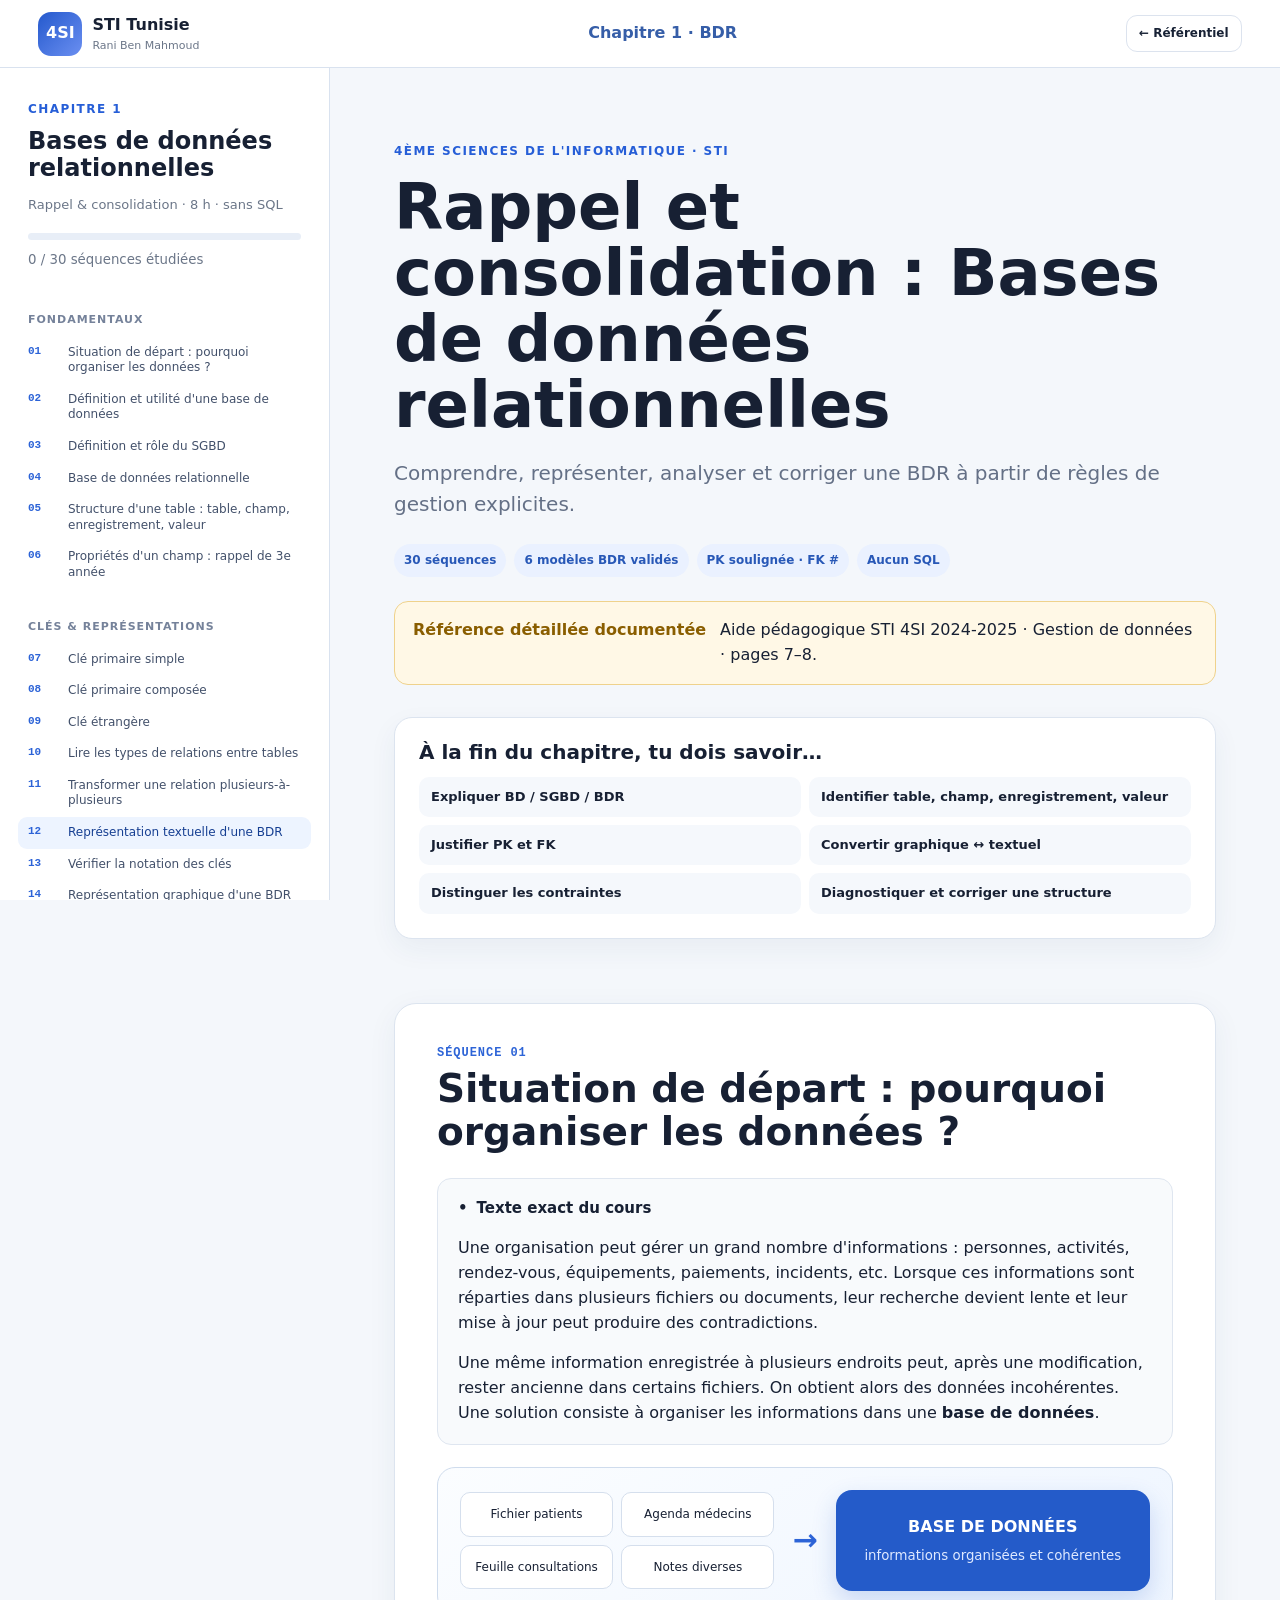
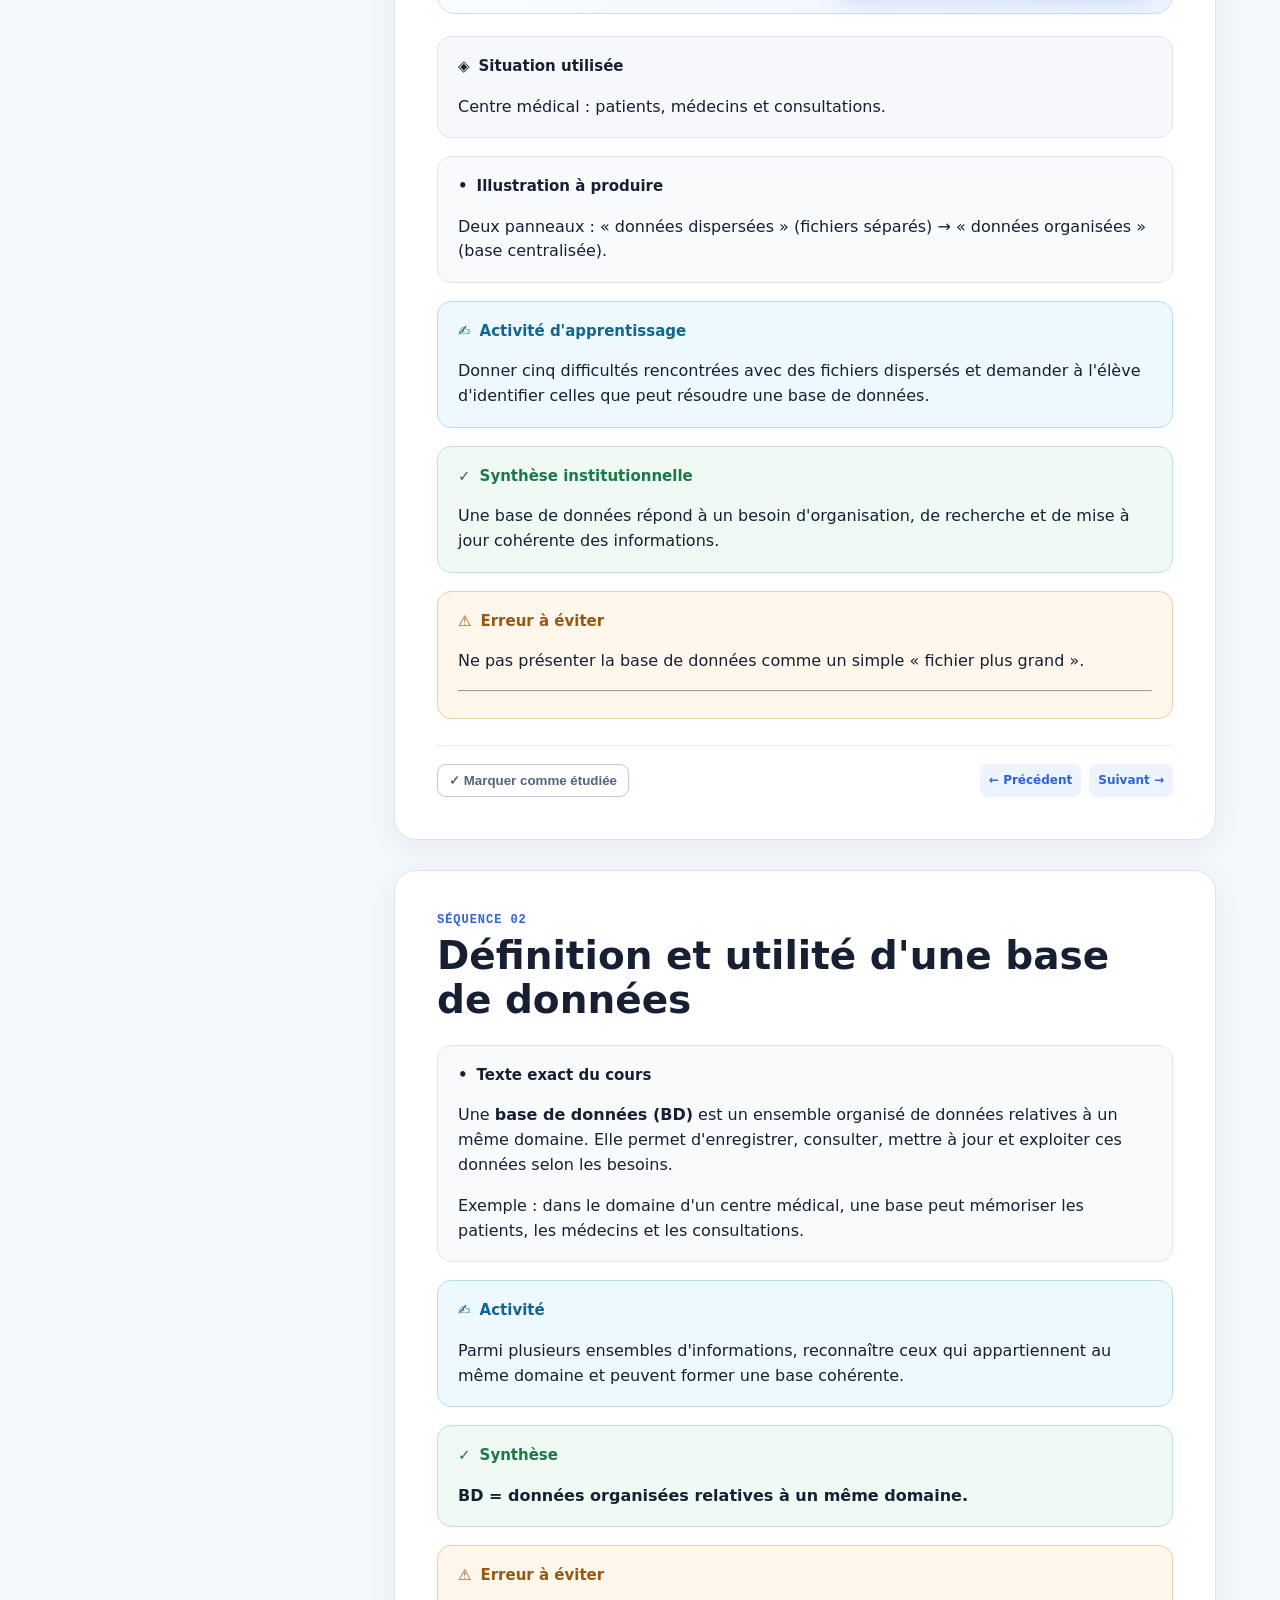
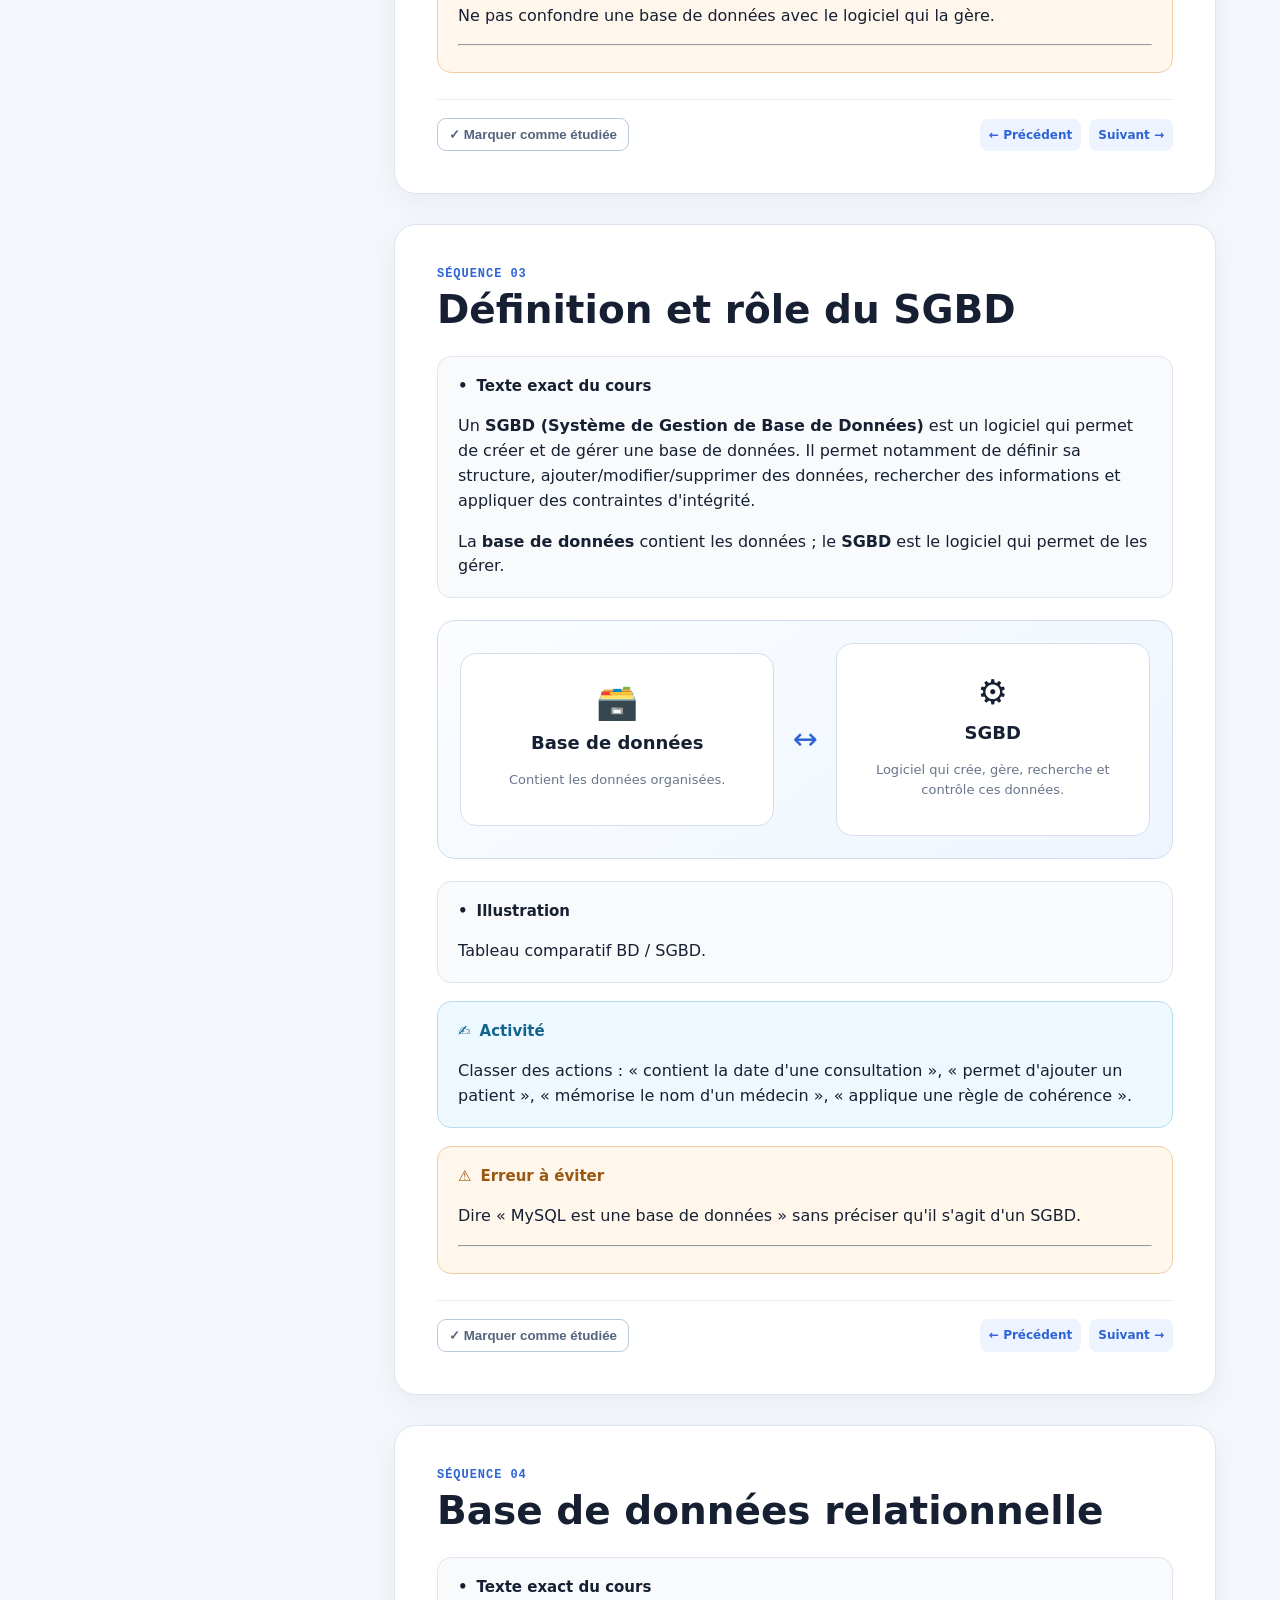
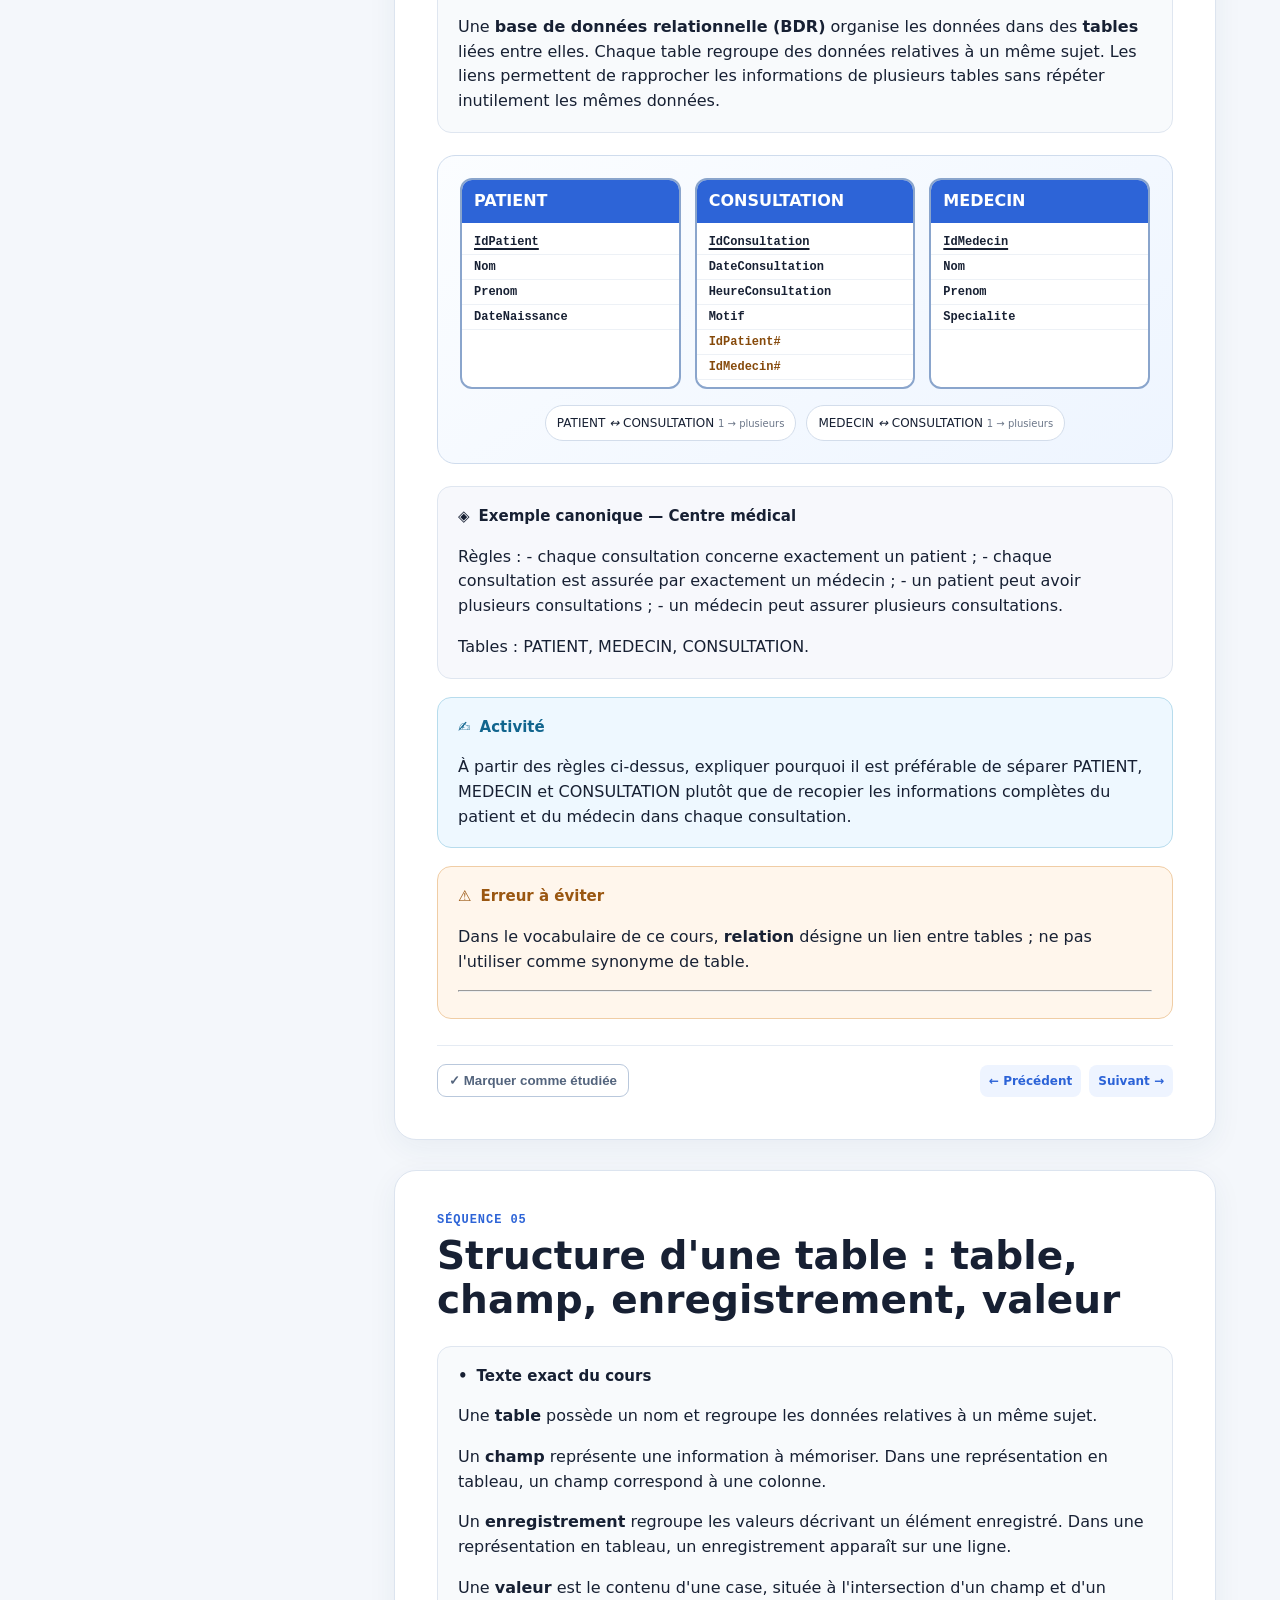
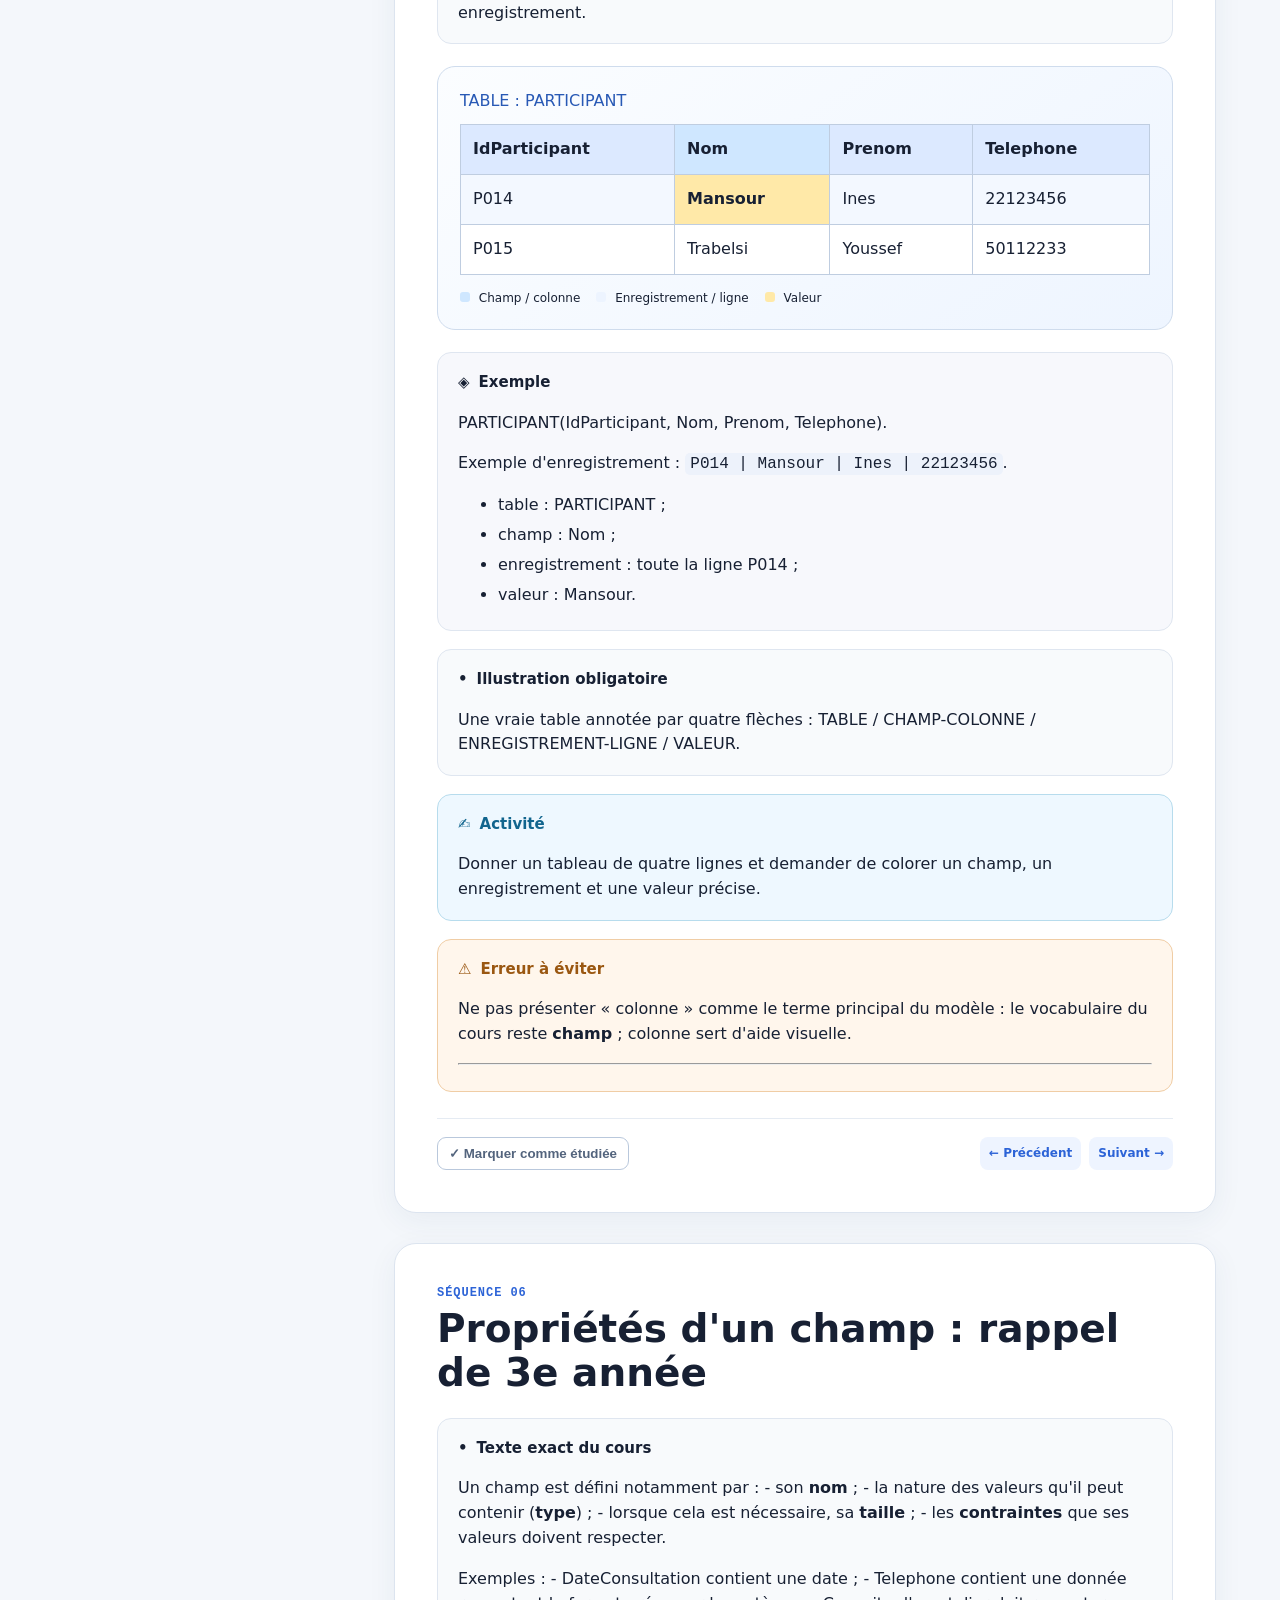
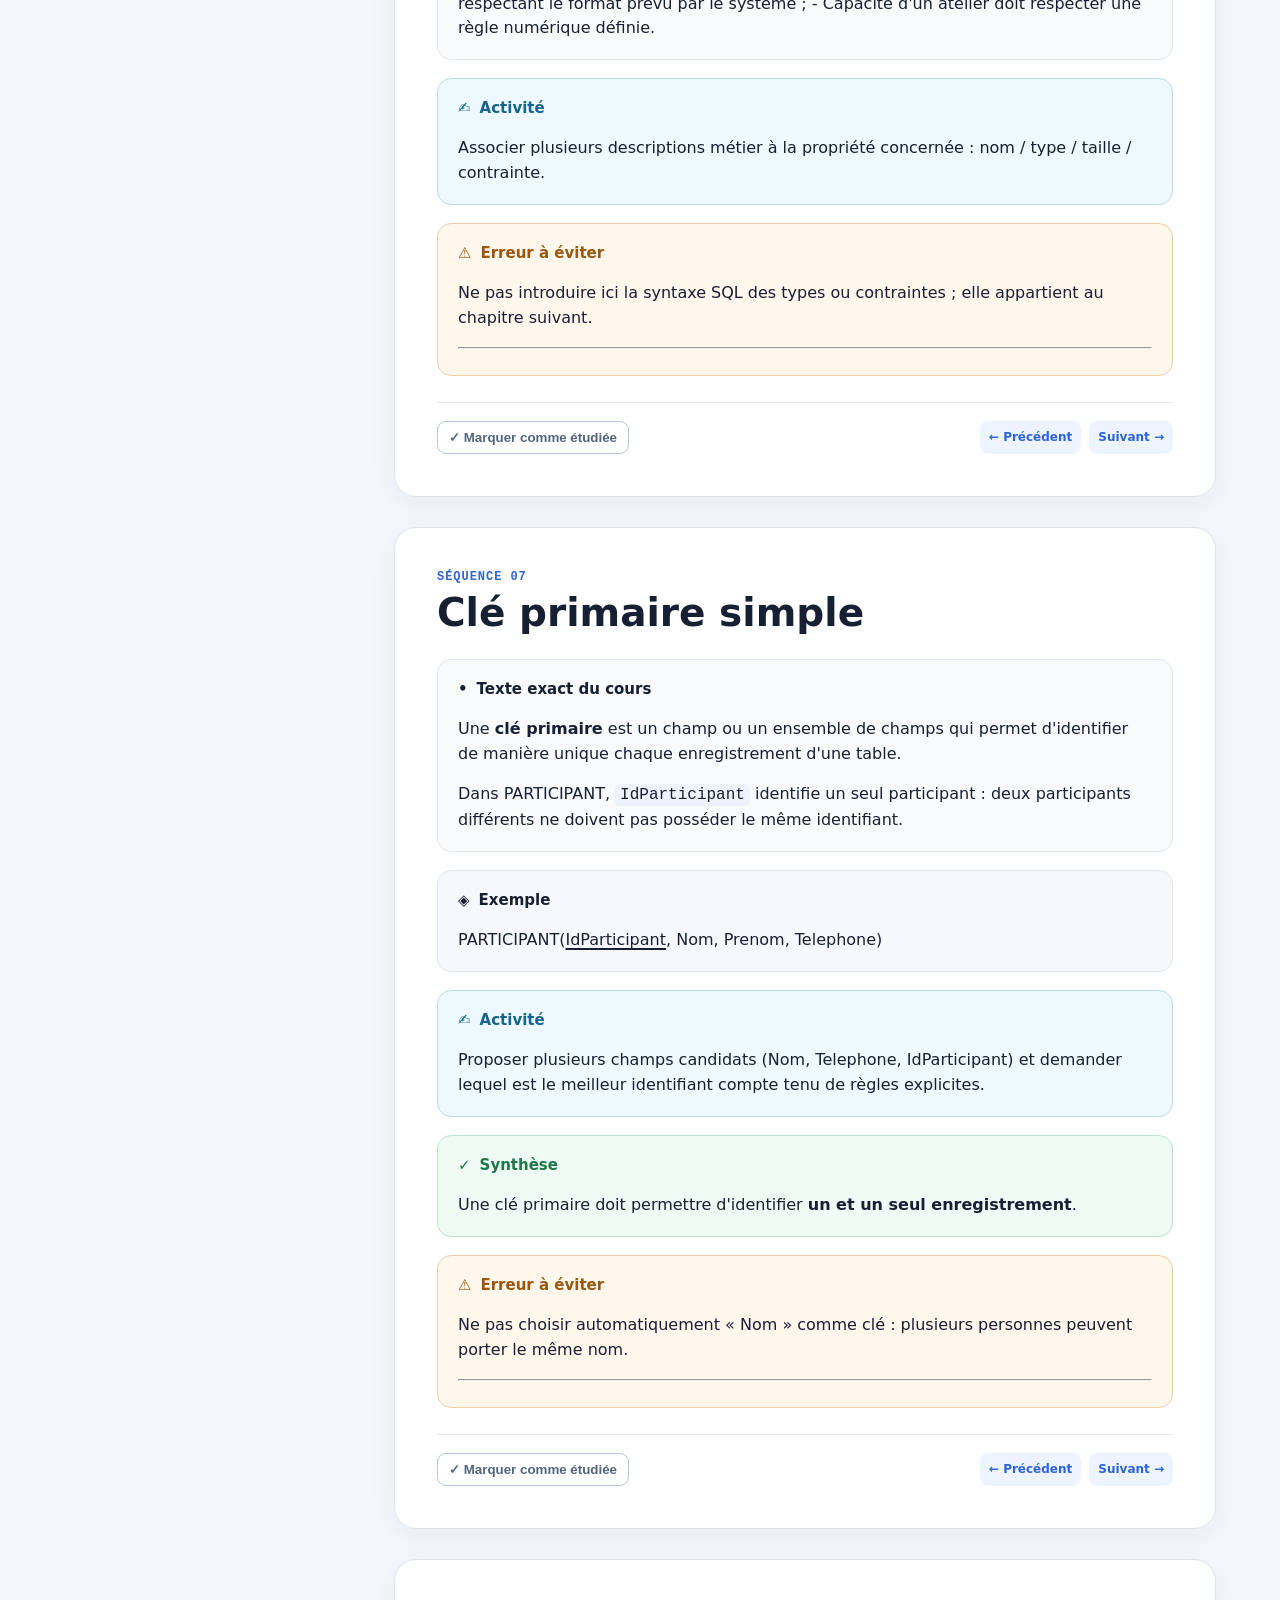
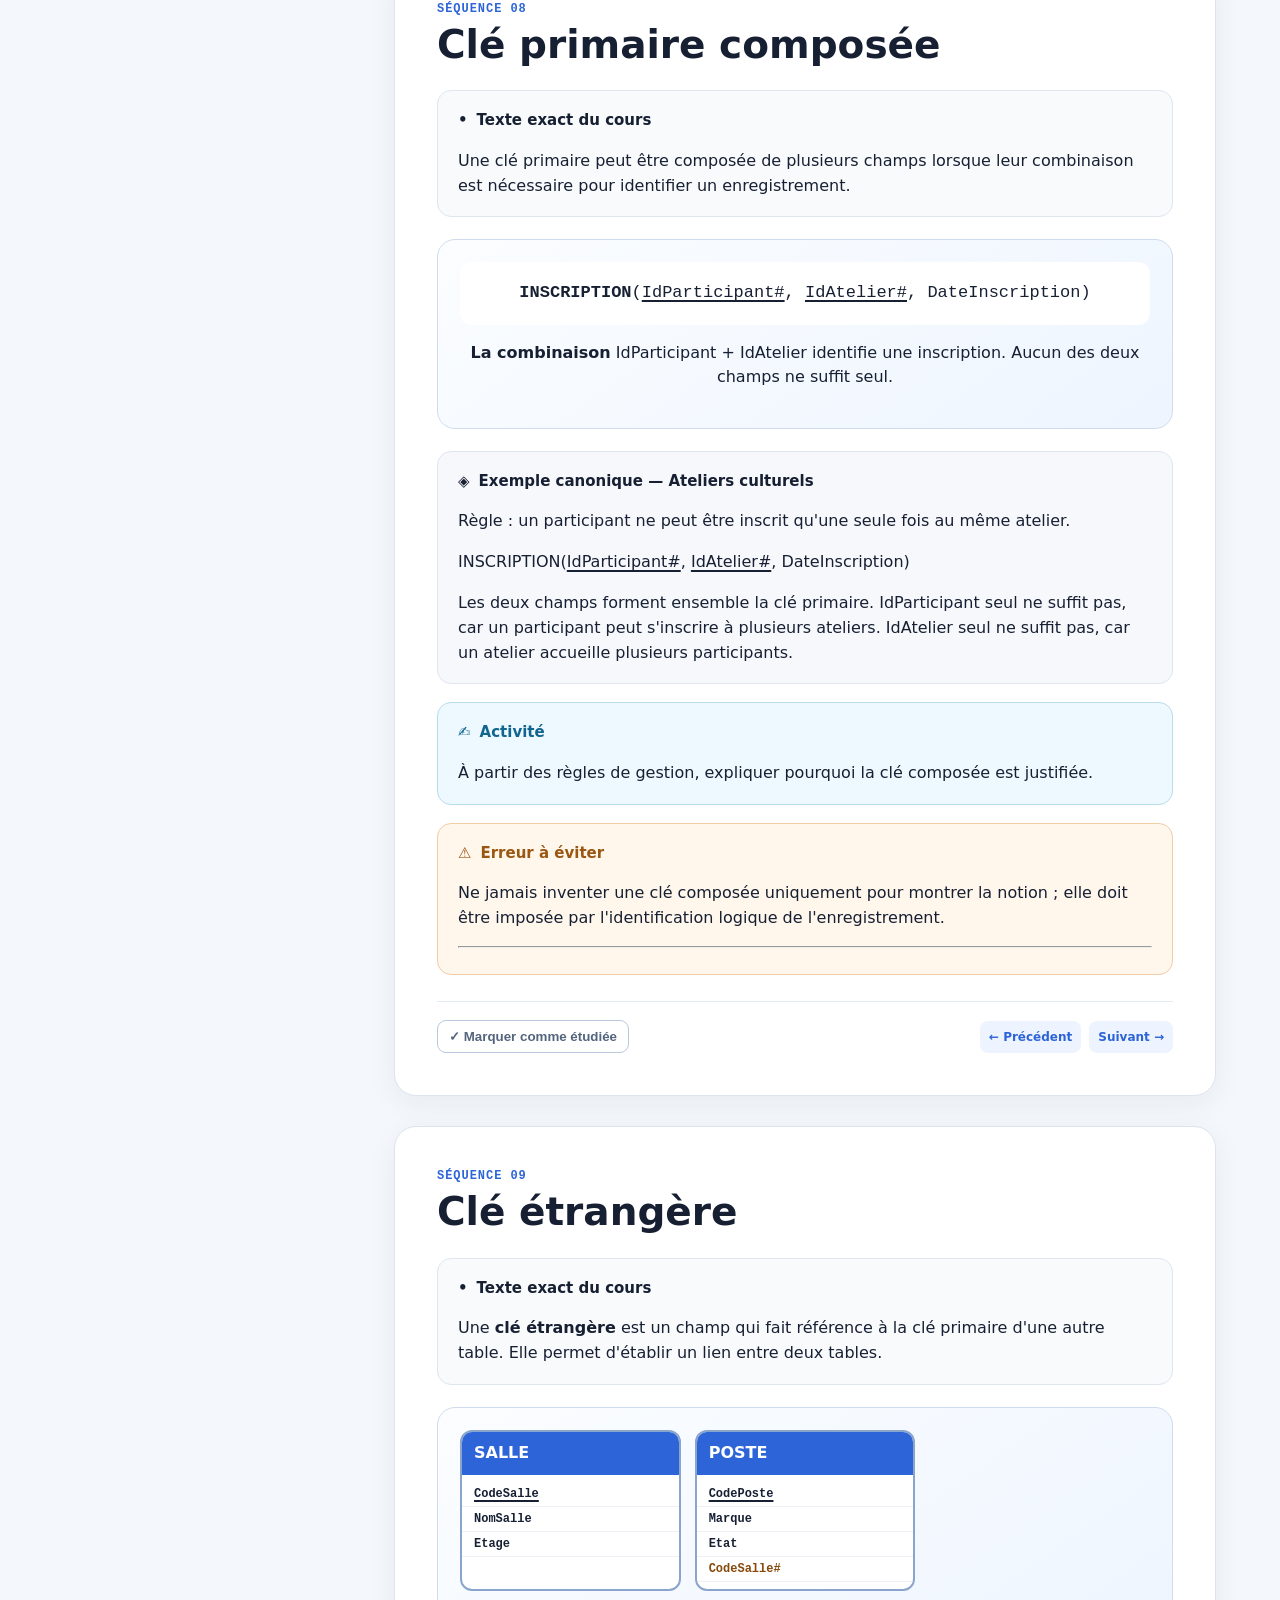
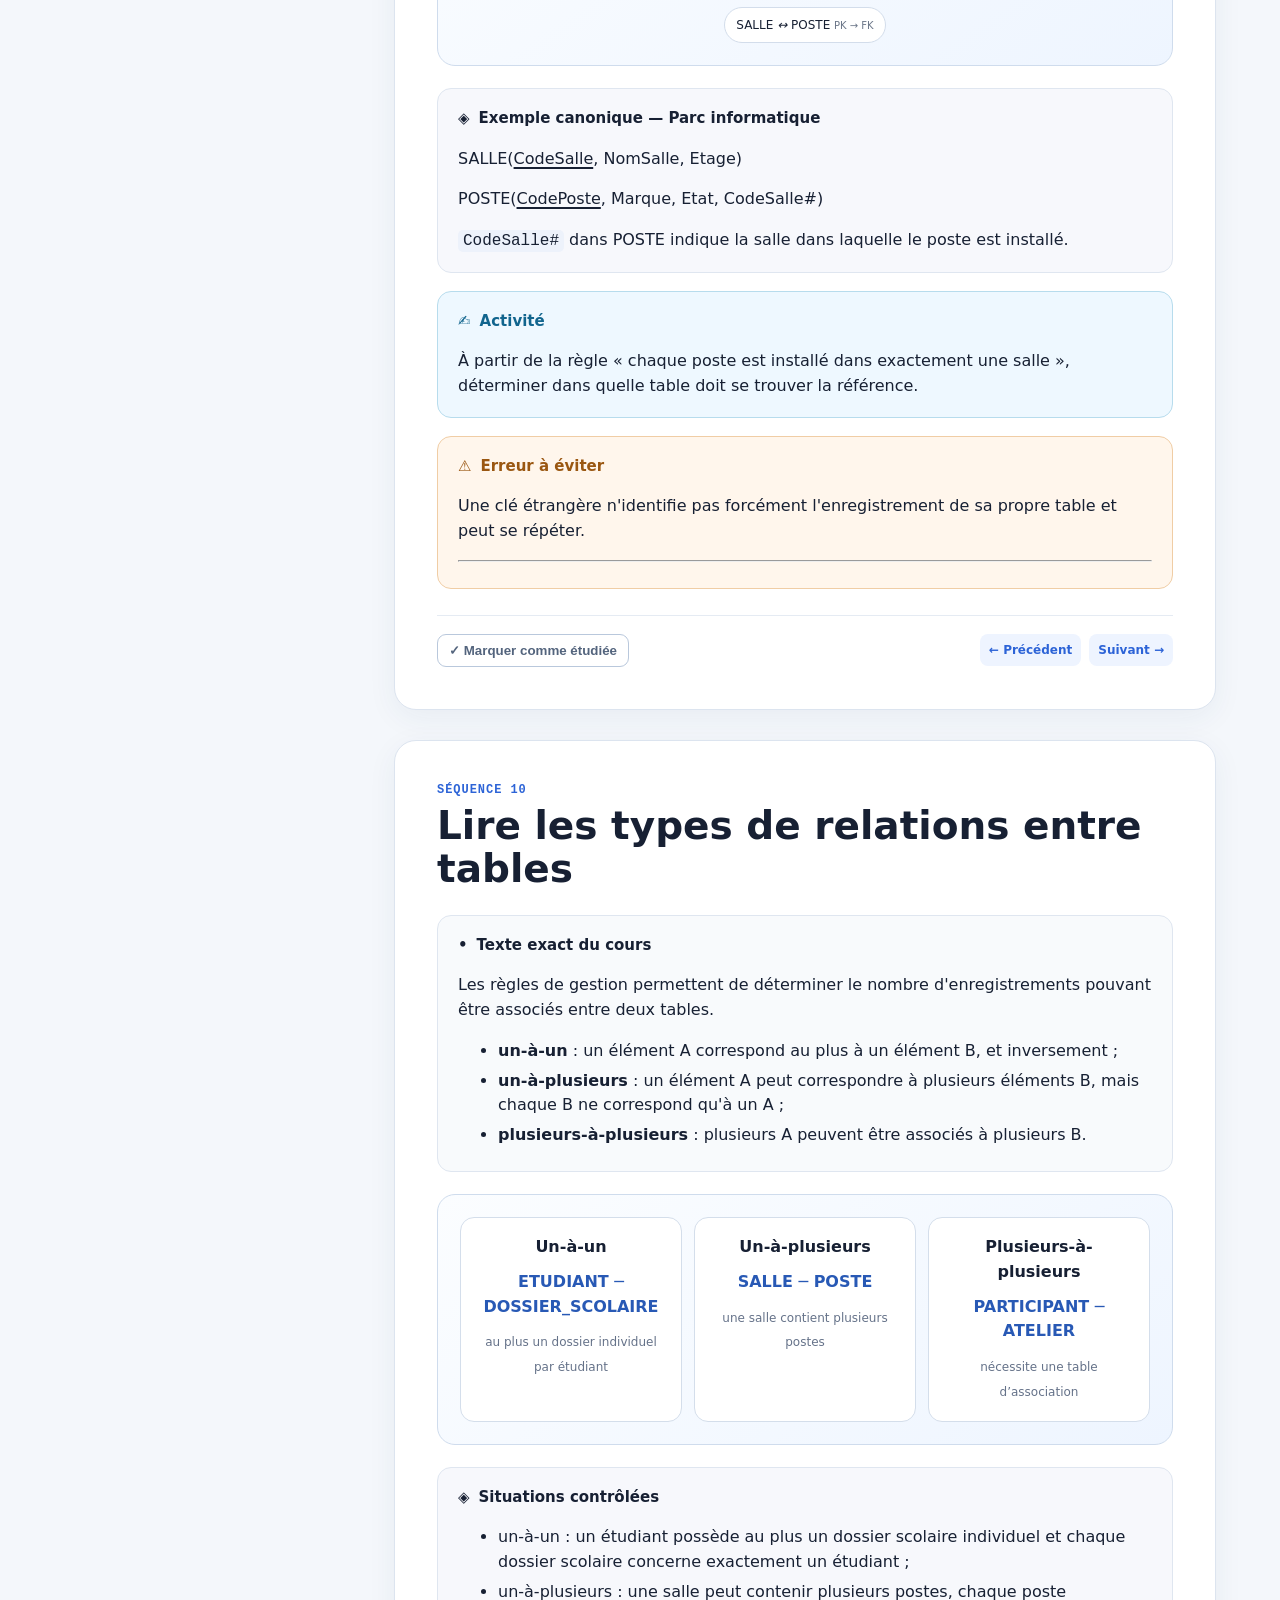
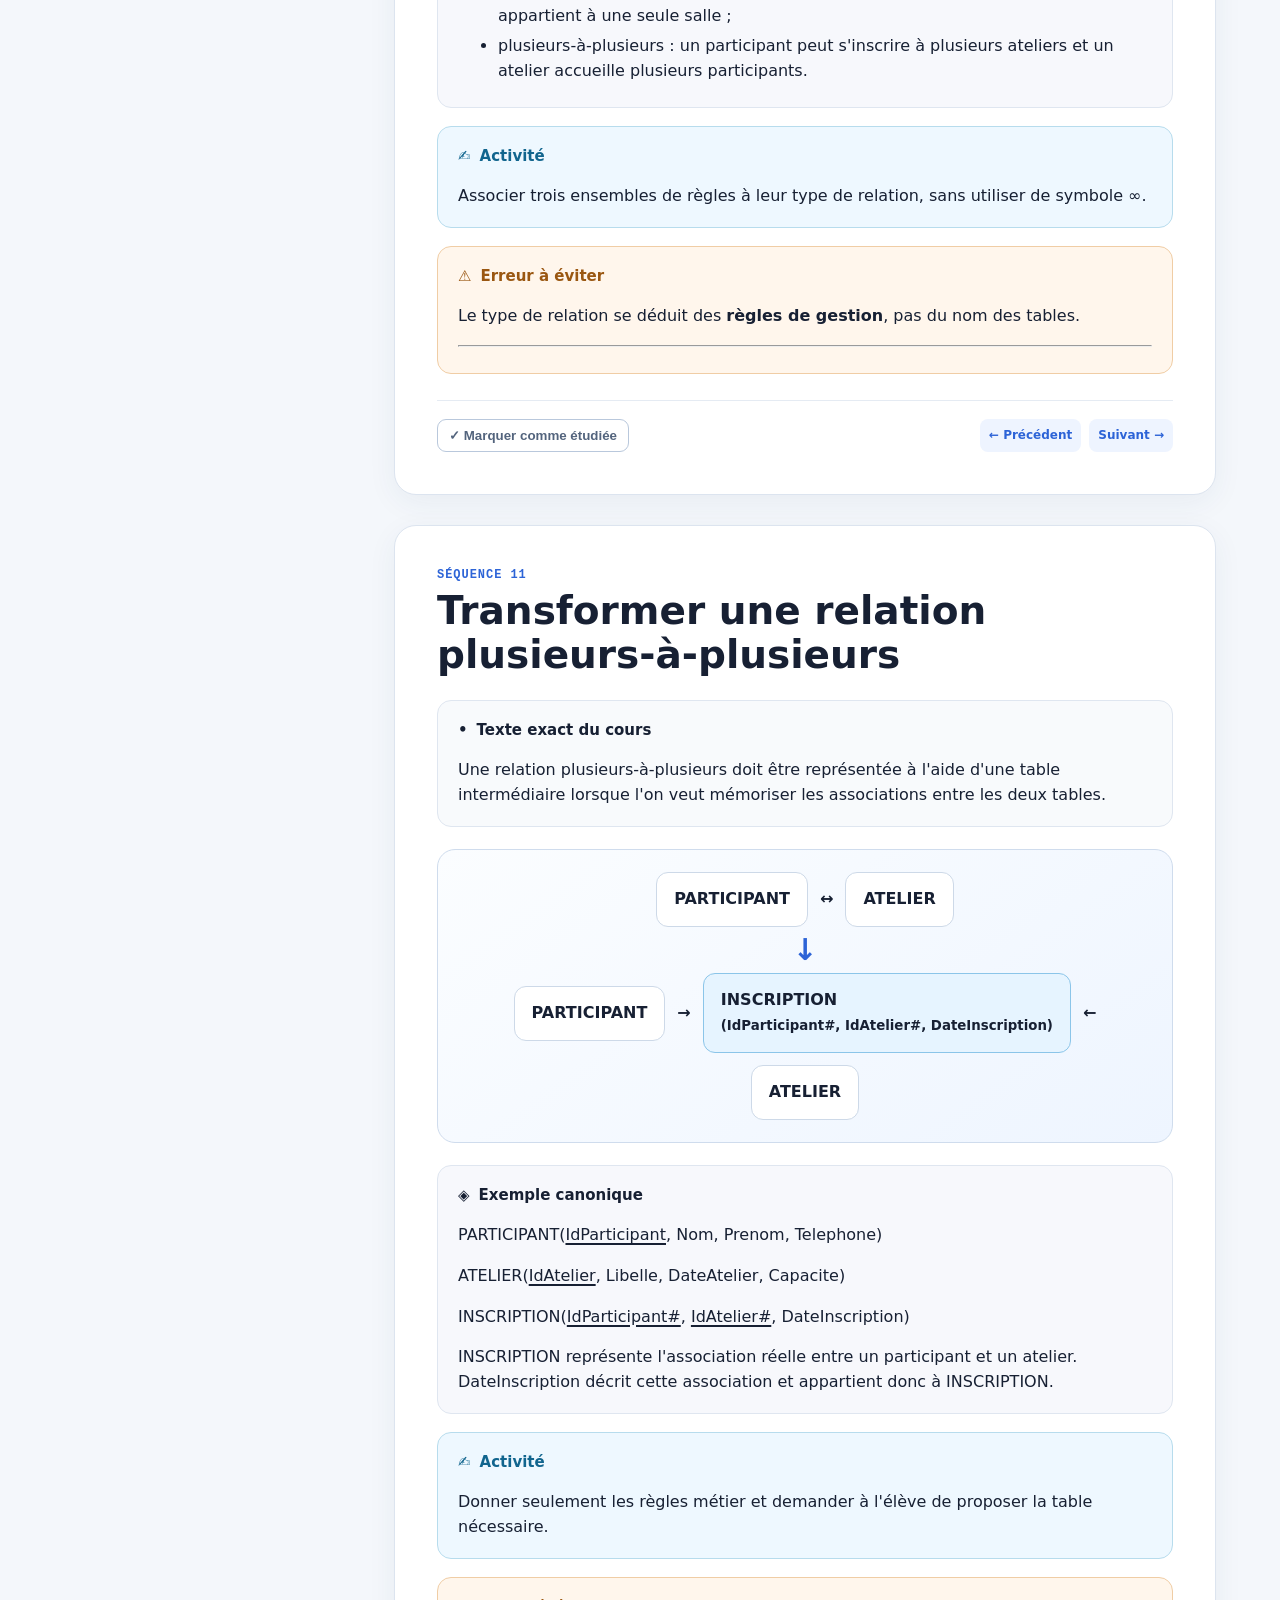
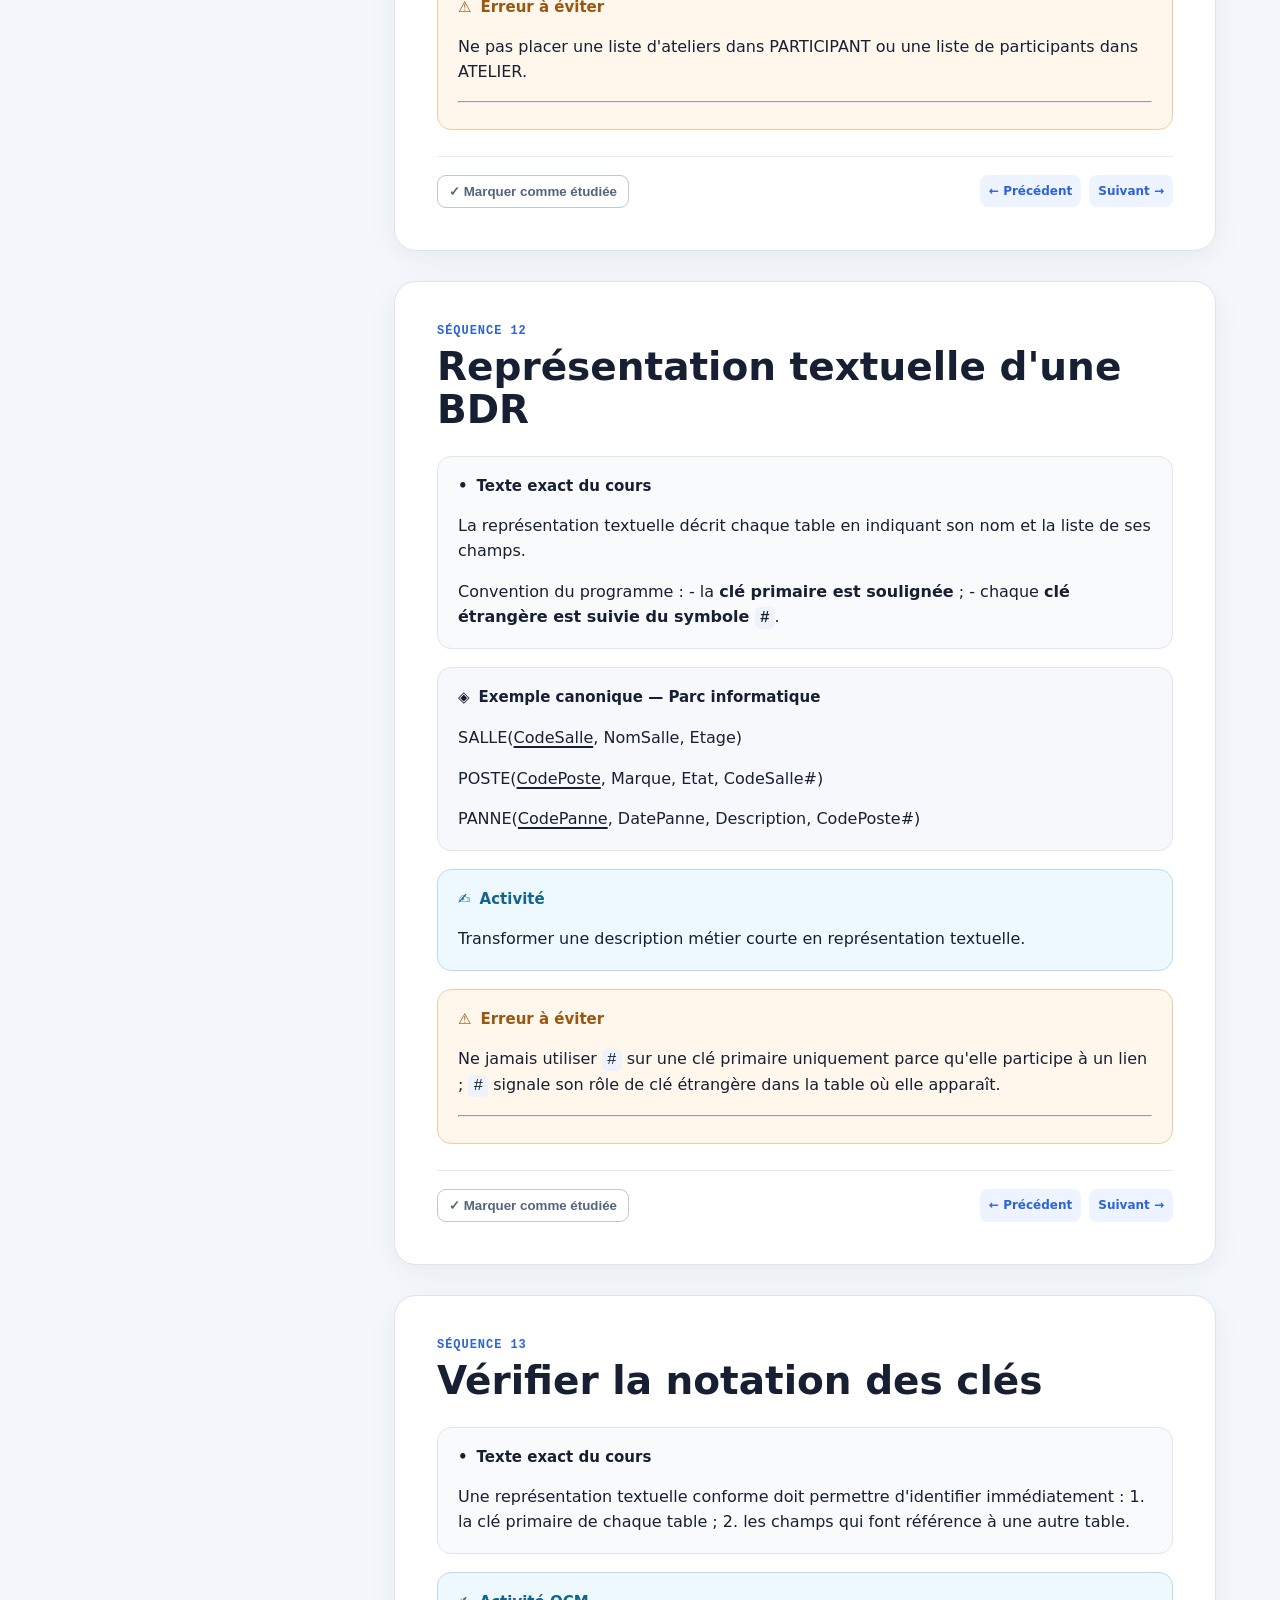
==== cours/bdr.html @ 667839a1 "Publish complete chapter 1 BDR course" ====
<!doctype html><html lang="fr"><head><meta charset="utf-8"><meta name="viewport" content="width=device-width,initial-scale=1"><meta name="description" content="Cours complet STI 4SI — Bases de données relationnelles, programme tunisien."><title>Chapitre 1 — Bases de données relationnelles · STI 4SI</title><link rel="stylesheet" href="../css/app.css"><link rel="stylesheet" href="../css/course.css"></head><body class="course-page"><header class="course-topbar" id="course-top"><a class="course-brand" href="../index.html"><span class="brand-mark">4SI</span><span><strong>STI Tunisie</strong><small>Rani Ben Mahmoud</small></span></a><div class="course-title-mini">Chapitre 1 · BDR</div><a class="btn small" href="../index.html#chapters">← Référentiel</a></header><div class="course-shell"><aside class="course-sidebar"><div class="sidebar-head"><span class="eyebrow">Chapitre 1</span><h1>Bases de données relationnelles</h1><p>Rappel & consolidation · 8 h · sans SQL</p><div class="progress"><div id="progressBar"></div></div><small id="progressText">0 / 30 séquences étudiées</small></div><div class="nav-group"><b>Fondamentaux</b><a href="#seq-1" data-seq="1"><span>01</span>Situation de départ : pourquoi organiser les données ?</a><a href="#seq-2" data-seq="2"><span>02</span>Définition et utilité d&#x27;une base de données</a><a href="#seq-3" data-seq="3"><span>03</span>Définition et rôle du SGBD</a><a href="#seq-4" data-seq="4"><span>04</span>Base de données relationnelle</a><a href="#seq-5" data-seq="5"><span>05</span>Structure d&#x27;une table : table, champ, enregistrement, valeur</a><a href="#seq-6" data-seq="6"><span>06</span>Propriétés d&#x27;un champ : rappel de 3e année</a></div><div class="nav-group"><b>Clés & représentations</b><a href="#seq-7" data-seq="7"><span>07</span>Clé primaire simple</a><a href="#seq-8" data-seq="8"><span>08</span>Clé primaire composée</a><a href="#seq-9" data-seq="9"><span>09</span>Clé étrangère</a><a href="#seq-10" data-seq="10"><span>10</span>Lire les types de relations entre tables</a><a href="#seq-11" data-seq="11"><span>11</span>Transformer une relation plusieurs-à-plusieurs</a><a href="#seq-12" data-seq="12"><span>12</span>Représentation textuelle d&#x27;une BDR</a><a href="#seq-13" data-seq="13"><span>13</span>Vérifier la notation des clés</a><a href="#seq-14" data-seq="14"><span>14</span>Représentation graphique d&#x27;une BDR</a><a href="#seq-15" data-seq="15"><span>15</span>Passer du graphique au textuel</a><a href="#seq-16" data-seq="16"><span>16</span>Passer du textuel au graphique</a></div><div class="nav-group"><b>Contraintes & correction</b><a href="#seq-17" data-seq="17"><span>17</span>Définition d&#x27;une contrainte d&#x27;intégrité</a><a href="#seq-18" data-seq="18"><span>18</span>Contrainte de table</a><a href="#seq-19" data-seq="19"><span>19</span>Contrainte de domaine</a><a href="#seq-20" data-seq="20"><span>20</span>Intégrité référentielle</a><a href="#seq-21" data-seq="21"><span>21</span>Évaluer une BDR erronée</a><a href="#seq-22" data-seq="22"><span>22</span>Faire évoluer une BDR par ajout ou déplacement d&#x27;un champ</a><a href="#seq-23" data-seq="23"><span>23</span>Faire évoluer une BDR par création d&#x27;une nouvelle table</a><a href="#seq-24" data-seq="24"><span>24</span>Faire évoluer une BDR par table intermédiaire</a></div><div class="nav-group"><b>Méthodes & synthèses</b><a href="#seq-25" data-seq="25"><span>25</span>Méthode de validation d&#x27;une BDR</a><a href="#seq-26" data-seq="26"><span>26</span>Méthode de correction d&#x27;une structure</a><a href="#seq-27" data-seq="27"><span>27</span>Activité de synthèse 1 : construire une BDR</a><a href="#seq-28" data-seq="28"><span>28</span>Activité de synthèse 2 : diagnostiquer et reconstruire</a><a href="#seq-29" data-seq="29"><span>29</span>Évaluation formative</a><a href="#seq-30" data-seq="30"><span>30</span>Synthèse du chapitre</a></div></aside><main class="course-main"><section class="course-hero"><span class="eyebrow">4ème Sciences de l'Informatique · STI</span><h1>Rappel et consolidation : Bases de données relationnelles</h1><p>Comprendre, représenter, analyser et corriger une BDR à partir de règles de gestion explicites.</p><div class="course-badges"><span>30 séquences</span><span>6 modèles BDR validés</span><span>PK soulignée · FK #</span><span>Aucun SQL</span></div><div class="official-note"><b>Référence détaillée documentée</b><span>Aide pédagogique STI 4SI 2024-2025 · Gestion de données · pages 7–8.</span></div><div class="objectives"><h2>À la fin du chapitre, tu dois savoir…</h2><div><span>Expliquer BD / SGBD / BDR</span><span>Identifier table, champ, enregistrement, valeur</span><span>Justifier PK et FK</span><span>Convertir graphique ↔ textuel</span><span>Distinguer les contraintes</span><span>Diagnostiquer et corriger une structure</span></div></div></section><section class="lesson" id="seq-1" data-sequence="1"><div class="lesson-kicker">Séquence 01</div><h2>Situation de départ : pourquoi organiser les données ?</h2><div class="lesson-box lesson-note"><h3><span>•</span>Texte exact du cours</h3><p>Une organisation peut gérer un grand nombre d'informations : personnes, activités, rendez-vous, équipements, paiements, incidents, etc. Lorsque ces informations sont réparties dans plusieurs fichiers ou documents, leur recherche devient lente et leur mise à jour peut produire des contradictions.</p>
<p>Une même information enregistrée à plusieurs endroits peut, après une modification, rester ancienne dans certains fichiers. On obtient alors des données incohérentes. Une solution consiste à organiser les informations dans une <strong>base de données</strong>.</p></div><div class="course-visual dispersal"><div class="scatter"><span>Fichier patients</span><span>Agenda médecins</span><span>Feuille consultations</span><span>Notes diverses</span></div><div class="big-arrow">→</div><div class="database"><b>BASE DE DONNÉES</b><small>informations organisées et cohérentes</small></div></div><div class="lesson-box example"><h3><span>◈</span>Situation utilisée</h3><p>Centre médical : patients, médecins et consultations.</p></div><div class="lesson-box lesson-note"><h3><span>•</span>Illustration à produire</h3><p>Deux panneaux : « données dispersées » (fichiers séparés) → « données organisées » (base centralisée).</p></div><div class="lesson-box activity"><h3><span>✍️</span>Activité d&#x27;apprentissage</h3><p>Donner cinq difficultés rencontrées avec des fichiers dispersés et demander à l'élève d'identifier celles que peut résoudre une base de données.</p></div><div class="lesson-box key"><h3><span>✓</span>Synthèse institutionnelle</h3><p>Une base de données répond à un besoin d'organisation, de recherche et de mise à jour cohérente des informations.</p></div><div class="lesson-box warning"><h3><span>⚠️</span>Erreur à éviter</h3><p>Ne pas présenter la base de données comme un simple « fichier plus grand ».</p>
<hr /></div><div class="lesson-footer"><button class="complete-btn" data-complete="1" type="button">✓ Marquer comme étudiée</button><div><a href="../index.html">← Précédent</a><a href="#seq-2">Suivant →</a></div></div></section><section class="lesson" id="seq-2" data-sequence="2"><div class="lesson-kicker">Séquence 02</div><h2>Définition et utilité d&#x27;une base de données</h2><div class="lesson-box lesson-note"><h3><span>•</span>Texte exact du cours</h3><p>Une <strong>base de données (BD)</strong> est un ensemble organisé de données relatives à un même domaine. Elle permet d'enregistrer, consulter, mettre à jour et exploiter ces données selon les besoins.</p>
<p>Exemple : dans le domaine d'un centre médical, une base peut mémoriser les patients, les médecins et les consultations.</p></div><div class="lesson-box activity"><h3><span>✍️</span>Activité</h3><p>Parmi plusieurs ensembles d'informations, reconnaître ceux qui appartiennent au même domaine et peuvent former une base cohérente.</p></div><div class="lesson-box key"><h3><span>✓</span>Synthèse</h3><p><strong>BD = données organisées relatives à un même domaine.</strong></p></div><div class="lesson-box warning"><h3><span>⚠️</span>Erreur à éviter</h3><p>Ne pas confondre une base de données avec le logiciel qui la gère.</p>
<hr /></div><div class="lesson-footer"><button class="complete-btn" data-complete="2" type="button">✓ Marquer comme étudiée</button><div><a href="#seq-1">← Précédent</a><a href="#seq-3">Suivant →</a></div></div></section><section class="lesson" id="seq-3" data-sequence="3"><div class="lesson-kicker">Séquence 03</div><h2>Définition et rôle du SGBD</h2><div class="lesson-box lesson-note"><h3><span>•</span>Texte exact du cours</h3><p>Un <strong>SGBD (Système de Gestion de Base de Données)</strong> est un logiciel qui permet de créer et de gérer une base de données. Il permet notamment de définir sa structure, ajouter/modifier/supprimer des données, rechercher des informations et appliquer des contraintes d'intégrité.</p>
<p>La <strong>base de données</strong> contient les données ; le <strong>SGBD</strong> est le logiciel qui permet de les gérer.</p></div><div class="compare-grid course-visual"><div class="concept-card"><span class="concept-icon">🗃️</span><b>Base de données</b><p>Contient les données organisées.</p></div><div class="concept-arrow">↔</div><div class="concept-card"><span class="concept-icon">⚙️</span><b>SGBD</b><p>Logiciel qui crée, gère, recherche et contrôle ces données.</p></div></div><div class="lesson-box lesson-note"><h3><span>•</span>Illustration</h3><p>Tableau comparatif BD / SGBD.</p></div><div class="lesson-box activity"><h3><span>✍️</span>Activité</h3><p>Classer des actions : « contient la date d'une consultation », « permet d'ajouter un patient », « mémorise le nom d'un médecin », « applique une règle de cohérence ».</p></div><div class="lesson-box warning"><h3><span>⚠️</span>Erreur à éviter</h3><p>Dire « MySQL est une base de données » sans préciser qu'il s'agit d'un SGBD.</p>
<hr /></div><div class="lesson-footer"><button class="complete-btn" data-complete="3" type="button">✓ Marquer comme étudiée</button><div><a href="#seq-2">← Précédent</a><a href="#seq-4">Suivant →</a></div></div></section><section class="lesson" id="seq-4" data-sequence="4"><div class="lesson-kicker">Séquence 04</div><h2>Base de données relationnelle</h2><div class="lesson-box lesson-note"><h3><span>•</span>Texte exact du cours</h3><p>Une <strong>base de données relationnelle (BDR)</strong> organise les données dans des <strong>tables</strong> liées entre elles. Chaque table regroupe des données relatives à un même sujet. Les liens permettent de rapprocher les informations de plusieurs tables sans répéter inutilement les mêmes données.</p></div><div class="course-visual er-wrap"><div class="er-grid"><div class="er-table" data-name="PATIENT"><b>PATIENT</b><ul><li class="pk">IdPatient</li><li class="">Nom</li><li class="">Prenom</li><li class="">DateNaissance</li></ul></div><div class="er-table" data-name="CONSULTATION"><b>CONSULTATION</b><ul><li class="pk">IdConsultation</li><li class="">DateConsultation</li><li class="">HeureConsultation</li><li class="">Motif</li><li class="fk">IdPatient#</li><li class="fk">IdMedecin#</li></ul></div><div class="er-table" data-name="MEDECIN"><b>MEDECIN</b><ul><li class="pk">IdMedecin</li><li class="">Nom</li><li class="">Prenom</li><li class="">Specialite</li></ul></div></div><div class="er-links"><span>PATIENT <i>↔</i> CONSULTATION <small>1 → plusieurs</small></span><span>MEDECIN <i>↔</i> CONSULTATION <small>1 → plusieurs</small></span></div></div><div class="lesson-box example"><h3><span>◈</span>Exemple canonique — Centre médical</h3><p>Règles :
- chaque consultation concerne exactement un patient ;
- chaque consultation est assurée par exactement un médecin ;
- un patient peut avoir plusieurs consultations ;
- un médecin peut assurer plusieurs consultations.</p>
<p>Tables : PATIENT, MEDECIN, CONSULTATION.</p></div><div class="lesson-box activity"><h3><span>✍️</span>Activité</h3><p>À partir des règles ci-dessus, expliquer pourquoi il est préférable de séparer PATIENT, MEDECIN et CONSULTATION plutôt que de recopier les informations complètes du patient et du médecin dans chaque consultation.</p></div><div class="lesson-box warning"><h3><span>⚠️</span>Erreur à éviter</h3><p>Dans le vocabulaire de ce cours, <strong>relation</strong> désigne un lien entre tables ; ne pas l'utiliser comme synonyme de table.</p>
<hr /></div><div class="lesson-footer"><button class="complete-btn" data-complete="4" type="button">✓ Marquer comme étudiée</button><div><a href="#seq-3">← Précédent</a><a href="#seq-5">Suivant →</a></div></div></section><section class="lesson" id="seq-5" data-sequence="5"><div class="lesson-kicker">Séquence 05</div><h2>Structure d&#x27;une table : table, champ, enregistrement, valeur</h2><div class="lesson-box lesson-note"><h3><span>•</span>Texte exact du cours</h3><p>Une <strong>table</strong> possède un nom et regroupe les données relatives à un même sujet.</p>
<p>Un <strong>champ</strong> représente une information à mémoriser. Dans une représentation en tableau, un champ correspond à une colonne.</p>
<p>Un <strong>enregistrement</strong> regroupe les valeurs décrivant un élément enregistré. Dans une représentation en tableau, un enregistrement apparaît sur une ligne.</p>
<p>Une <strong>valeur</strong> est le contenu d'une case, située à l'intersection d'un champ et d'un enregistrement.</p></div><div class="table-anatomy course-visual"><div class="label table-label">TABLE : PARTICIPANT</div><table><thead><tr><th>IdParticipant</th><th class="focus-col">Nom</th><th>Prenom</th><th>Telephone</th></tr></thead><tbody><tr class="focus-row"><td>P014</td><td class="focus-cell">Mansour</td><td>Ines</td><td>22123456</td></tr><tr><td>P015</td><td>Trabelsi</td><td>Youssef</td><td>50112233</td></tr></tbody></table><div class="anatomy-legend"><span><i class="dot col"></i> Champ / colonne</span><span><i class="dot row"></i> Enregistrement / ligne</span><span><i class="dot cell"></i> Valeur</span></div></div><div class="lesson-box example"><h3><span>◈</span>Exemple</h3><p>PARTICIPANT(IdParticipant, Nom, Prenom, Telephone).</p>
<p>Exemple d'enregistrement : <code>P014 | Mansour | Ines | 22123456</code>.</p>
<ul>
<li>table : PARTICIPANT ;</li>
<li>champ : Nom ;</li>
<li>enregistrement : toute la ligne P014 ;</li>
<li>valeur : Mansour.</li>
</ul></div><div class="lesson-box lesson-note"><h3><span>•</span>Illustration obligatoire</h3><p>Une vraie table annotée par quatre flèches : TABLE / CHAMP-COLONNE / ENREGISTREMENT-LIGNE / VALEUR.</p></div><div class="lesson-box activity"><h3><span>✍️</span>Activité</h3><p>Donner un tableau de quatre lignes et demander de colorer un champ, un enregistrement et une valeur précise.</p></div><div class="lesson-box warning"><h3><span>⚠️</span>Erreur à éviter</h3><p>Ne pas présenter « colonne » comme le terme principal du modèle : le vocabulaire du cours reste <strong>champ</strong> ; colonne sert d'aide visuelle.</p>
<hr /></div><div class="lesson-footer"><button class="complete-btn" data-complete="5" type="button">✓ Marquer comme étudiée</button><div><a href="#seq-4">← Précédent</a><a href="#seq-6">Suivant →</a></div></div></section><section class="lesson" id="seq-6" data-sequence="6"><div class="lesson-kicker">Séquence 06</div><h2>Propriétés d&#x27;un champ : rappel de 3e année</h2><div class="lesson-box lesson-note"><h3><span>•</span>Texte exact du cours</h3><p>Un champ est défini notamment par :
- son <strong>nom</strong> ;
- la nature des valeurs qu'il peut contenir (<strong>type</strong>) ;
- lorsque cela est nécessaire, sa <strong>taille</strong> ;
- les <strong>contraintes</strong> que ses valeurs doivent respecter.</p>
<p>Exemples :
- DateConsultation contient une date ;
- Telephone contient une donnée respectant le format prévu par le système ;
- Capacite d'un atelier doit respecter une règle numérique définie.</p></div><div class="lesson-box activity"><h3><span>✍️</span>Activité</h3><p>Associer plusieurs descriptions métier à la propriété concernée : nom / type / taille / contrainte.</p></div><div class="lesson-box warning"><h3><span>⚠️</span>Erreur à éviter</h3><p>Ne pas introduire ici la syntaxe SQL des types ou contraintes ; elle appartient au chapitre suivant.</p>
<hr /></div><div class="lesson-footer"><button class="complete-btn" data-complete="6" type="button">✓ Marquer comme étudiée</button><div><a href="#seq-5">← Précédent</a><a href="#seq-7">Suivant →</a></div></div></section><section class="lesson" id="seq-7" data-sequence="7"><div class="lesson-kicker">Séquence 07</div><h2>Clé primaire simple</h2><div class="lesson-box lesson-note"><h3><span>•</span>Texte exact du cours</h3><p>Une <strong>clé primaire</strong> est un champ ou un ensemble de champs qui permet d'identifier de manière unique chaque enregistrement d'une table.</p>
<p>Dans PARTICIPANT, <code>IdParticipant</code> identifie un seul participant : deux participants différents ne doivent pas posséder le même identifiant.</p></div><div class="lesson-box example"><h3><span>◈</span>Exemple</h3><p>PARTICIPANT(<u>IdParticipant</u>, Nom, Prenom, Telephone)</p></div><div class="lesson-box activity"><h3><span>✍️</span>Activité</h3><p>Proposer plusieurs champs candidats (Nom, Telephone, IdParticipant) et demander lequel est le meilleur identifiant compte tenu de règles explicites.</p></div><div class="lesson-box key"><h3><span>✓</span>Synthèse</h3><p>Une clé primaire doit permettre d'identifier <strong>un et un seul enregistrement</strong>.</p></div><div class="lesson-box warning"><h3><span>⚠️</span>Erreur à éviter</h3><p>Ne pas choisir automatiquement « Nom » comme clé : plusieurs personnes peuvent porter le même nom.</p>
<hr /></div><div class="lesson-footer"><button class="complete-btn" data-complete="7" type="button">✓ Marquer comme étudiée</button><div><a href="#seq-6">← Précédent</a><a href="#seq-8">Suivant →</a></div></div></section><section class="lesson" id="seq-8" data-sequence="8"><div class="lesson-kicker">Séquence 08</div><h2>Clé primaire composée</h2><div class="lesson-box lesson-note"><h3><span>•</span>Texte exact du cours</h3><p>Une clé primaire peut être composée de plusieurs champs lorsque leur combinaison est nécessaire pour identifier un enregistrement.</p></div><div class="course-visual key-composite"><div class="schema-line"><b>INSCRIPTION</b>(<u>IdParticipant#</u>, <u>IdAtelier#</u>, DateInscription)</div><p><strong>La combinaison</strong> IdParticipant + IdAtelier identifie une inscription. Aucun des deux champs ne suffit seul.</p></div><div class="lesson-box example"><h3><span>◈</span>Exemple canonique — Ateliers culturels</h3><p>Règle : un participant ne peut être inscrit qu'une seule fois au même atelier.</p>
<p>INSCRIPTION(<u>IdParticipant#</u>, <u>IdAtelier#</u>, DateInscription)</p>
<p>Les deux champs forment ensemble la clé primaire. IdParticipant seul ne suffit pas, car un participant peut s'inscrire à plusieurs ateliers. IdAtelier seul ne suffit pas, car un atelier accueille plusieurs participants.</p></div><div class="lesson-box activity"><h3><span>✍️</span>Activité</h3><p>À partir des règles de gestion, expliquer pourquoi la clé composée est justifiée.</p></div><div class="lesson-box warning"><h3><span>⚠️</span>Erreur à éviter</h3><p>Ne jamais inventer une clé composée uniquement pour montrer la notion ; elle doit être imposée par l'identification logique de l'enregistrement.</p>
<hr /></div><div class="lesson-footer"><button class="complete-btn" data-complete="8" type="button">✓ Marquer comme étudiée</button><div><a href="#seq-7">← Précédent</a><a href="#seq-9">Suivant →</a></div></div></section><section class="lesson" id="seq-9" data-sequence="9"><div class="lesson-kicker">Séquence 09</div><h2>Clé étrangère</h2><div class="lesson-box lesson-note"><h3><span>•</span>Texte exact du cours</h3><p>Une <strong>clé étrangère</strong> est un champ qui fait référence à la clé primaire d'une autre table. Elle permet d'établir un lien entre deux tables.</p></div><div class="course-visual er-wrap"><div class="er-grid"><div class="er-table" data-name="SALLE"><b>SALLE</b><ul><li class="pk">CodeSalle</li><li class="">NomSalle</li><li class="">Etage</li></ul></div><div class="er-table" data-name="POSTE"><b>POSTE</b><ul><li class="pk">CodePoste</li><li class="">Marque</li><li class="">Etat</li><li class="fk">CodeSalle#</li></ul></div></div><div class="er-links"><span>SALLE <i>↔</i> POSTE <small>PK → FK</small></span></div></div><div class="lesson-box example"><h3><span>◈</span>Exemple canonique — Parc informatique</h3><p>SALLE(<u>CodeSalle</u>, NomSalle, Etage)</p>
<p>POSTE(<u>CodePoste</u>, Marque, Etat, CodeSalle#)</p>
<p><code>CodeSalle#</code> dans POSTE indique la salle dans laquelle le poste est installé.</p></div><div class="lesson-box activity"><h3><span>✍️</span>Activité</h3><p>À partir de la règle « chaque poste est installé dans exactement une salle », déterminer dans quelle table doit se trouver la référence.</p></div><div class="lesson-box warning"><h3><span>⚠️</span>Erreur à éviter</h3><p>Une clé étrangère n'identifie pas forcément l'enregistrement de sa propre table et peut se répéter.</p>
<hr /></div><div class="lesson-footer"><button class="complete-btn" data-complete="9" type="button">✓ Marquer comme étudiée</button><div><a href="#seq-8">← Précédent</a><a href="#seq-10">Suivant →</a></div></div></section><section class="lesson" id="seq-10" data-sequence="10"><div class="lesson-kicker">Séquence 10</div><h2>Lire les types de relations entre tables</h2><div class="lesson-box lesson-note"><h3><span>•</span>Texte exact du cours</h3><p>Les règles de gestion permettent de déterminer le nombre d'enregistrements pouvant être associés entre deux tables.</p>
<ul>
<li><strong>un-à-un</strong> : un élément A correspond au plus à un élément B, et inversement ;</li>
<li><strong>un-à-plusieurs</strong> : un élément A peut correspondre à plusieurs éléments B, mais chaque B ne correspond qu'à un A ;</li>
<li><strong>plusieurs-à-plusieurs</strong> : plusieurs A peuvent être associés à plusieurs B.</li>
</ul></div><div class="relation-types course-visual"><div><b>Un-à-un</b><span>ETUDIANT ─ DOSSIER_SCOLAIRE</span><small>au plus un dossier individuel par étudiant</small></div><div><b>Un-à-plusieurs</b><span>SALLE ─ POSTE</span><small>une salle contient plusieurs postes</small></div><div><b>Plusieurs-à-plusieurs</b><span>PARTICIPANT ─ ATELIER</span><small>nécessite une table d’association</small></div></div><div class="lesson-box example"><h3><span>◈</span>Situations contrôlées</h3><ul>
<li>un-à-un : un étudiant possède au plus un dossier scolaire individuel et chaque dossier scolaire concerne exactement un étudiant ;</li>
<li>un-à-plusieurs : une salle peut contenir plusieurs postes, chaque poste appartient à une seule salle ;</li>
<li>plusieurs-à-plusieurs : un participant peut s'inscrire à plusieurs ateliers et un atelier accueille plusieurs participants.</li>
</ul></div><div class="lesson-box activity"><h3><span>✍️</span>Activité</h3><p>Associer trois ensembles de règles à leur type de relation, sans utiliser de symbole ∞.</p></div><div class="lesson-box warning"><h3><span>⚠️</span>Erreur à éviter</h3><p>Le type de relation se déduit des <strong>règles de gestion</strong>, pas du nom des tables.</p>
<hr /></div><div class="lesson-footer"><button class="complete-btn" data-complete="10" type="button">✓ Marquer comme étudiée</button><div><a href="#seq-9">← Précédent</a><a href="#seq-11">Suivant →</a></div></div></section><section class="lesson" id="seq-11" data-sequence="11"><div class="lesson-kicker">Séquence 11</div><h2>Transformer une relation plusieurs-à-plusieurs</h2><div class="lesson-box lesson-note"><h3><span>•</span>Texte exact du cours</h3><p>Une relation plusieurs-à-plusieurs doit être représentée à l'aide d'une table intermédiaire lorsque l'on veut mémoriser les associations entre les deux tables.</p></div><div class="course-visual nn-transform"><div class="nn-before"><span>PARTICIPANT</span><b>↔</b><span>ATELIER</span></div><div class="big-arrow">↓</div><div class="nn-after"><span>PARTICIPANT</span><b>→</b><span class="assoc">INSCRIPTION<br><small>(IdParticipant#, IdAtelier#, DateInscription)</small></span><b>←</b><span>ATELIER</span></div></div><div class="lesson-box example"><h3><span>◈</span>Exemple canonique</h3><p>PARTICIPANT(<u>IdParticipant</u>, Nom, Prenom, Telephone)</p>
<p>ATELIER(<u>IdAtelier</u>, Libelle, DateAtelier, Capacite)</p>
<p>INSCRIPTION(<u>IdParticipant#</u>, <u>IdAtelier#</u>, DateInscription)</p>
<p>INSCRIPTION représente l'association réelle entre un participant et un atelier. DateInscription décrit cette association et appartient donc à INSCRIPTION.</p></div><div class="lesson-box activity"><h3><span>✍️</span>Activité</h3><p>Donner seulement les règles métier et demander à l'élève de proposer la table nécessaire.</p></div><div class="lesson-box warning"><h3><span>⚠️</span>Erreur à éviter</h3><p>Ne pas placer une liste d'ateliers dans PARTICIPANT ou une liste de participants dans ATELIER.</p>
<hr /></div><div class="lesson-footer"><button class="complete-btn" data-complete="11" type="button">✓ Marquer comme étudiée</button><div><a href="#seq-10">← Précédent</a><a href="#seq-12">Suivant →</a></div></div></section><section class="lesson" id="seq-12" data-sequence="12"><div class="lesson-kicker">Séquence 12</div><h2>Représentation textuelle d&#x27;une BDR</h2><div class="lesson-box lesson-note"><h3><span>•</span>Texte exact du cours</h3><p>La représentation textuelle décrit chaque table en indiquant son nom et la liste de ses champs.</p>
<p>Convention du programme :
- la <strong>clé primaire est soulignée</strong> ;
- chaque <strong>clé étrangère est suivie du symbole <code>#</code></strong>.</p></div><div class="lesson-box example"><h3><span>◈</span>Exemple canonique — Parc informatique</h3><p>SALLE(<u>CodeSalle</u>, NomSalle, Etage)</p>
<p>POSTE(<u>CodePoste</u>, Marque, Etat, CodeSalle#)</p>
<p>PANNE(<u>CodePanne</u>, DatePanne, Description, CodePoste#)</p></div><div class="lesson-box activity"><h3><span>✍️</span>Activité</h3><p>Transformer une description métier courte en représentation textuelle.</p></div><div class="lesson-box warning"><h3><span>⚠️</span>Erreur à éviter</h3><p>Ne jamais utiliser <code>#</code> sur une clé primaire uniquement parce qu'elle participe à un lien ; <code>#</code> signale son rôle de clé étrangère dans la table où elle apparaît.</p>
<hr /></div><div class="lesson-footer"><button class="complete-btn" data-complete="12" type="button">✓ Marquer comme étudiée</button><div><a href="#seq-11">← Précédent</a><a href="#seq-13">Suivant →</a></div></div></section><section class="lesson" id="seq-13" data-sequence="13"><div class="lesson-kicker">Séquence 13</div><h2>Vérifier la notation des clés</h2><div class="lesson-box lesson-note"><h3><span>•</span>Texte exact du cours</h3><p>Une représentation textuelle conforme doit permettre d'identifier immédiatement :
1. la clé primaire de chaque table ;
2. les champs qui font référence à une autre table.</p></div><div class="lesson-box activity"><h3><span>✍️</span>Activité QCM</h3><p>Présenter quatre versions presque identiques de POSTE et demander laquelle respecte exactement les conventions.</p></div><div class="lesson-box key"><h3><span>✓</span>Synthèse</h3><p>PK = soulignée ; FK = <code>#</code>. Un même champ peut être à la fois membre d'une PK composée et FK dans une table d'association.</p></div><div class="lesson-box warning"><h3><span>⚠️</span>Erreur à éviter</h3><p>Dans INSCRIPTION, les champs de la clé composée gardent aussi le symbole <code>#</code> car ils restent des clés étrangères.</p>
<hr /></div><div class="lesson-footer"><button class="complete-btn" data-complete="13" type="button">✓ Marquer comme étudiée</button><div><a href="#seq-12">← Précédent</a><a href="#seq-14">Suivant →</a></div></div></section><section class="lesson" id="seq-14" data-sequence="14"><div class="lesson-kicker">Séquence 14</div><h2>Représentation graphique d&#x27;une BDR</h2><div class="lesson-box lesson-note"><h3><span>•</span>Texte exact du cours</h3><p>La représentation graphique montre les tables, leurs champs, leurs clés et les liens entre les tables. Elle permet de visualiser rapidement l'organisation de la BDR.</p></div><div class="course-visual er-wrap"><div class="er-grid"><div class="er-table" data-name="SALLE"><b>SALLE</b><ul><li class="pk">CodeSalle</li><li class="">NomSalle</li><li class="">Etage</li></ul></div><div class="er-table" data-name="POSTE"><b>POSTE</b><ul><li class="pk">CodePoste</li><li class="">Marque</li><li class="">Etat</li><li class="fk">CodeSalle#</li></ul></div><div class="er-table" data-name="PANNE"><b>PANNE</b><ul><li class="pk">CodePanne</li><li class="">DatePanne</li><li class="">Description</li><li class="fk">CodePoste#</li></ul></div></div><div class="er-links"><span>SALLE <i>↔</i> POSTE <small>1 → plusieurs</small></span><span>POSTE <i>↔</i> PANNE <small>1 → plusieurs</small></span></div></div><div class="lesson-box example"><h3><span>◈</span>Exemple canonique</h3><p>Parc informatique : SALLE → POSTE → PANNE.</p></div><div class="lesson-box lesson-note"><h3><span>•</span>Illustration obligatoire</h3><p>Trois rectangles ; PK soulignées ; FK indiquées ; liens SALLE–POSTE et POSTE–PANNE.</p></div><div class="lesson-box activity"><h3><span>✍️</span>Activité</h3><p>Compléter un schéma dans lequel deux champs de référence et un lien ont été retirés.</p></div><div class="lesson-box warning"><h3><span>⚠️</span>Erreur à éviter</h3><p>Ne pas tracer un lien sans être capable de l'expliquer par une règle de gestion.</p>
<hr /></div><div class="lesson-footer"><button class="complete-btn" data-complete="14" type="button">✓ Marquer comme étudiée</button><div><a href="#seq-13">← Précédent</a><a href="#seq-15">Suivant →</a></div></div></section><section class="lesson" id="seq-15" data-sequence="15"><div class="lesson-kicker">Séquence 15</div><h2>Passer du graphique au textuel</h2><div class="lesson-box method"><h3><span>🧭</span>Méthode institutionnelle</h3><ol>
<li>Repérer toutes les tables.</li>
<li>Recopier les champs de chaque table.</li>
<li>Identifier la clé primaire.</li>
<li>Identifier les clés étrangères.</li>
<li>Appliquer soulignement et <code>#</code>.</li>
<li>Vérifier que chaque lien graphique se retrouve dans la représentation textuelle.</li>
</ol></div><div class="course-visual er-wrap"><div class="er-grid"><div class="er-table" data-name="SALLE"><b>SALLE</b><ul><li class="pk">CodeSalle</li><li class="">NomSalle</li><li class="">Etage</li></ul></div><div class="er-table" data-name="POSTE"><b>POSTE</b><ul><li class="pk">CodePoste</li><li class="">Marque</li><li class="">Etat</li><li class="fk">CodeSalle#</li></ul></div><div class="er-table" data-name="PANNE"><b>PANNE</b><ul><li class="pk">CodePanne</li><li class="">DatePanne</li><li class="">Description</li><li class="fk">CodePoste#</li></ul></div></div><div class="er-links"><span>SALLE <i>↔</i> POSTE <small>1 → plusieurs</small></span><span>POSTE <i>↔</i> PANNE <small>1 → plusieurs</small></span></div></div><div class="lesson-box activity"><h3><span>✍️</span>Activité</h3><p>Donner le schéma du centre médical et demander la représentation textuelle complète.</p></div><details class="lesson-box solution"><summary>Correction attendue</summary><div><p>PATIENT(<u>IdPatient</u>, Nom, Prenom, DateNaissance)</p>
<p>MEDECIN(<u>IdMedecin</u>, Nom, Prenom, Specialite)</p>
<p>CONSULTATION(<u>IdConsultation</u>, DateConsultation, HeureConsultation, Motif, IdPatient#, IdMedecin#)</p></div></details><div class="lesson-box warning"><h3><span>⚠️</span>Erreur à éviter</h3><p>Oublier une FK lors du passage au textuel.</p>
<hr /></div><div class="lesson-footer"><button class="complete-btn" data-complete="15" type="button">✓ Marquer comme étudiée</button><div><a href="#seq-14">← Précédent</a><a href="#seq-16">Suivant →</a></div></div></section><section class="lesson" id="seq-16" data-sequence="16"><div class="lesson-kicker">Séquence 16</div><h2>Passer du textuel au graphique</h2><div class="lesson-box method"><h3><span>🧭</span>Méthode institutionnelle</h3><ol>
<li>Dessiner une table pour chaque représentation textuelle.</li>
<li>Reporter les champs.</li>
<li>Repérer les PK soulignées.</li>
<li>Repérer les champs suivis de <code>#</code>.</li>
<li>Relier chaque FK à la PK qu'elle référence.</li>
<li>Vérifier les liens avec les règles de gestion.</li>
</ol></div><div class="course-visual er-wrap"><div class="er-grid"><div class="er-table" data-name="PARTICIPANT"><b>PARTICIPANT</b><ul><li class="pk">IdParticipant</li><li class="">Nom</li><li class="">Prenom</li><li class="">Telephone</li></ul></div><div class="er-table" data-name="INSCRIPTION"><b>INSCRIPTION</b><ul><li class="pk fk">IdParticipant#</li><li class="pk fk">IdAtelier#</li><li class="">DateInscription</li></ul></div><div class="er-table" data-name="ATELIER"><b>ATELIER</b><ul><li class="pk">IdAtelier</li><li class="">Libelle</li><li class="">DateAtelier</li><li class="">Capacite</li></ul></div></div><div class="er-links"><span>PARTICIPANT <i>↔</i> INSCRIPTION <small>1 → plusieurs</small></span><span>ATELIER <i>↔</i> INSCRIPTION <small>1 → plusieurs</small></span></div></div><div class="lesson-box activity"><h3><span>✍️</span>Activité</h3><p>Utiliser PARTICIPANT, ATELIER, INSCRIPTION.</p></div><div class="lesson-box warning"><h3><span>⚠️</span>Erreur à éviter</h3><p>Relier directement PARTICIPANT à ATELIER et oublier la table INSCRIPTION alors qu'elle contient DateInscription.</p>
<hr /></div><div class="lesson-footer"><button class="complete-btn" data-complete="16" type="button">✓ Marquer comme étudiée</button><div><a href="#seq-15">← Précédent</a><a href="#seq-17">Suivant →</a></div></div></section><section class="lesson" id="seq-17" data-sequence="17"><div class="lesson-kicker">Séquence 17</div><h2>Définition d&#x27;une contrainte d&#x27;intégrité</h2><div class="lesson-box lesson-note"><h3><span>•</span>Texte exact du cours</h3><p>Une <strong>contrainte d'intégrité</strong> est une règle que les données doivent respecter afin de préserver la cohérence de la base.</p>
<p>Dans ce chapitre, on distingue :
- les contraintes de table ;
- les contraintes de domaine ;
- l'intégrité référentielle.</p></div><div class="constraint-types course-visual"><div><b>Contrainte de table</b><p>Identification et unicité des enregistrements.</p></div><div><b>Contrainte de domaine</b><p>Valeurs autorisées : type, taille, intervalle, liste.</p></div><div><b>Intégrité référentielle</b><p>Une FK doit référencer une PK existante.</p></div></div><div class="lesson-box activity"><h3><span>✍️</span>Activité</h3><p>Classer six règles issues des modèles canoniques dans les trois familles.</p></div><div class="lesson-box warning"><h3><span>⚠️</span>Erreur à éviter</h3><p>Ne pas confondre « contrainte » et « commande SQL » : ici on étudie d'abord la règle métier et sa signification.</p>
<hr /></div><div class="lesson-footer"><button class="complete-btn" data-complete="17" type="button">✓ Marquer comme étudiée</button><div><a href="#seq-16">← Précédent</a><a href="#seq-18">Suivant →</a></div></div></section><section class="lesson" id="seq-18" data-sequence="18"><div class="lesson-kicker">Séquence 18</div><h2>Contrainte de table</h2><div class="lesson-box lesson-note"><h3><span>•</span>Texte exact du cours</h3><p>Une contrainte de table impose une règle portant sur l'identification ou l'unicité des enregistrements d'une table.</p>
<p>Exemple : deux pannes différentes ne doivent pas posséder le même CodePanne si CodePanne est la clé primaire.</p></div><div class="lesson-box activity"><h3><span>✍️</span>Activité</h3><p>Présenter cinq lignes de PANNE avec une clé dupliquée et demander : ligne fautive, champ concerné, règle violée, correction possible.</p></div><div class="lesson-box warning"><h3><span>⚠️</span>Erreur à éviter</h3><p>Ne pas répondre seulement « erreur de clé primaire » : l'élève doit localiser et justifier.</p>
<hr /></div><div class="lesson-footer"><button class="complete-btn" data-complete="18" type="button">✓ Marquer comme étudiée</button><div><a href="#seq-17">← Précédent</a><a href="#seq-19">Suivant →</a></div></div></section><section class="lesson" id="seq-19" data-sequence="19"><div class="lesson-kicker">Séquence 19</div><h2>Contrainte de domaine</h2><div class="lesson-box lesson-note"><h3><span>•</span>Texte exact du cours</h3><p>Une contrainte de domaine limite les valeurs autorisées pour un champ : nature de la valeur, taille, intervalle ou ensemble de valeurs possibles.</p></div><div class="lesson-box example"><h3><span>◈</span>Exemple</h3><p>Dans ATELIER, si la règle précise <code>Capacite</code> comprise entre 5 et 30, une valeur 42 viole la contrainte définie pour ce champ.</p></div><div class="lesson-box activity"><h3><span>✍️</span>Activité</h3><p>Tableau avec plusieurs valeurs candidates : capacité, état d'un poste, date, téléphone. Identifier uniquement les valeurs qui violent les règles fournies.</p></div><div class="lesson-box warning"><h3><span>⚠️</span>Erreur à éviter</h3><p>Ne jamais déclarer une valeur invalide sans citer la règle de domaine donnée dans l'énoncé.</p>
<hr /></div><div class="lesson-footer"><button class="complete-btn" data-complete="19" type="button">✓ Marquer comme étudiée</button><div><a href="#seq-18">← Précédent</a><a href="#seq-20">Suivant →</a></div></div></section><section class="lesson" id="seq-20" data-sequence="20"><div class="lesson-kicker">Séquence 20</div><h2>Intégrité référentielle</h2><div class="lesson-box lesson-note"><h3><span>•</span>Texte exact du cours</h3><p>L'intégrité référentielle impose qu'une valeur de clé étrangère corresponde à une valeur existante de la clé primaire référencée.</p></div><div class="lesson-box example"><h3><span>◈</span>Exemple canonique</h3><p>Si POSTE contient <code>CodeSalle# = S09</code>, alors SALLE doit contenir un enregistrement dont <code>CodeSalle = S09</code>.</p></div><div class="lesson-box activity"><h3><span>✍️</span>Activité</h3><p>Donner SALLE et POSTE avec un CodeSalle inexistant et demander le diagnostic complet.</p></div><div class="lesson-box warning"><h3><span>⚠️</span>Erreur à éviter</h3><p>Créer artificiellement une salle inexistante comme seule correction possible ; selon le contexte, la bonne correction peut aussi être de corriger la valeur FK erronée.</p>
<hr /></div><div class="lesson-footer"><button class="complete-btn" data-complete="20" type="button">✓ Marquer comme étudiée</button><div><a href="#seq-19">← Précédent</a><a href="#seq-21">Suivant →</a></div></div></section><section class="lesson" id="seq-21" data-sequence="21"><div class="lesson-kicker">Séquence 21</div><h2>Évaluer une BDR erronée</h2><div class="lesson-box example"><h3><span>◈</span>Situation</h3><p>Une version incorrecte du parc informatique place <code>NomSalle</code> dans POSTE, oublie CodeSalle#, et attribue DatePanne directement à POSTE.</p></div><div class="lesson-box activity"><h3><span>✍️</span>Travail demandé</h3><p>Pour chaque anomalie :
1. citer la règle de gestion concernée ;
2. expliquer pourquoi la structure ne la respecte pas ;
3. proposer la correction minimale.</p></div><div class="lesson-box key"><h3><span>✓</span>Synthèse</h3><p>Évaluer une BDR consiste à comparer <strong>structure ↔ règles de gestion</strong>.</p></div><div class="lesson-box warning"><h3><span>⚠️</span>Erreur à éviter</h3><p>Corriger uniquement l'apparence du schéma sans vérifier si les règles métier deviennent représentables.</p>
<hr /></div><div class="lesson-footer"><button class="complete-btn" data-complete="21" type="button">✓ Marquer comme étudiée</button><div><a href="#seq-20">← Précédent</a><a href="#seq-22">Suivant →</a></div></div></section><section class="lesson" id="seq-22" data-sequence="22"><div class="lesson-kicker">Séquence 22</div><h2>Faire évoluer une BDR par ajout ou déplacement d&#x27;un champ</h2><div class="lesson-box example"><h3><span>◈</span>Situation</h3><p>On ajoute la règle : « pour chaque panne, on mémorise la gravité de la panne ».</p></div><div class="lesson-box key"><h3><span>✓</span>Raisonnement</h3><p>Gravite décrit une panne particulière ; elle doit être ajoutée à PANNE et non à POSTE ou SALLE.</p></div><div class="lesson-box activity"><h3><span>✍️</span>Activité</h3><p>Trois nouvelles règles ; pour chacune, choisir la table concernée et justifier.</p></div><div class="lesson-box warning"><h3><span>⚠️</span>Erreur à éviter</h3><p>Placer un champ dans une table parce que son nom « ressemble » au sujet ; son emplacement dépend de ce qu'il décrit exactement.</p>
<hr /></div><div class="lesson-footer"><button class="complete-btn" data-complete="22" type="button">✓ Marquer comme étudiée</button><div><a href="#seq-21">← Précédent</a><a href="#seq-23">Suivant →</a></div></div></section><section class="lesson" id="seq-23" data-sequence="23"><div class="lesson-kicker">Séquence 23</div><h2>Faire évoluer une BDR par création d&#x27;une nouvelle table</h2><div class="lesson-box example"><h3><span>◈</span>Situation</h3><p>Nouvelle règle du parc informatique : « on veut mémoriser les techniciens avec leur identifiant, nom et spécialité ; chaque panne est prise en charge par exactement un technicien ; un technicien peut prendre en charge plusieurs pannes ».</p></div><div class="course-visual er-wrap"><div class="er-grid"><div class="er-table" data-name="POSTE"><b>POSTE</b><ul><li class="pk">CodePoste</li><li class="">Marque</li><li class="">Etat</li><li class="fk">CodeSalle#</li></ul></div><div class="er-table" data-name="PANNE"><b>PANNE</b><ul><li class="pk">CodePanne</li><li class="">DatePanne</li><li class="">Description</li><li class="fk">CodePoste#</li><li class="fk">IdTechnicien#</li></ul></div><div class="er-table" data-name="TECHNICIEN"><b>TECHNICIEN</b><ul><li class="pk">IdTechnicien</li><li class="">Nom</li><li class="">Specialite</li></ul></div></div><div class="er-links"><span>POSTE <i>↔</i> PANNE <small>1 → plusieurs</small></span><span>TECHNICIEN <i>↔</i> PANNE <small>1 → plusieurs</small></span></div></div><details class="lesson-box solution"><summary>Construction attendue</summary><div><p>Créer TECHNICIEN(<u>IdTechnicien</u>, Nom, Specialite) et ajouter IdTechnicien# à PANNE.</p></div></details><div class="lesson-box activity"><h3><span>✍️</span>Activité</h3><p>Faire produire la nouvelle représentation textuelle complète des tables concernées.</p></div><div class="lesson-box warning"><h3><span>⚠️</span>Erreur à éviter</h3><p>Ajouter NomTechnicien et Specialite directement dans PANNE, ce qui répéterait les informations du technicien à chaque panne.</p>
<hr /></div><div class="lesson-footer"><button class="complete-btn" data-complete="23" type="button">✓ Marquer comme étudiée</button><div><a href="#seq-22">← Précédent</a><a href="#seq-24">Suivant →</a></div></div></section><section class="lesson" id="seq-24" data-sequence="24"><div class="lesson-kicker">Séquence 24</div><h2>Faire évoluer une BDR par table intermédiaire</h2><div class="lesson-box example"><h3><span>◈</span>Situation</h3><p>Nouvelle règle : « plusieurs techniciens peuvent participer à une panne ; un technicien peut participer à plusieurs pannes ; pour chaque participation, on mémorise DureeIntervention ».</p></div><div class="course-visual er-wrap"><div class="er-grid"><div class="er-table" data-name="TECHNICIEN"><b>TECHNICIEN</b><ul><li class="pk">IdTechnicien</li><li class="">Nom</li><li class="">Specialite</li></ul></div><div class="er-table" data-name="INTERVENIR"><b>INTERVENIR</b><ul><li class="pk fk">IdTechnicien#</li><li class="pk fk">CodePanne#</li><li class="">DureeIntervention</li></ul></div><div class="er-table" data-name="PANNE"><b>PANNE</b><ul><li class="pk">CodePanne</li><li class="">DatePanne</li><li class="">Description</li><li class="fk">CodePoste#</li></ul></div></div><div class="er-links"><span>TECHNICIEN <i>↔</i> INTERVENIR <small>1 → plusieurs</small></span><span>PANNE <i>↔</i> INTERVENIR <small>1 → plusieurs</small></span></div></div><details class="lesson-box solution"><summary>Construction attendue</summary><div><p>TECHNICIEN(<u>IdTechnicien</u>, Nom, Specialite)</p>
<p>PANNE(<u>CodePanne</u>, DatePanne, Description, CodePoste#)</p>
<p>INTERVENIR(<u>IdTechnicien#</u>, <u>CodePanne#</u>, DureeIntervention)</p></div></details><div class="lesson-box key"><h3><span>✓</span>Justification</h3><p>DureeIntervention dépend du couple technicien–panne ; elle appartient donc à la table d'association.</p></div><div class="lesson-box warning"><h3><span>⚠️</span>Erreur à éviter</h3><p>Mettre DureeIntervention dans TECHNICIEN ou PANNE alors que sa valeur change selon l'association.</p>
<hr /></div><div class="lesson-footer"><button class="complete-btn" data-complete="24" type="button">✓ Marquer comme étudiée</button><div><a href="#seq-23">← Précédent</a><a href="#seq-25">Suivant →</a></div></div></section><section class="lesson" id="seq-25" data-sequence="25"><div class="lesson-kicker">Séquence 25</div><h2>Méthode de validation d&#x27;une BDR</h2><div class="lesson-box method"><h3><span>🧭</span>Méthode à institutionnaliser</h3><p>Pour contrôler une BDR :
1. lire toutes les règles de gestion ;
2. identifier les sujets à mémoriser ;
3. vérifier les tables nécessaires ;
4. vérifier la PK de chaque table ;
5. vérifier les relations ;
6. vérifier les FK ;
7. vérifier les contraintes de domaine et de table ;
8. vérifier qu'aucune règle ne nécessite une information absente ;
9. vérifier qu'aucune information n'est placée dans une table qu'elle ne décrit pas.</p></div><div class="validation-flow course-visual"><span>1<b>Règles de gestion</b></span><span>2<b>Tables</b></span><span>3<b>Clés primaires</b></span><span>4<b>Relations</b></span><span>5<b>Clés étrangères</b></span><span>6<b>Contraintes</b></span><span>7<b>Vérification finale</b></span></div><div class="lesson-box activity"><h3><span>✍️</span>Activité</h3><p>Appliquer cette grille au modèle Hôtel simplifié.</p></div><div class="lesson-box warning"><h3><span>⚠️</span>Erreur à éviter</h3><p>Commencer par les clés avant d'avoir lu les règles de gestion.</p>
<hr /></div><div class="lesson-footer"><button class="complete-btn" data-complete="25" type="button">✓ Marquer comme étudiée</button><div><a href="#seq-24">← Précédent</a><a href="#seq-26">Suivant →</a></div></div></section><section class="lesson" id="seq-26" data-sequence="26"><div class="lesson-kicker">Séquence 26</div><h2>Méthode de correction d&#x27;une structure</h2><div class="lesson-box method"><h3><span>🧭</span>Méthode</h3><ol>
<li>Repérer la règle non représentée ou violée.</li>
<li>Localiser la cause structurelle.</li>
<li>Choisir l'action minimale : ajouter/déplacer/supprimer un champ, ajouter une FK, modifier une PK, créer une table.</li>
<li>Réécrire la représentation.</li>
<li>Vérifier toutes les règles après correction.</li>
</ol></div><div class="lesson-box activity"><h3><span>✍️</span>Activité</h3><p>Donner une version volontairement erronée du modèle Ateliers culturels : IdAtelier directement dans PARTICIPANT et absence d'INSCRIPTION. Demander une reconstruction justifiée.</p></div><div class="lesson-box warning"><h3><span>⚠️</span>Erreur à éviter</h3><p>Faire une modification qui règle une question mais casse une autre règle de gestion.</p>
<hr /></div><div class="lesson-footer"><button class="complete-btn" data-complete="26" type="button">✓ Marquer comme étudiée</button><div><a href="#seq-25">← Précédent</a><a href="#seq-27">Suivant →</a></div></div></section><section class="lesson" id="seq-27" data-sequence="27"><div class="lesson-kicker">Séquence 27</div><h2>Activité de synthèse 1 : construire une BDR</h2><div class="lesson-box example"><h3><span>◈</span>Contexte canonique validé</h3><p>Gestion d'un concours scolaire simplifié (<code>concours_scolaire</code>).</p></div><div class="course-visual er-wrap"><div class="er-grid"><div class="er-table" data-name="CANDIDAT"><b>CANDIDAT</b><ul><li class="pk">IdCandidat</li><li class="">Nom</li><li class="">Etablissement</li></ul></div><div class="er-table" data-name="RESULTAT"><b>RESULTAT</b><ul><li class="pk fk">IdCandidat#</li><li class="pk fk">CodeEpreuve#</li><li class="">Note</li></ul></div><div class="er-table" data-name="EPREUVE"><b>EPREUVE</b><ul><li class="pk">CodeEpreuve</li><li class="">Libelle</li></ul></div></div><div class="er-links"><span>CANDIDAT <i>↔</i> RESULTAT <small>1 → plusieurs</small></span><span>EPREUVE <i>↔</i> RESULTAT <small>1 → plusieurs</small></span></div></div><div class="lesson-box example"><h3><span>◈</span>Règles</h3><ul>
<li>chaque candidat possède un identifiant unique, nom et établissement ;</li>
<li>chaque épreuve possède un code unique et un libellé ;</li>
<li>un candidat peut participer à plusieurs épreuves ;</li>
<li>une épreuve peut recevoir plusieurs candidats ;</li>
<li>pour chaque participation, on mémorise la note ;</li>
<li>un candidat ne possède qu'une note pour une même épreuve.</li>
</ul></div><div class="lesson-box activity"><h3><span>✍️</span>Travail demandé</h3><ol>
<li>proposer les tables ;</li>
<li>déterminer les PK ;</li>
<li>créer la table nécessaire à la relation plusieurs-à-plusieurs ;</li>
<li>produire la représentation textuelle ;</li>
<li>produire la représentation graphique.</li>
</ol></div><details class="lesson-box solution"><summary>Structure de référence du corrigé</summary><div><p>CANDIDAT(<u>IdCandidat</u>, Nom, Etablissement)</p>
<p>EPREUVE(<u>CodeEpreuve</u>, Libelle)</p>
<p>RESULTAT(<u>IdCandidat#</u>, <u>CodeEpreuve#</u>, Note)</p></div></details><div class="lesson-box key"><h3><span>✓</span>Validation conceptuelle</h3><p>La note dépend du couple candidat–épreuve ; la clé composée interdit plusieurs résultats pour le même couple dans ce modèle simplifié.</p>
<hr /></div><div class="lesson-footer"><button class="complete-btn" data-complete="27" type="button">✓ Marquer comme étudiée</button><div><a href="#seq-26">← Précédent</a><a href="#seq-28">Suivant →</a></div></div></section><section class="lesson" id="seq-28" data-sequence="28"><div class="lesson-kicker">Séquence 28</div><h2>Activité de synthèse 2 : diagnostiquer et reconstruire</h2><div class="lesson-box example"><h3><span>◈</span>Contexte</h3><p>Hôtel simplifié.</p></div><div class="course-visual er-wrap"><div class="er-grid"><div class="er-table" data-name="CLIENT"><b>CLIENT</b><ul><li class="pk">IdClient</li><li class="">Nom</li><li class="">Prenom</li><li class="">Telephone</li></ul></div><div class="er-table" data-name="RESERVATION"><b>RESERVATION</b><ul><li class="pk">NumReservation</li><li class="">DateDebut</li><li class="">DateFin</li><li class="fk">IdClient#</li><li class="fk">IdChambre#</li></ul></div><div class="er-table" data-name="CHAMBRE"><b>CHAMBRE</b><ul><li class="pk">IdChambre</li><li class="">Numero</li><li class="">Type</li><li class="">PrixNuit</li></ul></div></div><div class="er-links"><span>CLIENT <i>↔</i> RESERVATION <small>1 → plusieurs</small></span><span>CHAMBRE <i>↔</i> RESERVATION <small>1 → plusieurs</small></span></div></div><div class="lesson-box example"><h3><span>◈</span>Règles rappelées</h3><p>Une réservation concerne exactement un client et une chambre ; un client et une chambre peuvent apparaître dans plusieurs réservations au cours du temps.</p></div><div class="lesson-box lesson-note"><h3><span>•</span>Structure volontairement fausse</h3><p>CLIENT(<u>IdClient</u>, Nom, Prenom, Telephone, IdChambre#)</p>
<p>CHAMBRE(<u>IdChambre</u>, Numero, Type, PrixNuit, NumReservation#)</p>
<p>RESERVATION(<u>NumReservation</u>, DateDebut, DateFin)</p></div><div class="lesson-box activity"><h3><span>✍️</span>Travail demandé</h3><p>Identifier les anomalies, citer les règles concernées puis reconstruire la structure.</p></div><details class="lesson-box solution"><summary>Correction</summary><div><p>CLIENT(<u>IdClient</u>, Nom, Prenom, Telephone)</p>
<p>CHAMBRE(<u>IdChambre</u>, Numero, Type, PrixNuit)</p>
<p>RESERVATION(<u>NumReservation</u>, DateDebut, DateFin, IdClient#, IdChambre#)</p></div></details><div class="lesson-box warning"><h3><span>⚠️</span>Note de périmètre</h3><p>Le modèle est volontairement simplifié à une chambre par réservation ; les réservations multi-chambres et conflits temporels ne sont pas traités ici.</p>
<hr /></div><div class="lesson-footer"><button class="complete-btn" data-complete="28" type="button">✓ Marquer comme étudiée</button><div><a href="#seq-27">← Précédent</a><a href="#seq-29">Suivant →</a></div></div></section><section class="lesson" id="seq-29" data-sequence="29"><div class="lesson-kicker">Séquence 29</div><h2>Évaluation formative</h2><div class="lesson-box lesson-note"><h3><span>•</span>Durée</h3><p>15 à 20 minutes.</p></div><div class="lesson-box lesson-note"><h3><span>•</span>Composition</h3><ul>
<li>3 QCM de compréhension ;</li>
<li>2 Oui/Non justifiés ;</li>
<li>1 représentation textuelle incomplète ;</li>
<li>1 petite table de données contenant une violation de domaine et une violation référentielle ;</li>
<li>1 nouvelle règle nécessitant une modification structurelle.</li>
</ul></div><div class="lesson-box lesson-note"><h3><span>•</span>Règle pédagogique</h3><p>Utiliser un contexte inédit, différent des quatre modèles canoniques, mais validé avec le même protocole avant publication.</p>
<hr /></div><div class="lesson-footer"><button class="complete-btn" data-complete="29" type="button">✓ Marquer comme étudiée</button><div><a href="#seq-28">← Précédent</a><a href="#seq-30">Suivant →</a></div></div></section><section class="lesson" id="seq-30" data-sequence="30"><div class="lesson-kicker">Séquence 30</div><h2>Synthèse du chapitre</h2><div class="lesson-box lesson-note"><h3><span>•</span>Carte mentale finale</h3><p><strong>Situation métier → tables → champs → enregistrements → PK → relations → FK → contraintes → représentation → validation → correction.</strong></p></div><div class="final-map course-visual"><span>Situation métier</span><i>→</i><span>Tables</span><i>→</i><span>Champs</span><i>→</i><span>PK</span><i>→</i><span>Relations</span><i>→</i><span>FK</span><i>→</i><span>Contraintes</span><i>→</i><span>Validation</span></div><div class="lesson-box activity"><h3><span>✍️</span>Questions d&#x27;auto-évaluation</h3><ul>
<li>Puis-je expliquer la différence BD / SGBD ?</li>
<li>Puis-je identifier table, champ, enregistrement et valeur ?</li>
<li>Puis-je justifier une PK simple ou composée ?</li>
<li>Puis-je expliquer le rôle d'une FK ?</li>
<li>Puis-je passer du graphique au textuel et inversement ?</li>
<li>Puis-je distinguer table / domaine / référentielle ?</li>
<li>Puis-je corriger une structure en partant des règles de gestion ?</li>
</ul></div><div class="lesson-box lesson-note"><h3><span>•</span>Transition</h3><p>Le chapitre suivant traduira certaines de ces structures et contraintes en commandes SQL. Ici, aucune syntaxe SQL n'est nécessaire.</p>
<hr />
<h1>Répartition conseillée sur 8 heures</h1>
<table>
<thead>
<tr>
<th>Séance</th>
<th>Contenu</th>
<th style="text-align: right;">Durée</th>
</tr>
</thead>
<tbody>
<tr>
<td>1</td>
<td>Situation, BD, SGBD, BDR, structure d'une table</td>
<td style="text-align: right;">2 h</td>
</tr>
<tr>
<td>2</td>
<td>PK simple/composée, FK, relations, représentations</td>
<td style="text-align: right;">2 h</td>
</tr>
<tr>
<td>3</td>
<td>Contraintes, anomalies dans les données et structures</td>
<td style="text-align: right;">2 h</td>
</tr>
<tr>
<td>4</td>
<td>Évolution, table intermédiaire, synthèses et évaluation</td>
<td style="text-align: right;">2 h</td>
</tr>
</tbody>
</table>
<h1>Contrôle qualité avant publication</h1>
<p>Aucun exemple supplémentaire ne peut entrer dans ce chapitre avant :
1. rédaction explicite de ses règles de gestion ;
2. définition de ses PK/FK ;
3. contrôle automatique par <code>scripts/validate_bdr_examples.py</code> lorsqu'il rejoint le registre canonique ;
4. audit pédagogique humain/agent avec <code>docs/governance/AUDIT_PROTOCOL.md</code>.</p></div><div class="lesson-footer"><button class="complete-btn" data-complete="30" type="button">✓ Marquer comme étudiée</button><div><a href="#seq-29">← Précédent</a><a href="#course-top">Suivant →</a></div></div></section><section class="course-end"><h2>Chapitre terminé</h2><p>La suite traduira certaines structures et contraintes en commandes SQL. Ici, l'objectif reste la compréhension conceptuelle.</p><a class="btn primary" href="../index.html#chapters">Retour à la progression</a></section></main></div><button class="toc-toggle" id="tocToggle" type="button">☰ Sommaire</button><script src="../js/course.js"></script></body></html>
---- css/app.css ----
:root{--bg:#f7f9fc;--ink:#182235;--muted:#657187;--line:#dce3ee;--blue:#265ed7;--blue2:#eaf1ff;--green:#16794b;--amber:#a86700;--red:#a63d3d;--dark:#111b2b;--card:#fff;--shadow:0 10px 30px rgba(31,53,88,.08)}*{box-sizing:border-box}html{scroll-behavior:smooth}body{margin:0;background:var(--bg);color:var(--ink);font-family:Inter,ui-sans-serif,system-ui,-apple-system,BlinkMacSystemFont,"Segoe UI",sans-serif;line-height:1.55}.topbar{position:sticky;top:0;z-index:20;display:flex;align-items:center;gap:24px;padding:13px clamp(18px,4vw,56px);background:rgba(255,255,255,.94);border-bottom:1px solid var(--line);backdrop-filter:blur(12px)}.brand{display:flex;align-items:center;gap:11px;margin-right:auto}.brand-mark{display:grid;place-items:center;width:44px;height:44px;border-radius:13px;background:linear-gradient(135deg,#2459cd,#6b8ff1);color:white;font-weight:900}.brand strong,.brand small{display:block}.brand small{font-size:12px;color:var(--muted)}nav{display:flex;gap:18px;flex-wrap:wrap}nav a{color:var(--ink);text-decoration:none;font-size:14px;font-weight:650}.menu-btn{display:none;background:none;border:0;font-size:24px}.section{padding:72px clamp(18px,7vw,110px);max-width:1480px;margin:auto}.alt{background:#eef3fa;max-width:none}.hero{display:grid;grid-template-columns:minmax(0,1.7fr) minmax(260px,.7fr);gap:42px;align-items:center;padding-top:90px}.eyebrow{text-transform:uppercase;letter-spacing:.12em;font-size:12px;font-weight:800;color:var(--blue)}h1{font-size:clamp(36px,5vw,68px);line-height:1.03;margin:12px 0 20px;max-width:1050px}h2{font-size:clamp(28px,3.5vw,46px);line-height:1.08;margin:8px 0}h3{margin:0 0 10px}.hero-copy p{max-width:820px;font-size:18px;color:var(--muted)}.hero-actions{display:flex;gap:12px;flex-wrap:wrap;margin-top:28px}.btn{display:inline-flex;padding:11px 17px;border-radius:11px;border:1px solid var(--line);text-decoration:none;color:var(--ink);font-weight:750;background:white}.btn.primary{background:var(--blue);color:white;border-color:var(--blue)}.hero-card,.panel,.card,.source-item{background:var(--card);border:1px solid var(--line);border-radius:18px;box-shadow:var(--shadow)}.hero-card{padding:28px}.status-dot{width:12px;height:12px;border-radius:50%;background:#25b46b;box-shadow:0 0 0 6px #e0f7eb;margin-bottom:22px}.stats{display:grid;grid-template-columns:repeat(4,1fr);gap:14px;padding-top:14px;padding-bottom:30px}.stat{padding:22px;background:#fff;border:1px solid var(--line);border-radius:16px}.stat strong{display:block;font-size:32px}.stat span{font-size:13px;color:var(--muted)}.section-head{display:flex;justify-content:space-between;gap:30px;align-items:end;margin-bottom:28px}.section-head>p{max-width:560px;color:var(--muted)}.grid.cards{display:grid;grid-template-columns:repeat(3,minmax(0,1fr));gap:18px}.card{padding:23px;display:flex;flex-direction:column;min-height:250px}.card-top{display:flex;justify-content:space-between;gap:12px;align-items:flex-start}.order{font-size:12px;font-weight:850;color:var(--blue)}.badge{font-size:11px;font-weight:800;border-radius:999px;padding:5px 9px}.validated{background:#e5f7ed;color:var(--green)}.draft-reviewed{background:#fff1d7;color:var(--amber)}.planned{background:#edf0f5;color:#68758c}.card p{color:var(--muted);font-size:14px}.meta{font-size:12px;color:var(--muted);margin-top:auto}.links{display:flex;gap:8px;flex-wrap:wrap;margin-top:16px}.links a{font-size:13px;font-weight:750;text-decoration:none;color:var(--blue);background:var(--blue2);padding:7px 10px;border-radius:9px}.two-col{display:grid;grid-template-columns:1fr 1fr;gap:18px}.panel{padding:26px}.panel li{margin:8px 0}.dark{max-width:none;background:var(--dark);color:#eef4ff}.section-head.light .eyebrow{color:#8db1ff}.syntax-grid{display:grid;grid-template-columns:repeat(3,1fr);gap:16px;max-width:1280px;margin:auto}.syntax-card{border:1px solid #2a3a55;background:#17243a;border-radius:16px;padding:20px}.syntax-card h3{color:#a9c3ff}.chips{display:flex;gap:7px;flex-wrap:wrap}.chip{font:600 12px ui-monospace,SFMono-Regular,Menlo,monospace;border:1px solid #344866;border-radius:8px;padding:5px 8px;background:#111d30;color:#dbe7ff}.source-list{display:grid;gap:12px}.source-item{padding:18px 20px;display:grid;grid-template-columns:100px 1fr auto;gap:18px;align-items:center}.proof{font-size:12px;font-weight:850;color:var(--blue)}.source-item a{color:var(--blue);font-weight:750;text-decoration:none}.audit-steps{display:grid;grid-template-columns:repeat(7,1fr);gap:9px}.audit-steps div{background:white;border:1px solid var(--line);border-radius:14px;padding:18px 12px;text-align:center}.audit-steps b{display:grid;place-items:center;width:32px;height:32px;border-radius:50%;margin:0 auto 10px;background:var(--blue2);color:var(--blue)}.audit-steps span{font-size:12px;font-weight:750}.notice{margin-top:18px;padding:18px;border-left:4px solid var(--blue);background:#edf3ff;border-radius:8px}footer{display:flex;justify-content:space-between;gap:20px;flex-wrap:wrap;padding:28px clamp(18px,7vw,110px);background:#0e1726;color:#cbd6e8;font-size:13px}code{font-family:ui-monospace,SFMono-Regular,Menlo,monospace;background:#edf2fb;padding:2px 5px;border-radius:5px}@media(max-width:980px){nav{display:none;position:absolute;left:0;right:0;top:71px;background:white;padding:18px 26px;border-bottom:1px solid var(--line)}nav.open{display:flex}.menu-btn{display:block}.hero{grid-template-columns:1fr}.stats{grid-template-columns:repeat(2,1fr)}.grid.cards,.syntax-grid{grid-template-columns:repeat(2,1fr)}.audit-steps{grid-template-columns:repeat(4,1fr)}}@media(max-width:640px){.section{padding:50px 18px}.grid.cards,.syntax-grid,.two-col{grid-template-columns:1fr}.stats{grid-template-columns:1fr 1fr}.section-head{display:block}.source-item{grid-template-columns:1fr}.audit-steps{grid-template-columns:repeat(2,1fr)}h1{font-size:40px}}
---- css/course.css ----
.course-page{background:#f4f7fb;color:#172033}.course-topbar{position:sticky;top:0;z-index:80;height:68px;display:flex;align-items:center;gap:18px;padding:0 clamp(16px,3vw,42px);background:rgba(255,255,255,.96);border-bottom:1px solid #d9e2ef;backdrop-filter:blur(14px)}.course-brand{display:flex;align-items:center;gap:10px;text-decoration:none;color:#172033}.course-brand span:last-child{display:flex;flex-direction:column}.course-brand small{color:#6b7688;font-size:11px}.course-title-mini{margin:auto;font-weight:850;color:#365ea8}.btn.small{padding:8px 12px;font-size:12px}.course-shell{display:grid;grid-template-columns:330px minmax(0,1fr);max-width:1500px;margin:auto}.course-sidebar{position:sticky;top:68px;height:calc(100vh - 68px);overflow:auto;padding:28px 18px 50px;border-right:1px solid #d9e2ef;background:#fff}.sidebar-head{padding:0 10px 20px}.sidebar-head h1{font-size:24px;line-height:1.12;margin:7px 0 8px}.sidebar-head p{font-size:13px;color:#6b7688}.progress{height:7px;background:#e8eef7;border-radius:20px;overflow:hidden;margin:18px 0 7px}.progress div{height:100%;width:0;background:linear-gradient(90deg,#2c63d7,#39a873);transition:width .3s}.sidebar-head small{color:#6b7688}.nav-group{margin:12px 0 22px}.nav-group>b{display:block;padding:8px 10px;font-size:11px;text-transform:uppercase;letter-spacing:.09em;color:#75829a}.nav-group a{display:grid;grid-template-columns:32px 1fr;align-items:start;gap:8px;padding:8px 10px;border-radius:9px;color:#42506a;text-decoration:none;font-size:12px;line-height:1.3}.nav-group a span{font:800 11px ui-monospace,SFMono-Regular,Menlo,monospace;color:#2c63d7}.nav-group a:hover,.nav-group a.active{background:#edf4ff;color:#163f92}.nav-group a.done{color:#258458}.nav-group a.done span::after{content:' ✓'}.course-main{min-width:0;padding:42px clamp(22px,5vw,76px) 90px}.course-main>section{max-width:1040px;margin-left:auto;margin-right:auto}.course-hero{padding:28px 0 64px}.course-hero>h1{font-size:clamp(38px,5vw,64px);max-width:950px;margin:12px 0 18px}.course-hero>p{font-size:20px;color:#647086;max-width:820px}.course-badges{display:flex;gap:8px;flex-wrap:wrap;margin:24px 0}.course-badges span{padding:7px 10px;border-radius:999px;background:#eaf1ff;color:#2858b7;font-size:12px;font-weight:800}.official-note{display:flex;gap:14px;align-items:flex-start;background:#fff8e6;border:1px solid #efd28c;border-radius:14px;padding:16px 18px;margin:22px 0}.official-note b{color:#8a5e00;white-space:nowrap}.objectives{margin-top:32px;padding:24px;background:#fff;border:1px solid #dce4ef;border-radius:18px;box-shadow:0 10px 28px rgba(38,65,108,.06)}.objectives h2{font-size:20px;margin:0 0 14px}.objectives>div{display:grid;grid-template-columns:repeat(2,1fr);gap:8px}.objectives span{padding:10px 12px;background:#f5f8fc;border-radius:10px;font-size:13px;font-weight:700}.lesson{scroll-margin-top:90px;background:#fff;border:1px solid #dce4ef;border-radius:22px;margin-bottom:30px;padding:clamp(24px,4vw,42px);box-shadow:0 8px 30px rgba(38,65,108,.06)}.lesson-kicker{font:850 12px ui-monospace,SFMono-Regular,Menlo,monospace;color:#2d64d7;text-transform:uppercase;letter-spacing:.08em}.lesson>h2{font-size:clamp(27px,3.4vw,39px);margin:7px 0 24px;line-height:1.12}.intro-block{font-size:17px;color:#344158;padding-bottom:6px}.lesson-box{margin:18px 0;padding:18px 20px;border-radius:14px;border:1px solid #dfe6f0;background:#f8fafc}.lesson-box h3{font-size:15px;margin:0 0 9px;display:flex;gap:9px;align-items:center}.lesson-box p:last-child,.lesson-box ul:last-child,.lesson-box ol:last-child{margin-bottom:0}.lesson-box li{margin:5px 0}.lesson-box.activity{background:#eef8ff;border-color:#b7dced}.lesson-box.activity h3{color:#11658e}.lesson-box.key{background:#effaf4;border-color:#bfe5ce}.lesson-box.key h3{color:#1c7749}.lesson-box.warning{background:#fff6ec;border-color:#f0cda5}.lesson-box.warning h3{color:#9a5711}.lesson-box.method{background:#f4f0ff;border-color:#d7c9f2}.lesson-box.method h3{color:#6846a3}.lesson-box.example{background:#f7f8fc}.lesson-box.solution{padding:0;overflow:hidden;background:#f3f8f5;border-color:#bedbc8}.lesson-box.solution summary{cursor:pointer;padding:16px 18px;font-weight:850;color:#236b45}.lesson-box.solution>div{padding:0 18px 18px;border-top:1px solid #d6e8dc}.lesson-box code,.schema-line{font-family:ui-monospace,SFMono-Regular,Menlo,monospace}.lesson-box u,.schema-line u{text-decoration-thickness:2px;text-underline-offset:3px}.lesson-footer{display:flex;justify-content:space-between;gap:14px;align-items:center;margin-top:26px;padding-top:18px;border-top:1px solid #e5ebf3}.lesson-footer>div{display:flex;gap:8px}.lesson-footer a{font-size:12px;font-weight:800;text-decoration:none;color:#2c63d7;padding:7px 9px;border-radius:8px;background:#eef4ff}.complete-btn{border:1px solid #b9c8dc;background:white;color:#53647d;border-radius:9px;padding:8px 11px;font-weight:800;cursor:pointer}.complete-btn.done{background:#e6f7ed;border-color:#a9d6bb;color:#23734a}.course-visual{margin:22px 0;padding:22px;border-radius:18px;border:1px solid #cfdced;background:linear-gradient(145deg,#fbfdff,#eef5ff)}.dispersal{display:grid;grid-template-columns:1fr auto 1fr;gap:18px;align-items:center}.scatter{display:grid;grid-template-columns:1fr 1fr;gap:8px}.scatter span{background:white;border:1px solid #d5dfed;padding:12px;border-radius:10px;font-size:12px;text-align:center}.big-arrow{font-size:30px;font-weight:900;color:#2d64d7;text-align:center}.database{text-align:center;padding:25px;background:#245bc9;color:white;border-radius:16px;box-shadow:0 10px 24px rgba(36,91,201,.2)}.database small{display:block;margin-top:6px;color:#dfe9ff}.compare-grid{display:grid;grid-template-columns:1fr auto 1fr;align-items:center;gap:18px}.concept-card{text-align:center;background:white;border:1px solid #d5dfed;padding:22px;border-radius:16px}.concept-card b{display:block;font-size:18px}.concept-card p{font-size:13px;color:#68758a}.concept-icon{font-size:34px}.concept-arrow{font-size:30px;color:#2d64d7}.table-anatomy{overflow:auto}.table-anatomy table{width:100%;border-collapse:collapse;background:white;min-width:560px}.table-anatomy th,.table-anatomy td{border:1px solid #bfcde0;padding:12px;text-align:left}.table-anatomy th{background:#dce9ff}.focus-col{background:#cfe7ff!important}.focus-row{background:#f3f8ff}.focus-cell{background:#ffe9a8!important;font-weight:850}.table-label{margin-bottom:10px;color:#2859b5}.anatomy-legend{display:flex;flex-wrap:wrap;gap:16px;margin-top:14px;font-size:12px}.dot{display:inline-block;width:10px;height:10px;border-radius:3px;margin-right:5px}.dot.col{background:#cfe7ff}.dot.row{background:#edf4ff}.dot.cell{background:#ffe9a8}.er-grid{display:grid;grid-template-columns:repeat(3,1fr);gap:14px}.er-table{background:white;border:2px solid #8aa5cc;border-radius:12px;overflow:hidden}.er-table>b{display:block;background:#2d64d7;color:white;padding:9px 12px}.er-table ul{list-style:none;padding:7px 0;margin:0}.er-table li{padding:5px 12px;border-bottom:1px solid #edf1f6;font:600 12px ui-monospace,SFMono-Regular,Menlo,monospace}.er-table li.pk{text-decoration:underline;text-decoration-thickness:2px;text-underline-offset:3px}.er-table li.fk{color:#864a0b}.er-links{display:flex;gap:10px;flex-wrap:wrap;justify-content:center;margin-top:16px}.er-links span{background:#fff;padding:8px 11px;border-radius:999px;border:1px solid #d3ddeb;font-size:12px}.er-links small{color:#6b7688}.key-composite{text-align:center}.schema-line{font-size:17px;background:white;border-radius:12px;padding:18px}.relation-types,.constraint-types{display:grid;grid-template-columns:repeat(3,1fr);gap:12px}.relation-types>div,.constraint-types>div{background:white;border:1px solid #d4deeb;border-radius:14px;padding:17px;text-align:center}.relation-types span{display:block;margin:10px 0;font-weight:850;color:#2859b5}.relation-types small,.constraint-types p{color:#657289;font-size:12px}.nn-before,.nn-after{display:flex;align-items:center;justify-content:center;gap:12px;flex-wrap:wrap}.nn-before span,.nn-after span{background:white;border:1px solid #cdd9e8;border-radius:12px;padding:14px 17px;font-weight:850}.nn-after .assoc{background:#e6f4ff;border-color:#8bc5e9}.validation-flow{display:grid;grid-template-columns:repeat(7,1fr);gap:8px}.validation-flow span{display:flex;flex-direction:column;gap:5px;align-items:center;text-align:center;padding:12px 7px;background:white;border:1px solid #d5dfed;border-radius:12px;color:#2c63d7;font-weight:900}.validation-flow b{font-size:11px;color:#41516b}.final-map{display:flex;gap:7px;align-items:center;justify-content:center;flex-wrap:wrap}.final-map span{background:white;border:1px solid #d5dfed;border-radius:999px;padding:9px 12px;font-size:12px;font-weight:800}.final-map i{font-style:normal;color:#2c63d7;font-weight:900}.course-end{text-align:center;padding:60px 20px}.course-end h2{font-size:38px}.toc-toggle{display:none;position:fixed;right:16px;bottom:16px;z-index:90;border:0;border-radius:999px;padding:12px 16px;background:#245bc9;color:white;font-weight:850;box-shadow:0 8px 30px rgba(36,91,201,.28)}@media(max-width:1050px){.course-shell{grid-template-columns:280px minmax(0,1fr)}.course-main{padding-left:28px;padding-right:28px}.er-grid{grid-template-columns:1fr}.validation-flow{grid-template-columns:repeat(4,1fr)}}@media(max-width:820px){.course-title-mini{display:none}.course-shell{display:block}.course-sidebar{position:fixed;z-index:70;top:68px;left:0;width:min(88vw,340px);height:calc(100vh - 68px);transform:translateX(-105%);transition:.25s;box-shadow:20px 0 40px rgba(25,44,74,.16)}.course-sidebar.open{transform:translateX(0)}.toc-toggle{display:block}.course-main{padding:32px 16px 70px}.objectives>div,.relation-types,.constraint-types{grid-template-columns:1fr}.dispersal,.compare-grid{grid-template-columns:1fr}.big-arrow,.concept-arrow{transform:rotate(90deg)}.validation-flow{grid-template-columns:repeat(2,1fr)}}@media(max-width:560px){.course-topbar{padding:0 12px}.course-topbar .btn{display:none}.lesson{padding:22px 16px;border-radius:16px}.lesson-footer{align-items:flex-start;flex-direction:column}.lesson-footer>div{width:100%;justify-content:space-between}.course-hero>h1{font-size:38px}.official-note{display:block}.official-note b{display:block;margin-bottom:4px}.scatter{grid-template-columns:1fr}.validation-flow{grid-template-columns:1fr 1fr}}
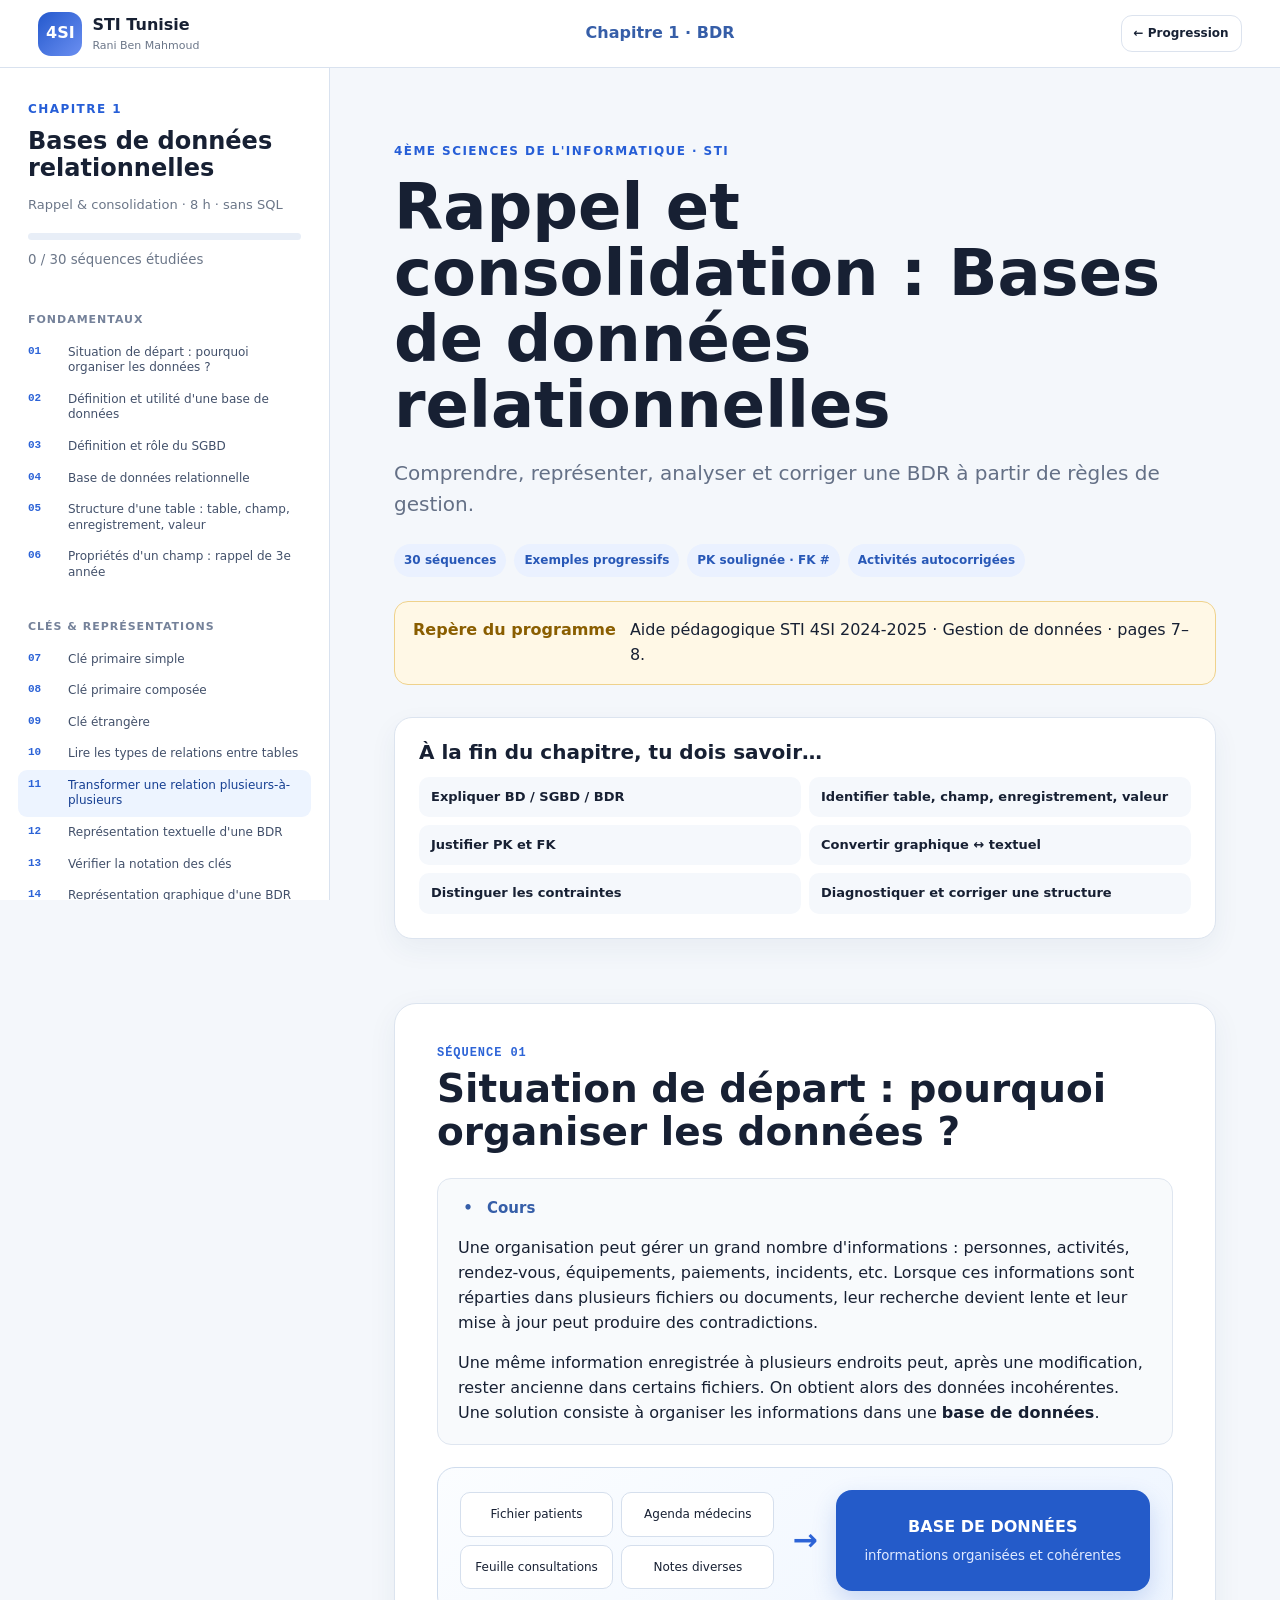
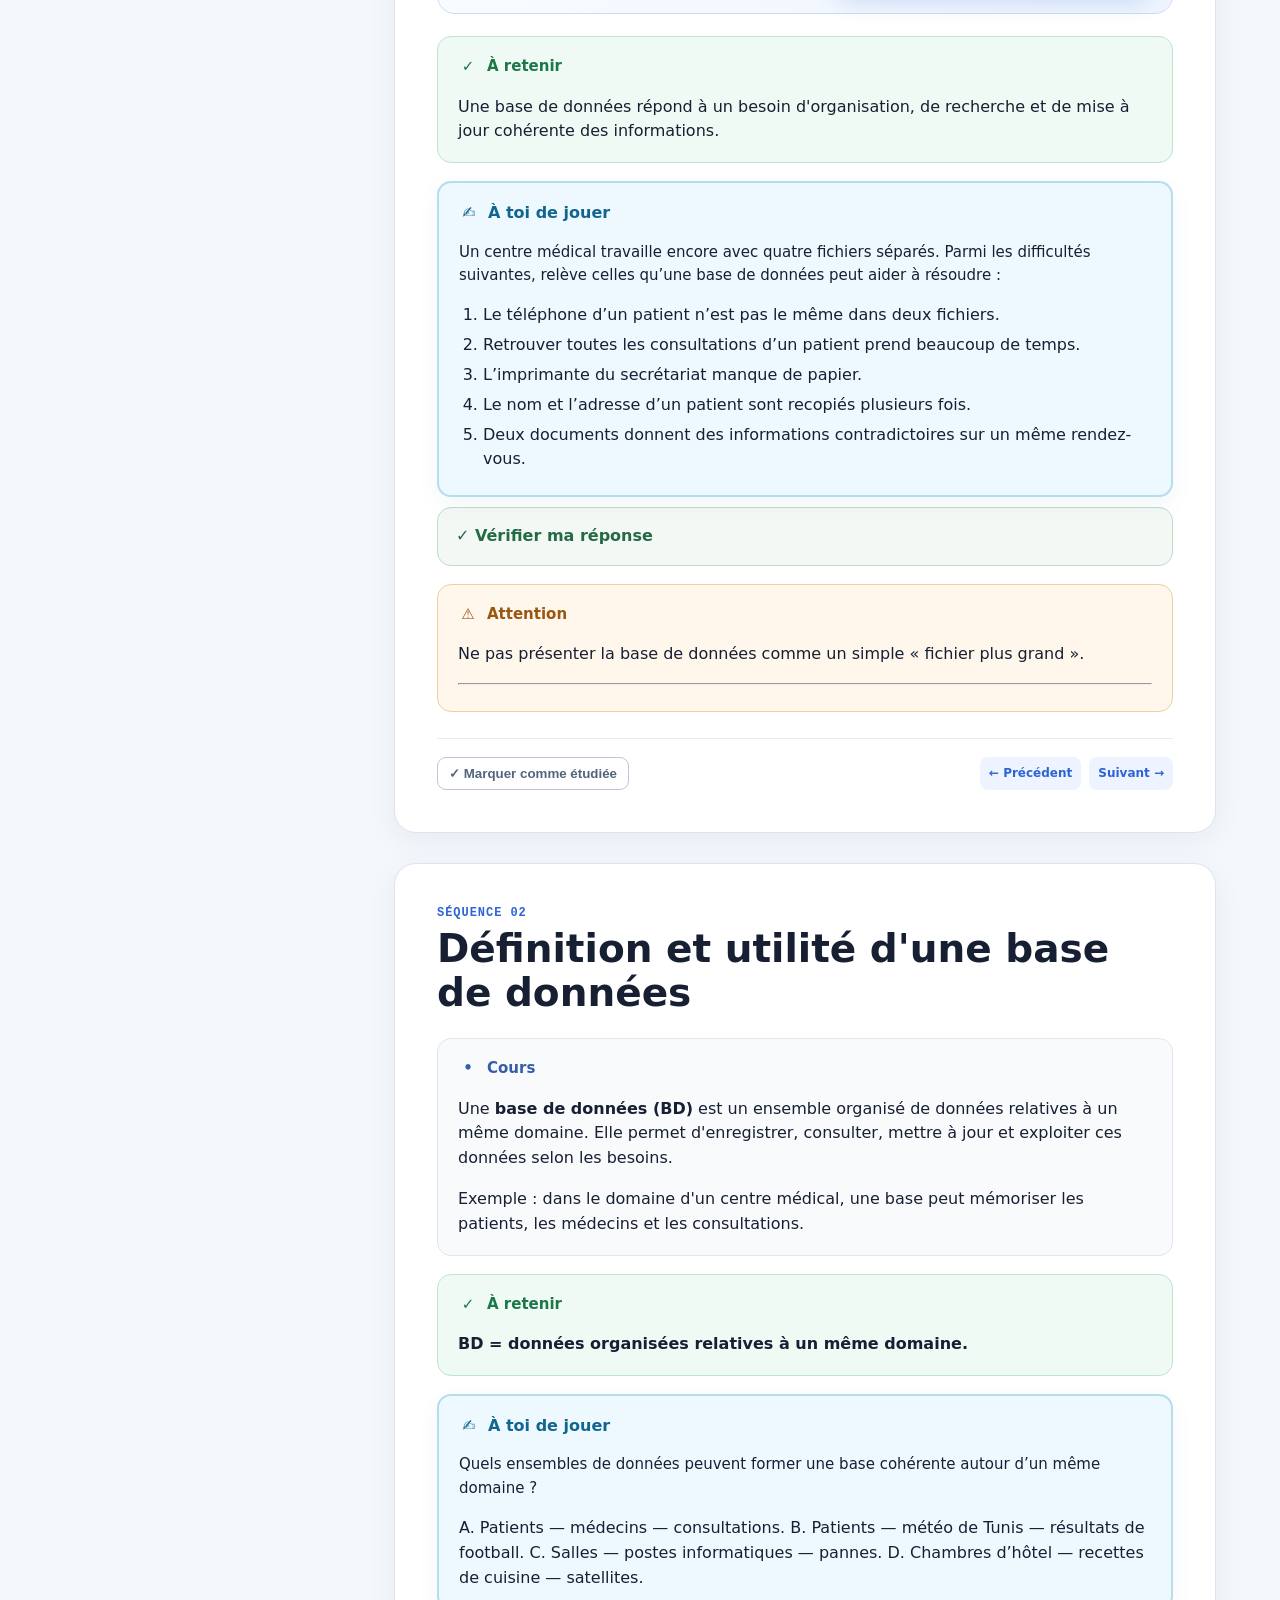
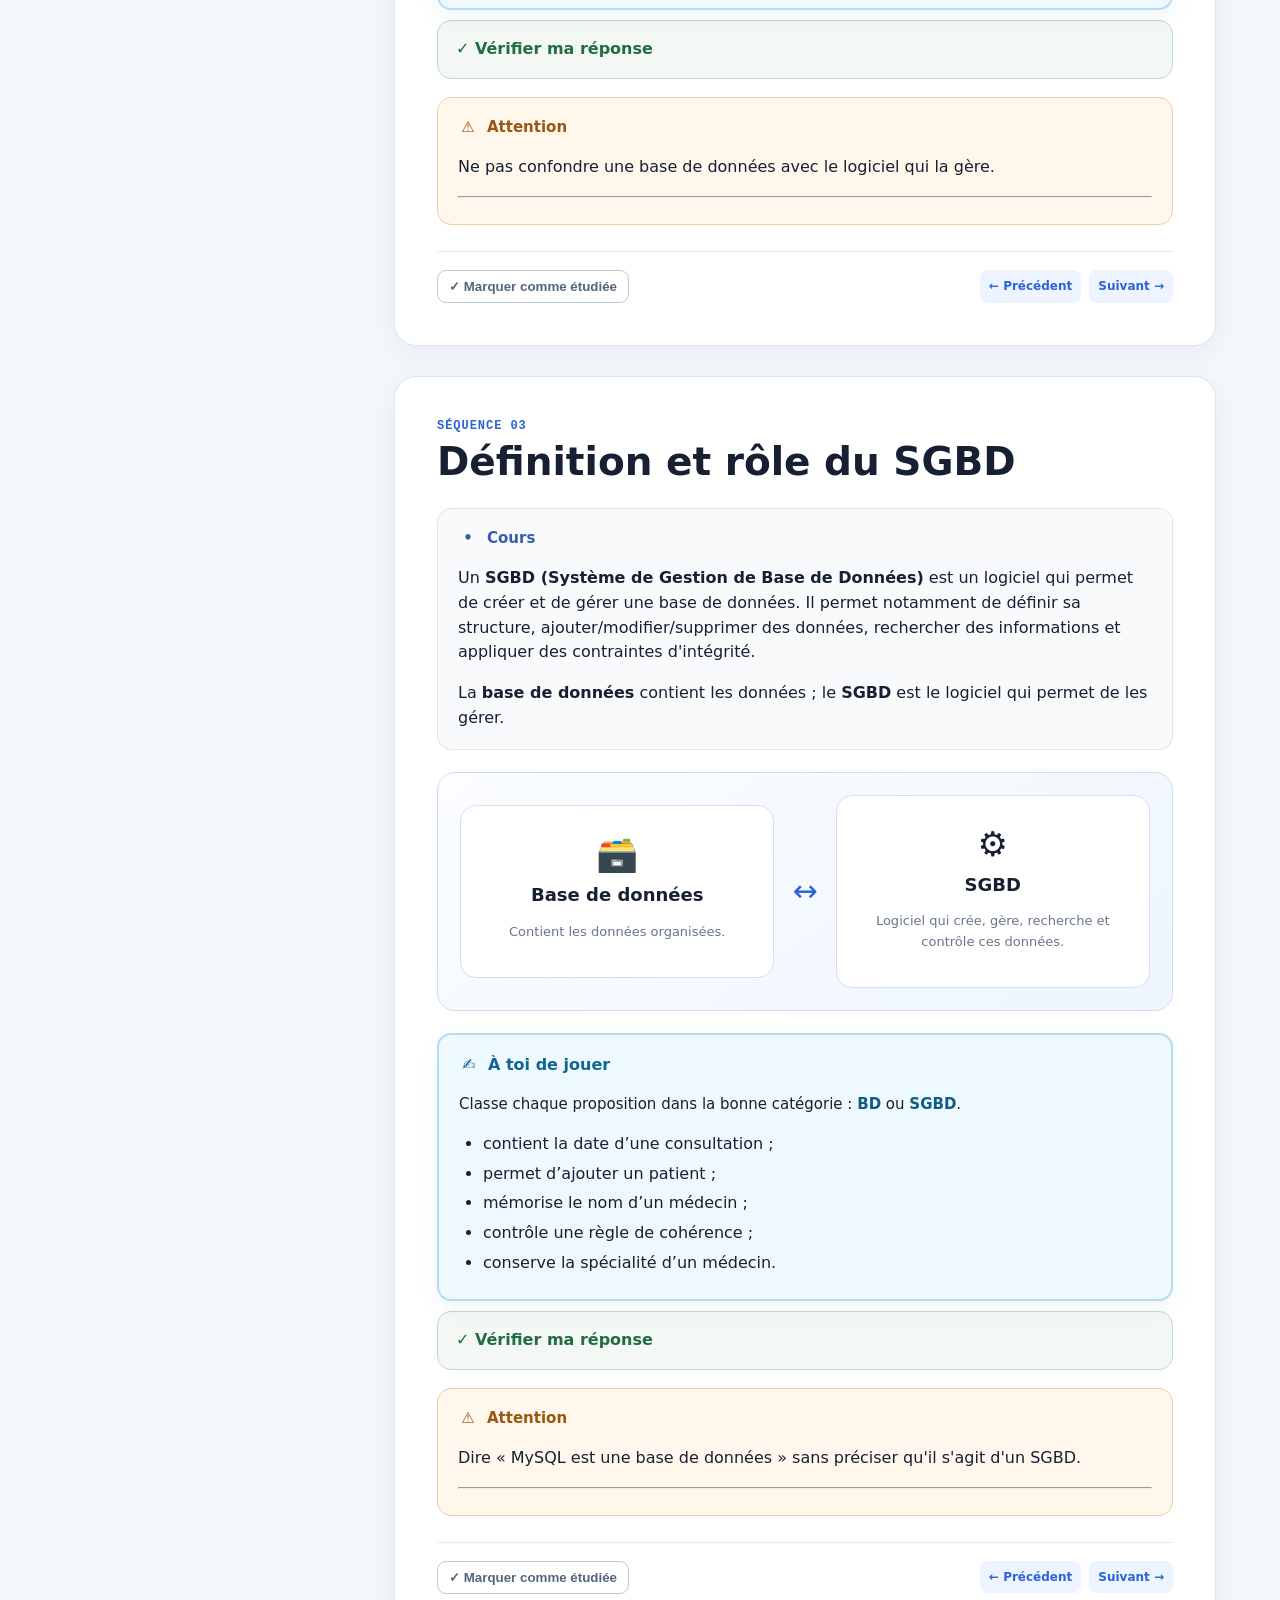
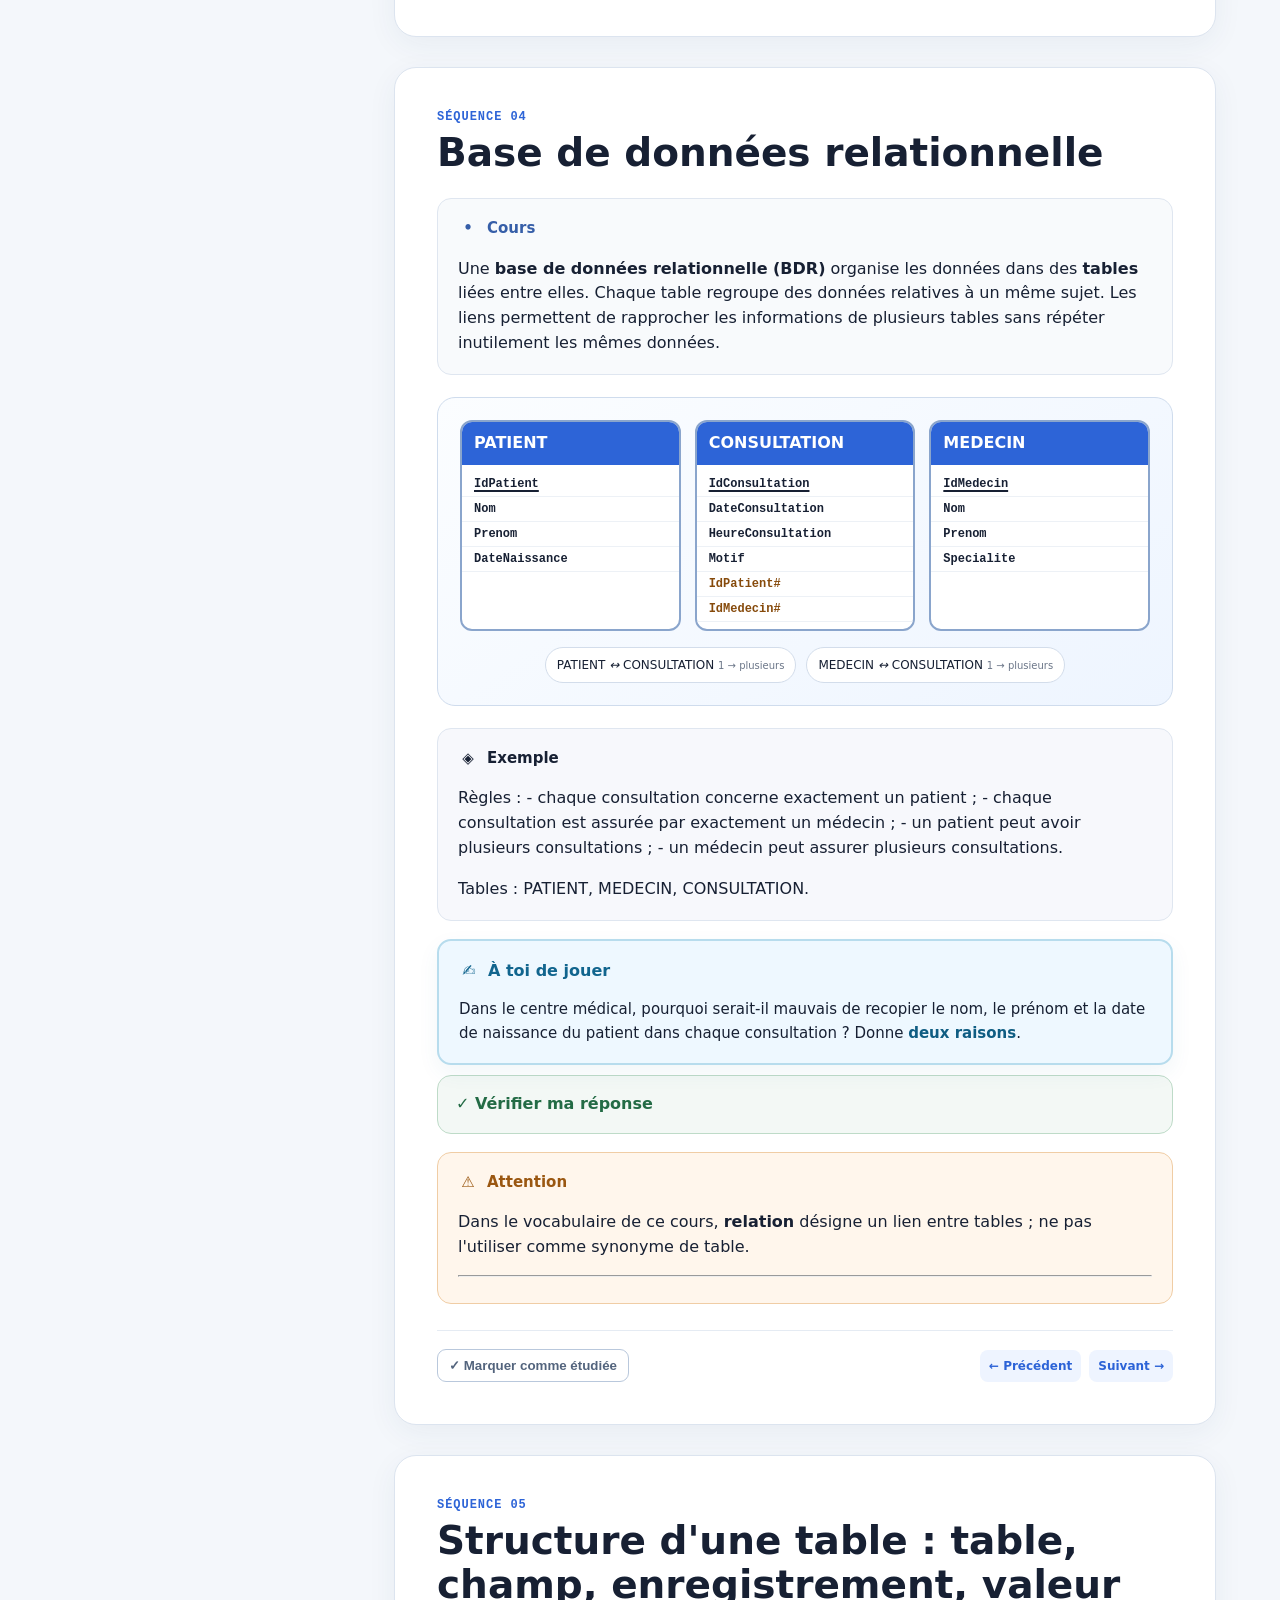
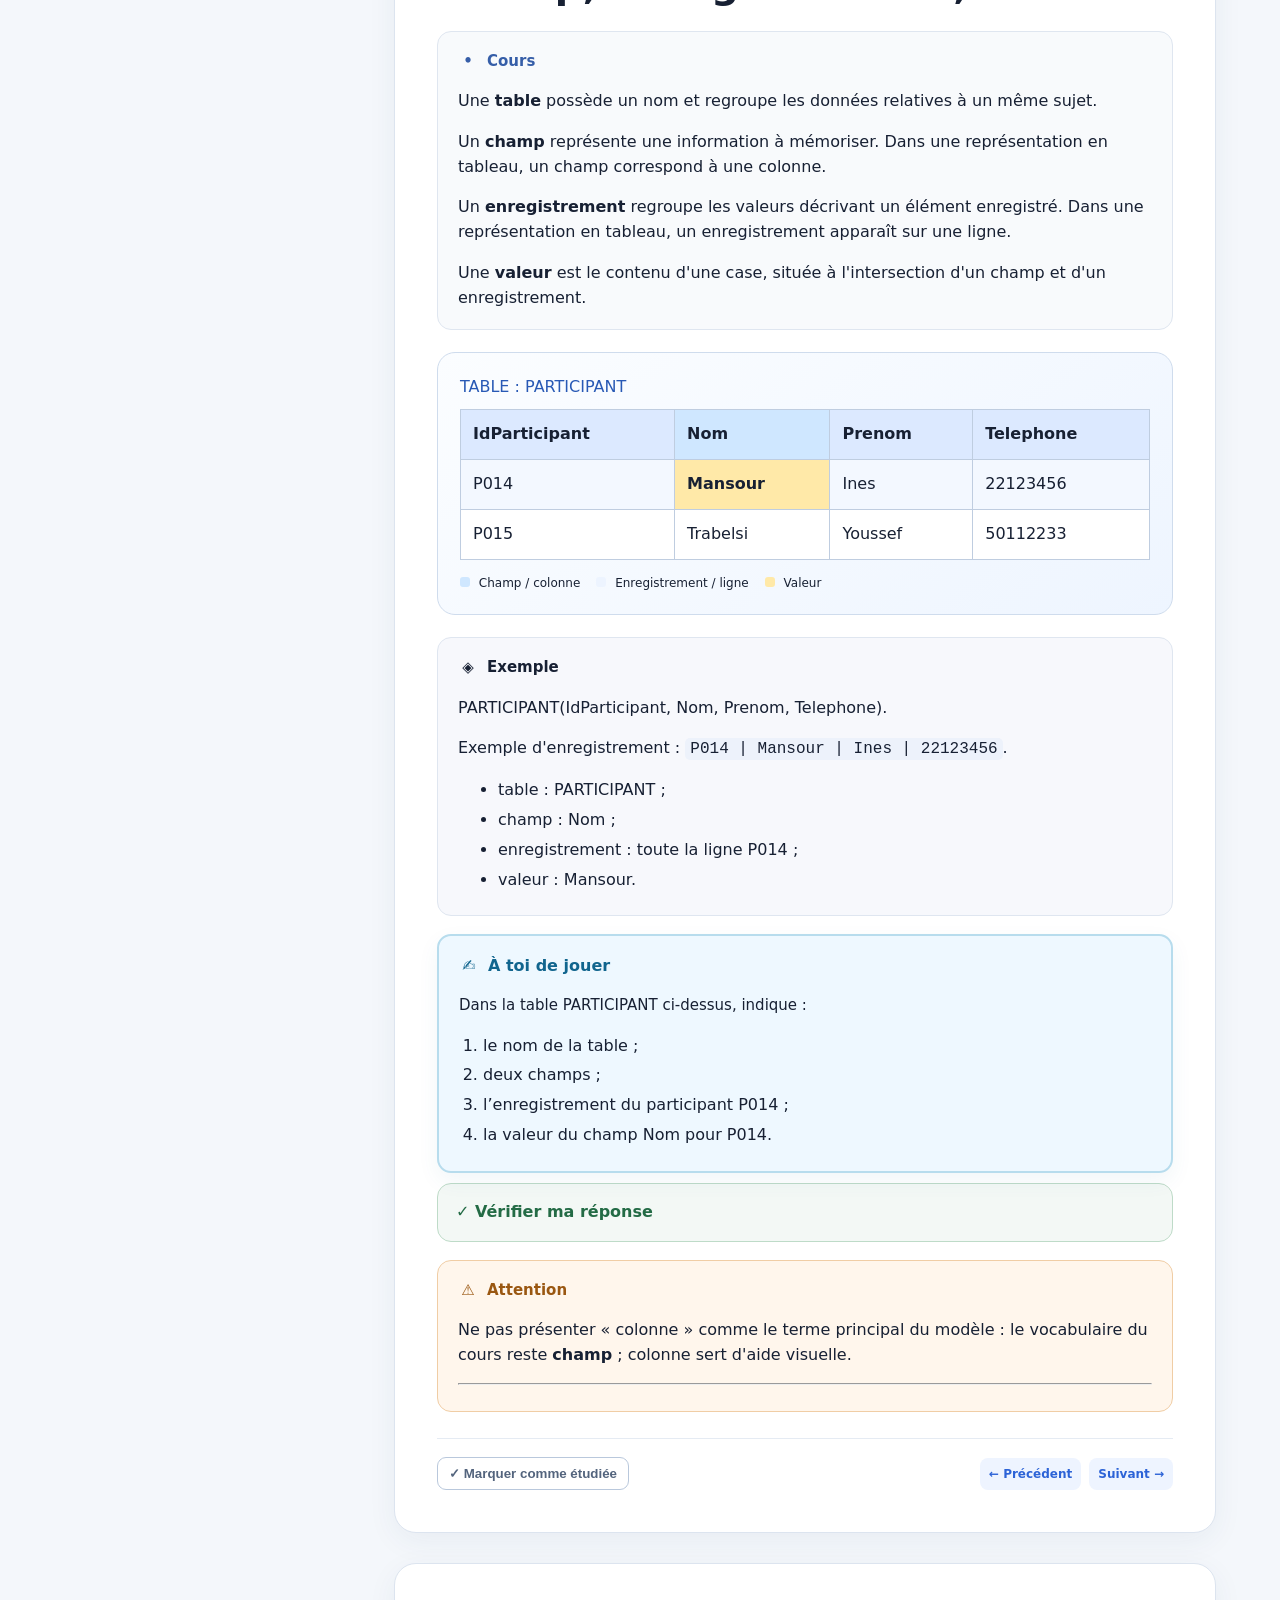
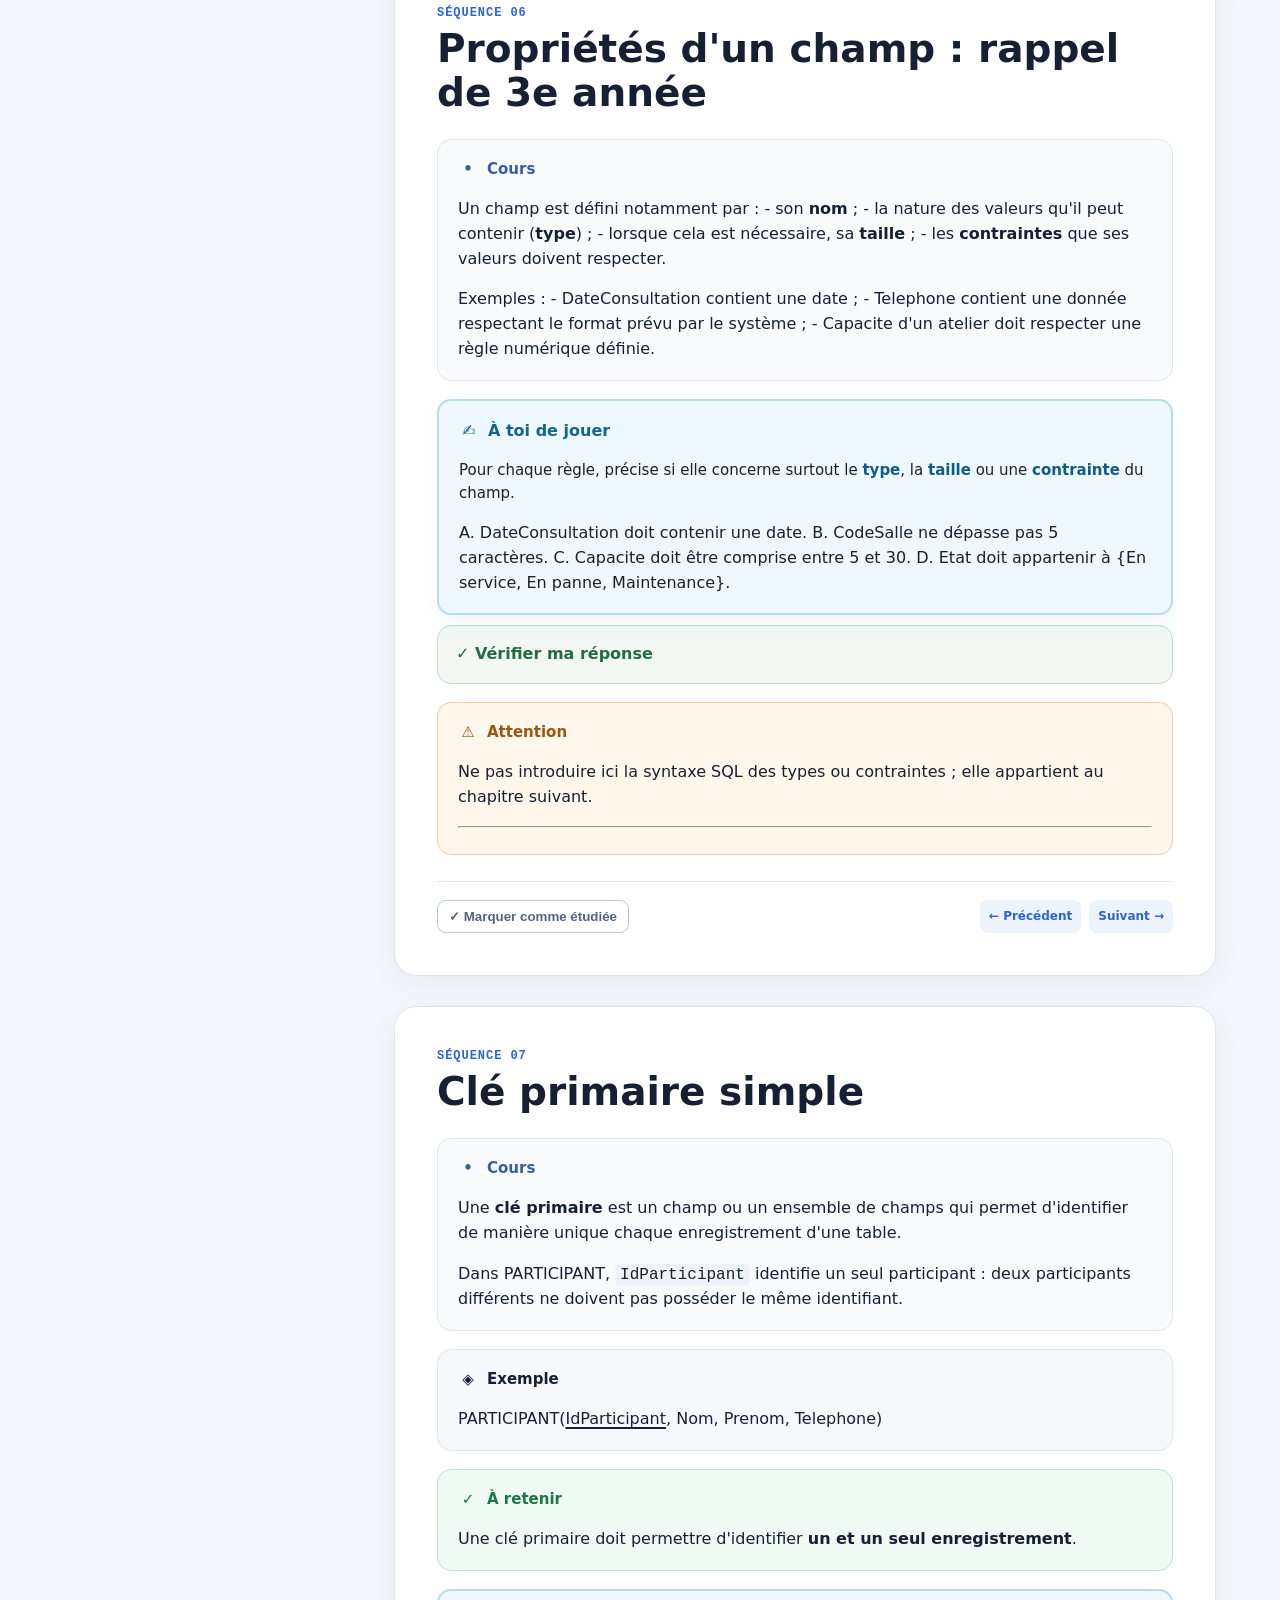
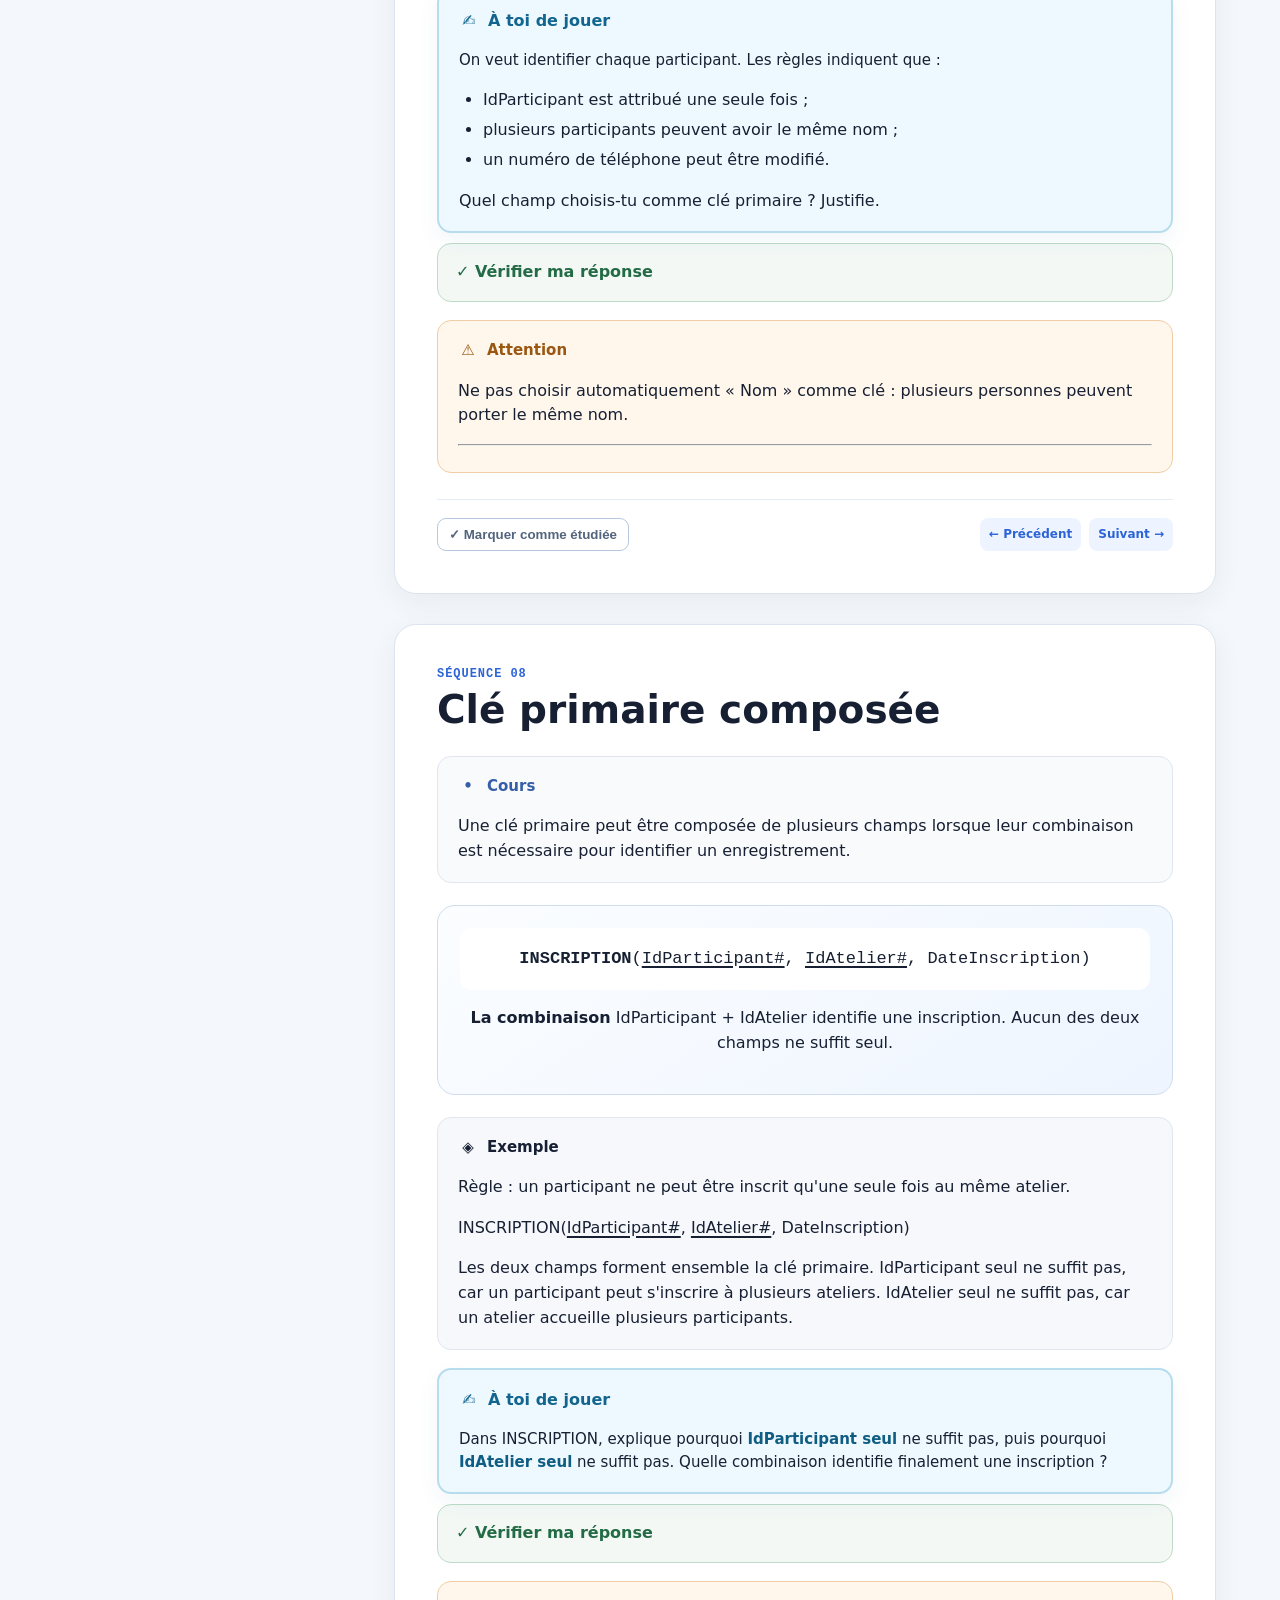
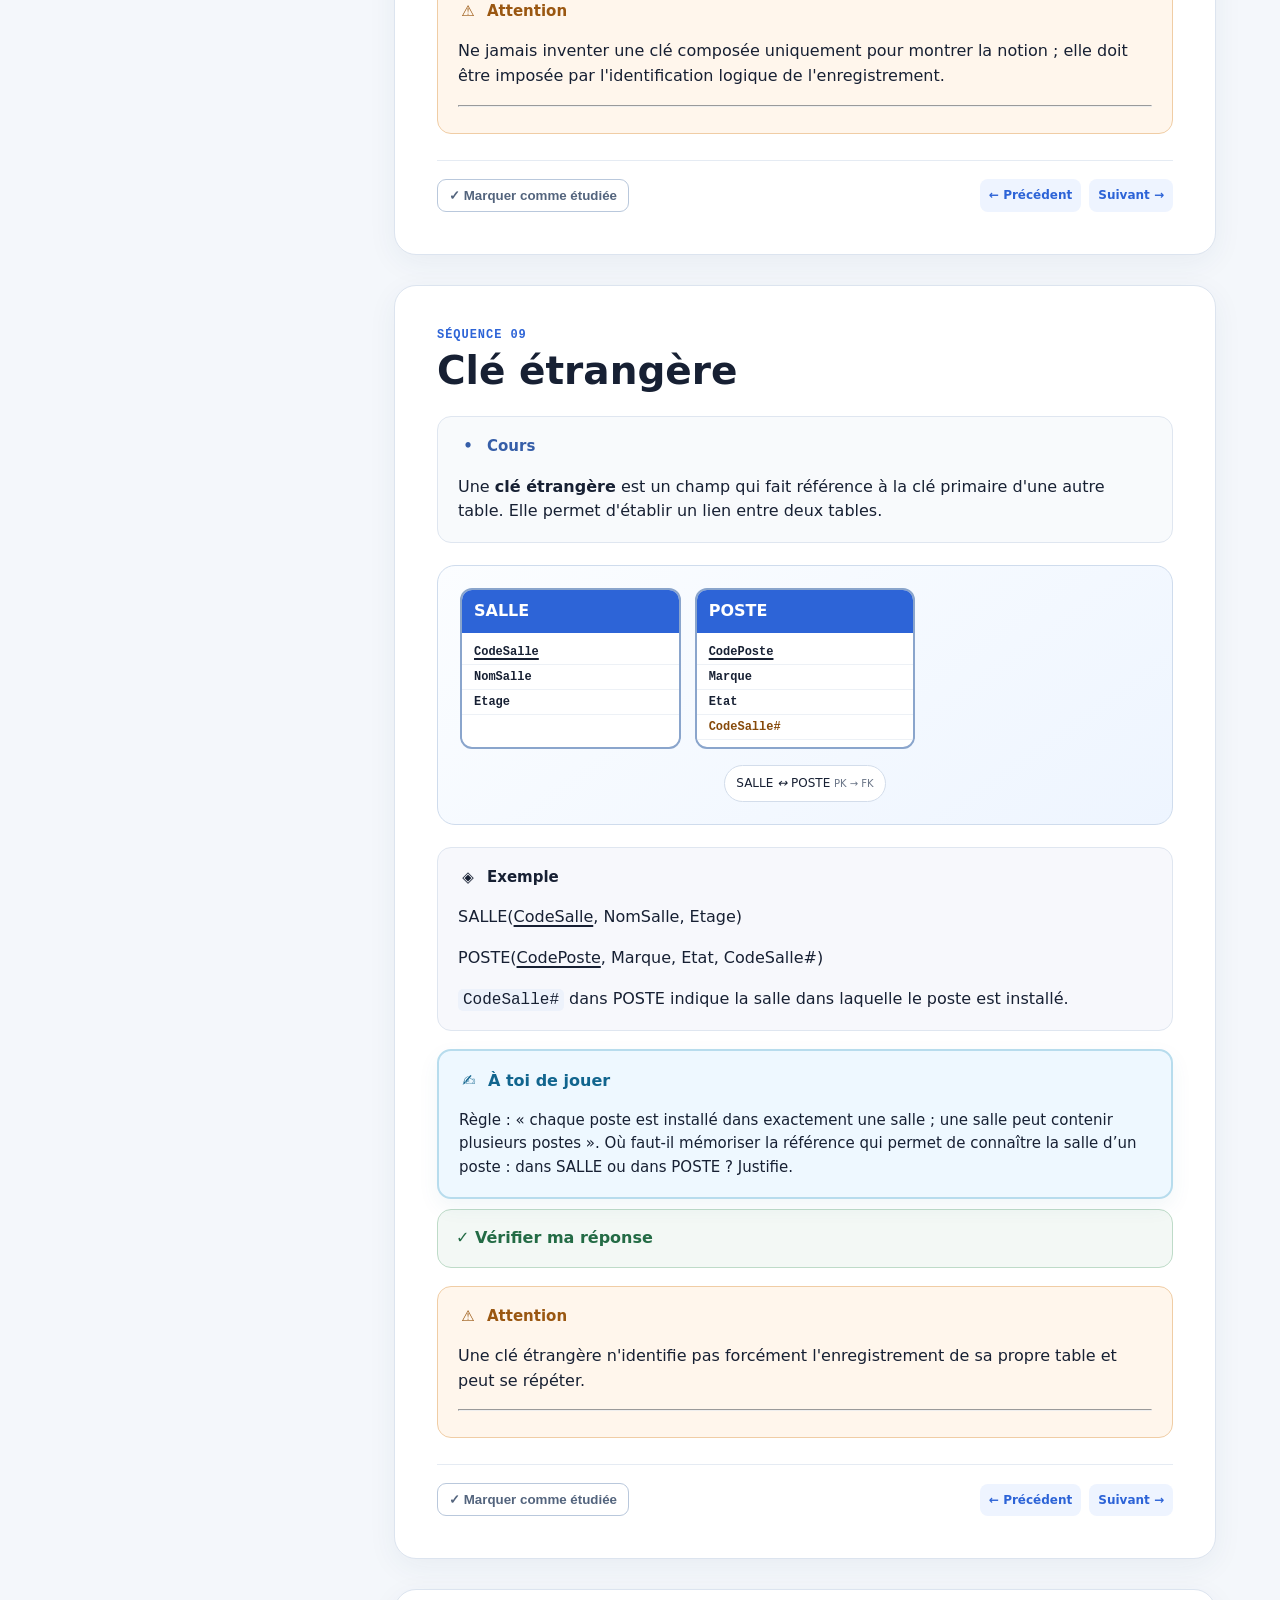
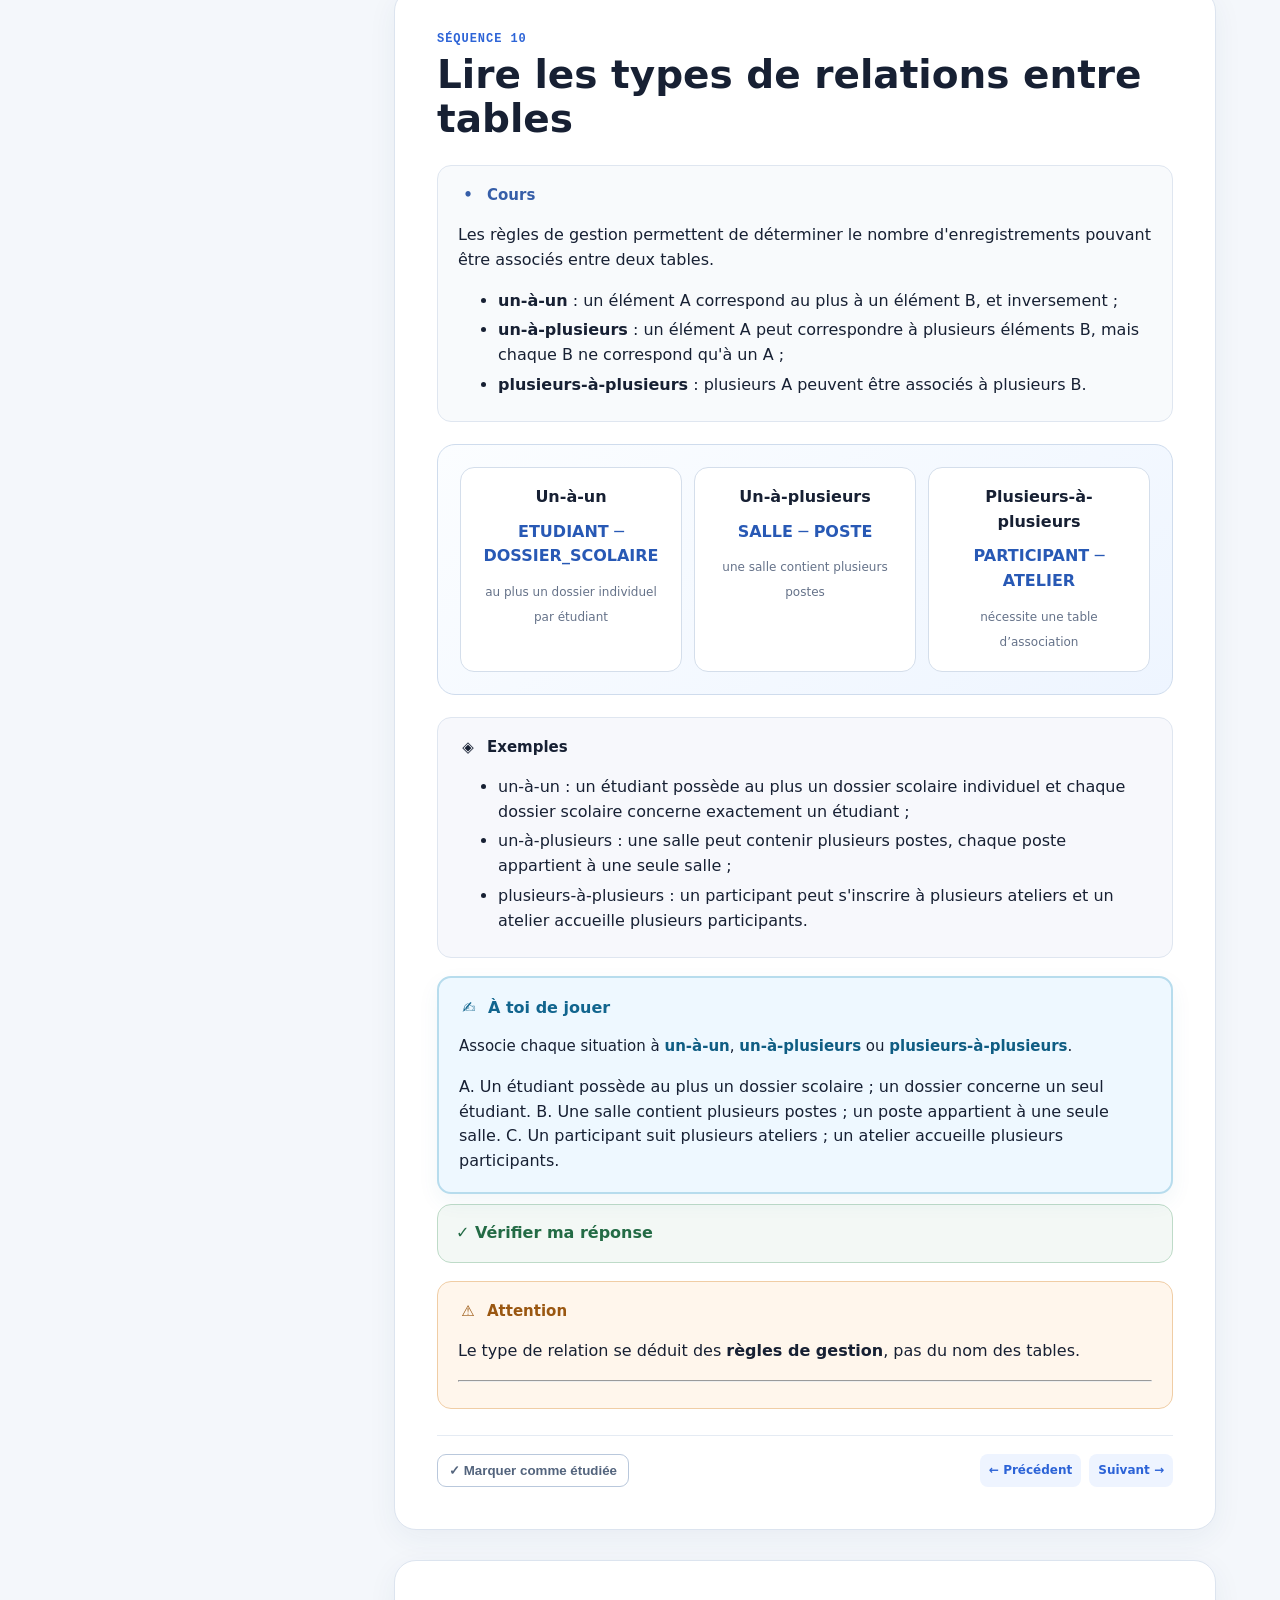
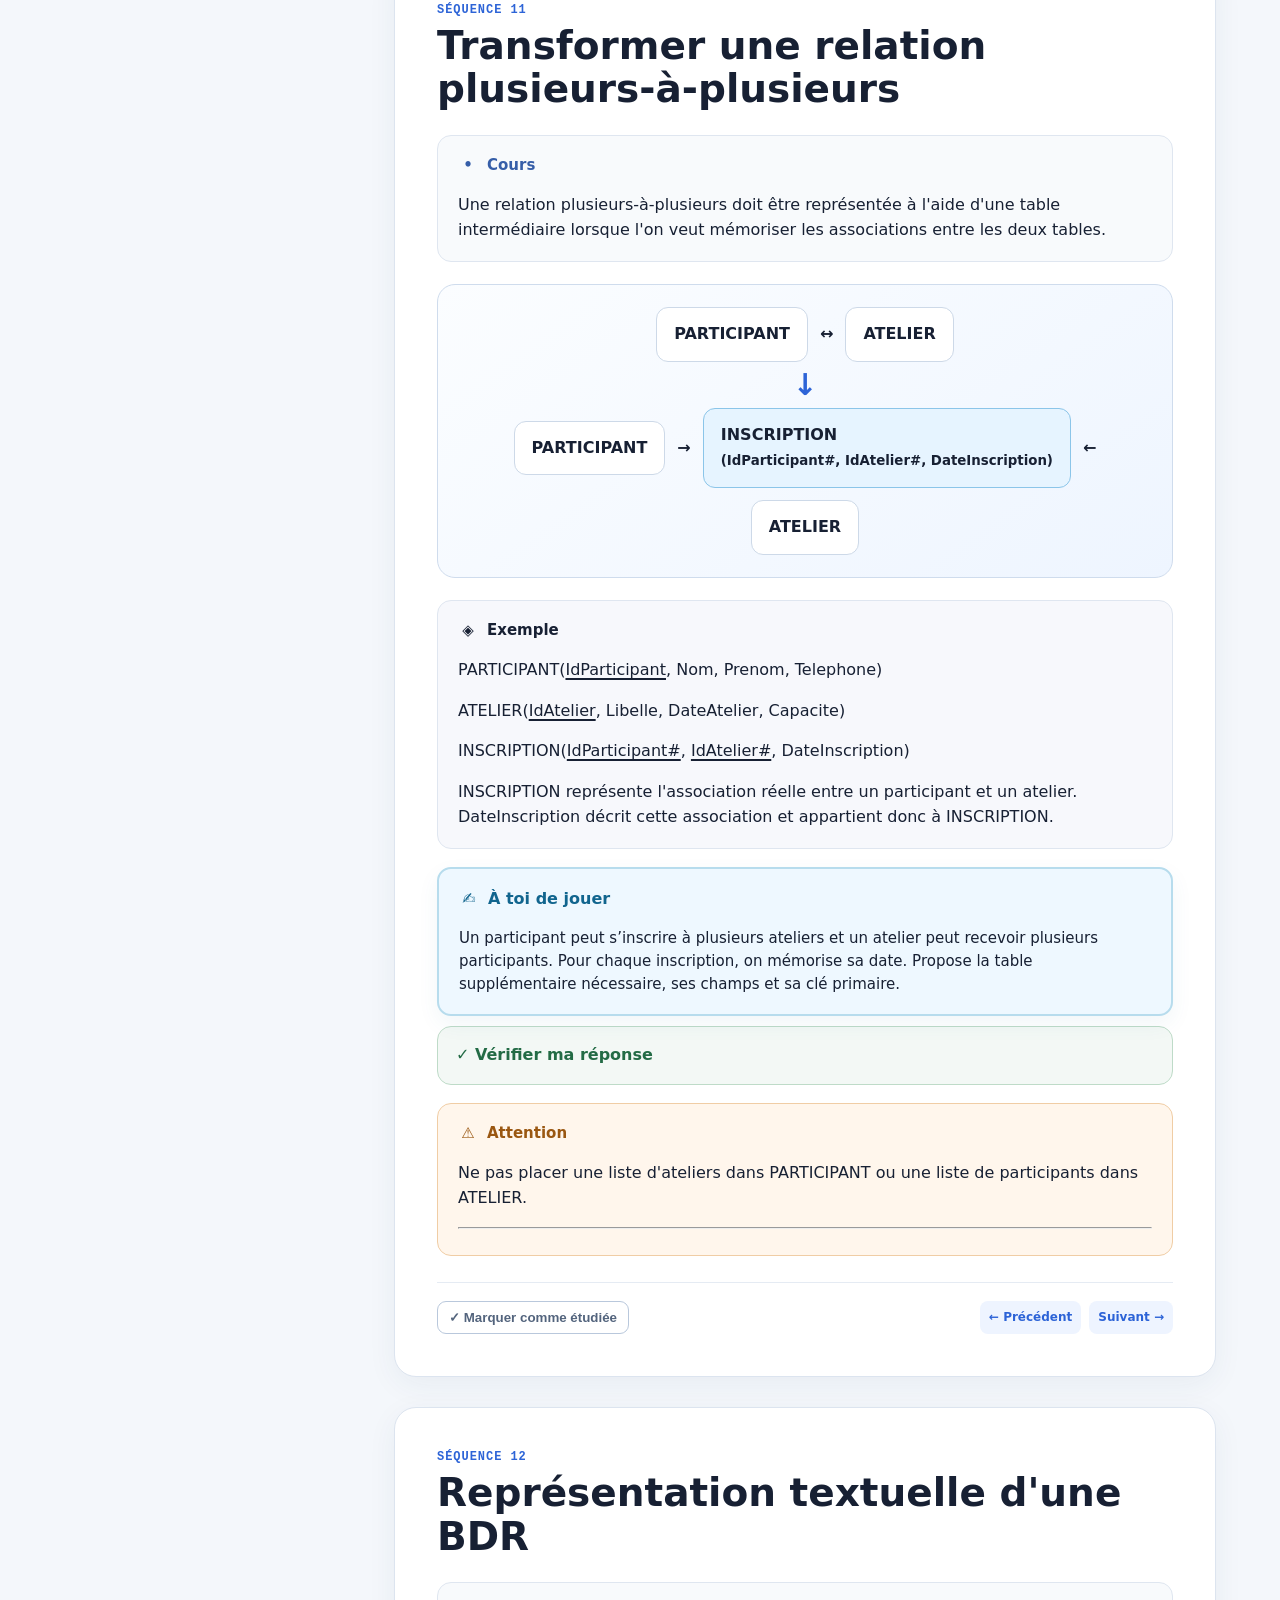
==== commit ffd0fc82: "Deploy STI 4SI site from 901be0b" ====
--- a/cours/bdr.html
+++ b/cours/bdr.html
@@ -1,16 +1,34 @@
-<!doctype html><html lang="fr"><head><meta charset="utf-8"><meta name="viewport" content="width=device-width,initial-scale=1"><meta name="description" content="Cours complet STI 4SI — Bases de données relationnelles, programme tunisien."><title>Chapitre 1 — Bases de données relationnelles · STI 4SI</title><link rel="stylesheet" href="../css/app.css"><link rel="stylesheet" href="../css/course.css"></head><body class="course-page"><header class="course-topbar" id="course-top"><a class="course-brand" href="../index.html"><span class="brand-mark">4SI</span><span><strong>STI Tunisie</strong><small>Rani Ben Mahmoud</small></span></a><div class="course-title-mini">Chapitre 1 · BDR</div><a class="btn small" href="../index.html#chapters">← Référentiel</a></header><div class="course-shell"><aside class="course-sidebar"><div class="sidebar-head"><span class="eyebrow">Chapitre 1</span><h1>Bases de données relationnelles</h1><p>Rappel & consolidation · 8 h · sans SQL</p><div class="progress"><div id="progressBar"></div></div><small id="progressText">0 / 30 séquences étudiées</small></div><div class="nav-group"><b>Fondamentaux</b><a href="#seq-1" data-seq="1"><span>01</span>Situation de départ : pourquoi organiser les données ?</a><a href="#seq-2" data-seq="2"><span>02</span>Définition et utilité d&#x27;une base de données</a><a href="#seq-3" data-seq="3"><span>03</span>Définition et rôle du SGBD</a><a href="#seq-4" data-seq="4"><span>04</span>Base de données relationnelle</a><a href="#seq-5" data-seq="5"><span>05</span>Structure d&#x27;une table : table, champ, enregistrement, valeur</a><a href="#seq-6" data-seq="6"><span>06</span>Propriétés d&#x27;un champ : rappel de 3e année</a></div><div class="nav-group"><b>Clés & représentations</b><a href="#seq-7" data-seq="7"><span>07</span>Clé primaire simple</a><a href="#seq-8" data-seq="8"><span>08</span>Clé primaire composée</a><a href="#seq-9" data-seq="9"><span>09</span>Clé étrangère</a><a href="#seq-10" data-seq="10"><span>10</span>Lire les types de relations entre tables</a><a href="#seq-11" data-seq="11"><span>11</span>Transformer une relation plusieurs-à-plusieurs</a><a href="#seq-12" data-seq="12"><span>12</span>Représentation textuelle d&#x27;une BDR</a><a href="#seq-13" data-seq="13"><span>13</span>Vérifier la notation des clés</a><a href="#seq-14" data-seq="14"><span>14</span>Représentation graphique d&#x27;une BDR</a><a href="#seq-15" data-seq="15"><span>15</span>Passer du graphique au textuel</a><a href="#seq-16" data-seq="16"><span>16</span>Passer du textuel au graphique</a></div><div class="nav-group"><b>Contraintes & correction</b><a href="#seq-17" data-seq="17"><span>17</span>Définition d&#x27;une contrainte d&#x27;intégrité</a><a href="#seq-18" data-seq="18"><span>18</span>Contrainte de table</a><a href="#seq-19" data-seq="19"><span>19</span>Contrainte de domaine</a><a href="#seq-20" data-seq="20"><span>20</span>Intégrité référentielle</a><a href="#seq-21" data-seq="21"><span>21</span>Évaluer une BDR erronée</a><a href="#seq-22" data-seq="22"><span>22</span>Faire évoluer une BDR par ajout ou déplacement d&#x27;un champ</a><a href="#seq-23" data-seq="23"><span>23</span>Faire évoluer une BDR par création d&#x27;une nouvelle table</a><a href="#seq-24" data-seq="24"><span>24</span>Faire évoluer une BDR par table intermédiaire</a></div><div class="nav-group"><b>Méthodes & synthèses</b><a href="#seq-25" data-seq="25"><span>25</span>Méthode de validation d&#x27;une BDR</a><a href="#seq-26" data-seq="26"><span>26</span>Méthode de correction d&#x27;une structure</a><a href="#seq-27" data-seq="27"><span>27</span>Activité de synthèse 1 : construire une BDR</a><a href="#seq-28" data-seq="28"><span>28</span>Activité de synthèse 2 : diagnostiquer et reconstruire</a><a href="#seq-29" data-seq="29"><span>29</span>Évaluation formative</a><a href="#seq-30" data-seq="30"><span>30</span>Synthèse du chapitre</a></div></aside><main class="course-main"><section class="course-hero"><span class="eyebrow">4ème Sciences de l'Informatique · STI</span><h1>Rappel et consolidation : Bases de données relationnelles</h1><p>Comprendre, représenter, analyser et corriger une BDR à partir de règles de gestion explicites.</p><div class="course-badges"><span>30 séquences</span><span>6 modèles BDR validés</span><span>PK soulignée · FK #</span><span>Aucun SQL</span></div><div class="official-note"><b>Référence détaillée documentée</b><span>Aide pédagogique STI 4SI 2024-2025 · Gestion de données · pages 7–8.</span></div><div class="objectives"><h2>À la fin du chapitre, tu dois savoir…</h2><div><span>Expliquer BD / SGBD / BDR</span><span>Identifier table, champ, enregistrement, valeur</span><span>Justifier PK et FK</span><span>Convertir graphique ↔ textuel</span><span>Distinguer les contraintes</span><span>Diagnostiquer et corriger une structure</span></div></div></section><section class="lesson" id="seq-1" data-sequence="1"><div class="lesson-kicker">Séquence 01</div><h2>Situation de départ : pourquoi organiser les données ?</h2><div class="lesson-box lesson-note"><h3><span>•</span>Texte exact du cours</h3><p>Une organisation peut gérer un grand nombre d'informations : personnes, activités, rendez-vous, équipements, paiements, incidents, etc. Lorsque ces informations sont réparties dans plusieurs fichiers ou documents, leur recherche devient lente et leur mise à jour peut produire des contradictions.</p>
-<p>Une même information enregistrée à plusieurs endroits peut, après une modification, rester ancienne dans certains fichiers. On obtient alors des données incohérentes. Une solution consiste à organiser les informations dans une <strong>base de données</strong>.</p></div><div class="course-visual dispersal"><div class="scatter"><span>Fichier patients</span><span>Agenda médecins</span><span>Feuille consultations</span><span>Notes diverses</span></div><div class="big-arrow">→</div><div class="database"><b>BASE DE DONNÉES</b><small>informations organisées et cohérentes</small></div></div><div class="lesson-box example"><h3><span>◈</span>Situation utilisée</h3><p>Centre médical : patients, médecins et consultations.</p></div><div class="lesson-box lesson-note"><h3><span>•</span>Illustration à produire</h3><p>Deux panneaux : « données dispersées » (fichiers séparés) → « données organisées » (base centralisée).</p></div><div class="lesson-box activity"><h3><span>✍️</span>Activité d&#x27;apprentissage</h3><p>Donner cinq difficultés rencontrées avec des fichiers dispersés et demander à l'élève d'identifier celles que peut résoudre une base de données.</p></div><div class="lesson-box key"><h3><span>✓</span>Synthèse institutionnelle</h3><p>Une base de données répond à un besoin d'organisation, de recherche et de mise à jour cohérente des informations.</p></div><div class="lesson-box warning"><h3><span>⚠️</span>Erreur à éviter</h3><p>Ne pas présenter la base de données comme un simple « fichier plus grand ».</p>
-<hr /></div><div class="lesson-footer"><button class="complete-btn" data-complete="1" type="button">✓ Marquer comme étudiée</button><div><a href="../index.html">← Précédent</a><a href="#seq-2">Suivant →</a></div></div></section><section class="lesson" id="seq-2" data-sequence="2"><div class="lesson-kicker">Séquence 02</div><h2>Définition et utilité d&#x27;une base de données</h2><div class="lesson-box lesson-note"><h3><span>•</span>Texte exact du cours</h3><p>Une <strong>base de données (BD)</strong> est un ensemble organisé de données relatives à un même domaine. Elle permet d'enregistrer, consulter, mettre à jour et exploiter ces données selon les besoins.</p>
-<p>Exemple : dans le domaine d'un centre médical, une base peut mémoriser les patients, les médecins et les consultations.</p></div><div class="lesson-box activity"><h3><span>✍️</span>Activité</h3><p>Parmi plusieurs ensembles d'informations, reconnaître ceux qui appartiennent au même domaine et peuvent former une base cohérente.</p></div><div class="lesson-box key"><h3><span>✓</span>Synthèse</h3><p><strong>BD = données organisées relatives à un même domaine.</strong></p></div><div class="lesson-box warning"><h3><span>⚠️</span>Erreur à éviter</h3><p>Ne pas confondre une base de données avec le logiciel qui la gère.</p>
-<hr /></div><div class="lesson-footer"><button class="complete-btn" data-complete="2" type="button">✓ Marquer comme étudiée</button><div><a href="#seq-1">← Précédent</a><a href="#seq-3">Suivant →</a></div></div></section><section class="lesson" id="seq-3" data-sequence="3"><div class="lesson-kicker">Séquence 03</div><h2>Définition et rôle du SGBD</h2><div class="lesson-box lesson-note"><h3><span>•</span>Texte exact du cours</h3><p>Un <strong>SGBD (Système de Gestion de Base de Données)</strong> est un logiciel qui permet de créer et de gérer une base de données. Il permet notamment de définir sa structure, ajouter/modifier/supprimer des données, rechercher des informations et appliquer des contraintes d'intégrité.</p>
-<p>La <strong>base de données</strong> contient les données ; le <strong>SGBD</strong> est le logiciel qui permet de les gérer.</p></div><div class="compare-grid course-visual"><div class="concept-card"><span class="concept-icon">🗃️</span><b>Base de données</b><p>Contient les données organisées.</p></div><div class="concept-arrow">↔</div><div class="concept-card"><span class="concept-icon">⚙️</span><b>SGBD</b><p>Logiciel qui crée, gère, recherche et contrôle ces données.</p></div></div><div class="lesson-box lesson-note"><h3><span>•</span>Illustration</h3><p>Tableau comparatif BD / SGBD.</p></div><div class="lesson-box activity"><h3><span>✍️</span>Activité</h3><p>Classer des actions : « contient la date d'une consultation », « permet d'ajouter un patient », « mémorise le nom d'un médecin », « applique une règle de cohérence ».</p></div><div class="lesson-box warning"><h3><span>⚠️</span>Erreur à éviter</h3><p>Dire « MySQL est une base de données » sans préciser qu'il s'agit d'un SGBD.</p>
-<hr /></div><div class="lesson-footer"><button class="complete-btn" data-complete="3" type="button">✓ Marquer comme étudiée</button><div><a href="#seq-2">← Précédent</a><a href="#seq-4">Suivant →</a></div></div></section><section class="lesson" id="seq-4" data-sequence="4"><div class="lesson-kicker">Séquence 04</div><h2>Base de données relationnelle</h2><div class="lesson-box lesson-note"><h3><span>•</span>Texte exact du cours</h3><p>Une <strong>base de données relationnelle (BDR)</strong> organise les données dans des <strong>tables</strong> liées entre elles. Chaque table regroupe des données relatives à un même sujet. Les liens permettent de rapprocher les informations de plusieurs tables sans répéter inutilement les mêmes données.</p></div><div class="course-visual er-wrap"><div class="er-grid"><div class="er-table" data-name="PATIENT"><b>PATIENT</b><ul><li class="pk">IdPatient</li><li class="">Nom</li><li class="">Prenom</li><li class="">DateNaissance</li></ul></div><div class="er-table" data-name="CONSULTATION"><b>CONSULTATION</b><ul><li class="pk">IdConsultation</li><li class="">DateConsultation</li><li class="">HeureConsultation</li><li class="">Motif</li><li class="fk">IdPatient#</li><li class="fk">IdMedecin#</li></ul></div><div class="er-table" data-name="MEDECIN"><b>MEDECIN</b><ul><li class="pk">IdMedecin</li><li class="">Nom</li><li class="">Prenom</li><li class="">Specialite</li></ul></div></div><div class="er-links"><span>PATIENT <i>↔</i> CONSULTATION <small>1 → plusieurs</small></span><span>MEDECIN <i>↔</i> CONSULTATION <small>1 → plusieurs</small></span></div></div><div class="lesson-box example"><h3><span>◈</span>Exemple canonique — Centre médical</h3><p>Règles :
+<!doctype html><html lang="fr"><head><meta charset="utf-8"><meta name="viewport" content="width=device-width,initial-scale=1"><meta name="description" content="Cours numérique STI 4SI — Bases de données relationnelles, programme tunisien."><title>Chapitre 1 — Bases de données relationnelles · STI 4SI</title><link rel="stylesheet" href="../css/app.css"><link rel="stylesheet" href="../css/course.css"></head><body class="course-page"><header class="course-topbar" id="course-top"><a class="course-brand" href="../index.html"><span class="brand-mark">4SI</span><span><strong>STI Tunisie</strong><small>Rani Ben Mahmoud</small></span></a><div class="course-title-mini">Chapitre 1 · BDR</div><a class="btn small" href="../index.html#chapters">← Progression</a></header><div class="course-shell"><aside class="course-sidebar"><div class="sidebar-head"><span class="eyebrow">Chapitre 1</span><h1>Bases de données relationnelles</h1><p>Rappel & consolidation · 8 h · sans SQL</p><div class="progress"><div id="progressBar"></div></div><small id="progressText">0 / 30 séquences étudiées</small></div><div class="nav-group"><b>Fondamentaux</b><a href="#seq-1" data-seq="1"><span>01</span>Situation de départ : pourquoi organiser les données ?</a><a href="#seq-2" data-seq="2"><span>02</span>Définition et utilité d&#x27;une base de données</a><a href="#seq-3" data-seq="3"><span>03</span>Définition et rôle du SGBD</a><a href="#seq-4" data-seq="4"><span>04</span>Base de données relationnelle</a><a href="#seq-5" data-seq="5"><span>05</span>Structure d&#x27;une table : table, champ, enregistrement, valeur</a><a href="#seq-6" data-seq="6"><span>06</span>Propriétés d&#x27;un champ : rappel de 3e année</a></div><div class="nav-group"><b>Clés & représentations</b><a href="#seq-7" data-seq="7"><span>07</span>Clé primaire simple</a><a href="#seq-8" data-seq="8"><span>08</span>Clé primaire composée</a><a href="#seq-9" data-seq="9"><span>09</span>Clé étrangère</a><a href="#seq-10" data-seq="10"><span>10</span>Lire les types de relations entre tables</a><a href="#seq-11" data-seq="11"><span>11</span>Transformer une relation plusieurs-à-plusieurs</a><a href="#seq-12" data-seq="12"><span>12</span>Représentation textuelle d&#x27;une BDR</a><a href="#seq-13" data-seq="13"><span>13</span>Vérifier la notation des clés</a><a href="#seq-14" data-seq="14"><span>14</span>Représentation graphique d&#x27;une BDR</a><a href="#seq-15" data-seq="15"><span>15</span>Passer du graphique au textuel</a><a href="#seq-16" data-seq="16"><span>16</span>Passer du textuel au graphique</a></div><div class="nav-group"><b>Contraintes & correction</b><a href="#seq-17" data-seq="17"><span>17</span>Définition d&#x27;une contrainte d&#x27;intégrité</a><a href="#seq-18" data-seq="18"><span>18</span>Contrainte de table</a><a href="#seq-19" data-seq="19"><span>19</span>Contrainte de domaine</a><a href="#seq-20" data-seq="20"><span>20</span>Intégrité référentielle</a><a href="#seq-21" data-seq="21"><span>21</span>Évaluer une BDR erronée</a><a href="#seq-22" data-seq="22"><span>22</span>Faire évoluer une BDR par ajout ou déplacement d&#x27;un champ</a><a href="#seq-23" data-seq="23"><span>23</span>Faire évoluer une BDR par création d&#x27;une nouvelle table</a><a href="#seq-24" data-seq="24"><span>24</span>Faire évoluer une BDR par table intermédiaire</a></div><div class="nav-group"><b>Méthodes & synthèses</b><a href="#seq-25" data-seq="25"><span>25</span>Méthode de validation d&#x27;une BDR</a><a href="#seq-26" data-seq="26"><span>26</span>Méthode de correction d&#x27;une structure</a><a href="#seq-27" data-seq="27"><span>27</span>Activité de synthèse 1 : construire une BDR</a><a href="#seq-28" data-seq="28"><span>28</span>Activité de synthèse 2 : diagnostiquer et reconstruire</a><a href="#seq-29" data-seq="29"><span>29</span>Évaluation formative</a><a href="#seq-30" data-seq="30"><span>30</span>Synthèse du chapitre</a></div></aside><main class="course-main"><section class="course-hero"><span class="eyebrow">4ème Sciences de l'Informatique · STI</span><h1>Rappel et consolidation : Bases de données relationnelles</h1><p>Comprendre, représenter, analyser et corriger une BDR à partir de règles de gestion.</p><div class="course-badges"><span>30 séquences</span><span>Exemples progressifs</span><span>PK soulignée · FK #</span><span>Activités autocorrigées</span></div><div class="official-note"><b>Repère du programme</b><span>Aide pédagogique STI 4SI 2024-2025 · Gestion de données · pages 7–8.</span></div><div class="objectives"><h2>À la fin du chapitre, tu dois savoir…</h2><div><span>Expliquer BD / SGBD / BDR</span><span>Identifier table, champ, enregistrement, valeur</span><span>Justifier PK et FK</span><span>Convertir graphique ↔ textuel</span><span>Distinguer les contraintes</span><span>Diagnostiquer et corriger une structure</span></div></div></section><section class="lesson" id="seq-1" data-sequence="1"><div class="lesson-kicker">Séquence 01</div><h2>Situation de départ : pourquoi organiser les données ?</h2><div class="lesson-box lesson-note"><h3><span>•</span>Cours</h3><p>Une organisation peut gérer un grand nombre d'informations : personnes, activités, rendez-vous, équipements, paiements, incidents, etc. Lorsque ces informations sont réparties dans plusieurs fichiers ou documents, leur recherche devient lente et leur mise à jour peut produire des contradictions.</p>
+<p>Une même information enregistrée à plusieurs endroits peut, après une modification, rester ancienne dans certains fichiers. On obtient alors des données incohérentes. Une solution consiste à organiser les informations dans une <strong>base de données</strong>.</p></div><div class="course-visual dispersal"><div class="scatter"><span>Fichier patients</span><span>Agenda médecins</span><span>Feuille consultations</span><span>Notes diverses</span></div><div class="big-arrow">→</div><div class="database"><b>BASE DE DONNÉES</b><small>informations organisées et cohérentes</small></div></div><div class="lesson-box key"><h3><span>✓</span>À retenir</h3><p>Une base de données répond à un besoin d'organisation, de recherche et de mise à jour cohérente des informations.</p></div><div class="lesson-box activity student-task"><h3><span>✍️</span>À toi de jouer</h3><p>Un centre médical travaille encore avec quatre fichiers séparés. Parmi les difficultés suivantes, relève celles qu’une base de données peut aider à résoudre :</p>
+<ol>
+<li>Le téléphone d’un patient n’est pas le même dans deux fichiers.</li>
+<li>Retrouver toutes les consultations d’un patient prend beaucoup de temps.</li>
+<li>L’imprimante du secrétariat manque de papier.</li>
+<li>Le nom et l’adresse d’un patient sont recopiés plusieurs fois.</li>
+<li>Deux documents donnent des informations contradictoires sur un même rendez-vous.</li>
+</ol></div><details class="lesson-box solution student-answer"><summary>✓ Vérifier ma réponse</summary><div><p>Les difficultés <strong>1, 2, 4 et 5</strong> concernent l’organisation et la cohérence des données. Le manque de papier de l’imprimante n’est pas un problème de base de données.</p></div></details><div class="lesson-box warning"><h3><span>⚠️</span>Attention</h3><p>Ne pas présenter la base de données comme un simple « fichier plus grand ».</p>
+<hr /></div><div class="lesson-footer"><button class="complete-btn" data-complete="1" type="button">✓ Marquer comme étudiée</button><div><a href="../index.html">← Précédent</a><a href="#seq-2">Suivant →</a></div></div></section><section class="lesson" id="seq-2" data-sequence="2"><div class="lesson-kicker">Séquence 02</div><h2>Définition et utilité d&#x27;une base de données</h2><div class="lesson-box lesson-note"><h3><span>•</span>Cours</h3><p>Une <strong>base de données (BD)</strong> est un ensemble organisé de données relatives à un même domaine. Elle permet d'enregistrer, consulter, mettre à jour et exploiter ces données selon les besoins.</p>
+<p>Exemple : dans le domaine d'un centre médical, une base peut mémoriser les patients, les médecins et les consultations.</p></div><div class="lesson-box key"><h3><span>✓</span>À retenir</h3><p><strong>BD = données organisées relatives à un même domaine.</strong></p></div><div class="lesson-box activity student-task"><h3><span>✍️</span>À toi de jouer</h3><p>Quels ensembles de données peuvent former une base cohérente autour d’un même domaine ?</p>
+<p>A. Patients — médecins — consultations.
+B. Patients — météo de Tunis — résultats de football.
+C. Salles — postes informatiques — pannes.
+D. Chambres d’hôtel — recettes de cuisine — satellites.</p></div><details class="lesson-box solution student-answer"><summary>✓ Vérifier ma réponse</summary><div><p><strong>A et C.</strong> Chaque ensemble concerne un même domaine de gestion.</p></div></details><div class="lesson-box warning"><h3><span>⚠️</span>Attention</h3><p>Ne pas confondre une base de données avec le logiciel qui la gère.</p>
+<hr /></div><div class="lesson-footer"><button class="complete-btn" data-complete="2" type="button">✓ Marquer comme étudiée</button><div><a href="#seq-1">← Précédent</a><a href="#seq-3">Suivant →</a></div></div></section><section class="lesson" id="seq-3" data-sequence="3"><div class="lesson-kicker">Séquence 03</div><h2>Définition et rôle du SGBD</h2><div class="lesson-box lesson-note"><h3><span>•</span>Cours</h3><p>Un <strong>SGBD (Système de Gestion de Base de Données)</strong> est un logiciel qui permet de créer et de gérer une base de données. Il permet notamment de définir sa structure, ajouter/modifier/supprimer des données, rechercher des informations et appliquer des contraintes d'intégrité.</p>
+<p>La <strong>base de données</strong> contient les données ; le <strong>SGBD</strong> est le logiciel qui permet de les gérer.</p></div><div class="compare-grid course-visual"><div class="concept-card"><span class="concept-icon">🗃️</span><b>Base de données</b><p>Contient les données organisées.</p></div><div class="concept-arrow">↔</div><div class="concept-card"><span class="concept-icon">⚙️</span><b>SGBD</b><p>Logiciel qui crée, gère, recherche et contrôle ces données.</p></div></div><div class="lesson-box activity student-task"><h3><span>✍️</span>À toi de jouer</h3><p>Classe chaque proposition dans la bonne catégorie : <strong>BD</strong> ou <strong>SGBD</strong>.</p>
+<ul>
+<li>contient la date d’une consultation ;</li>
+<li>permet d’ajouter un patient ;</li>
+<li>mémorise le nom d’un médecin ;</li>
+<li>contrôle une règle de cohérence ;</li>
+<li>conserve la spécialité d’un médecin.</li>
+</ul></div><details class="lesson-box solution student-answer"><summary>✓ Vérifier ma réponse</summary><div><p><strong>BD :</strong> date d’une consultation, nom d’un médecin, spécialité. <strong>SGBD :</strong> ajouter un patient, contrôler une règle de cohérence.</p></div></details><div class="lesson-box warning"><h3><span>⚠️</span>Attention</h3><p>Dire « MySQL est une base de données » sans préciser qu'il s'agit d'un SGBD.</p>
+<hr /></div><div class="lesson-footer"><button class="complete-btn" data-complete="3" type="button">✓ Marquer comme étudiée</button><div><a href="#seq-2">← Précédent</a><a href="#seq-4">Suivant →</a></div></div></section><section class="lesson" id="seq-4" data-sequence="4"><div class="lesson-kicker">Séquence 04</div><h2>Base de données relationnelle</h2><div class="lesson-box lesson-note"><h3><span>•</span>Cours</h3><p>Une <strong>base de données relationnelle (BDR)</strong> organise les données dans des <strong>tables</strong> liées entre elles. Chaque table regroupe des données relatives à un même sujet. Les liens permettent de rapprocher les informations de plusieurs tables sans répéter inutilement les mêmes données.</p></div><div class="course-visual er-wrap"><div class="er-grid"><div class="er-table" data-name="PATIENT"><b>PATIENT</b><ul><li class="pk">IdPatient</li><li class="">Nom</li><li class="">Prenom</li><li class="">DateNaissance</li></ul></div><div class="er-table" data-name="CONSULTATION"><b>CONSULTATION</b><ul><li class="pk">IdConsultation</li><li class="">DateConsultation</li><li class="">HeureConsultation</li><li class="">Motif</li><li class="fk">IdPatient#</li><li class="fk">IdMedecin#</li></ul></div><div class="er-table" data-name="MEDECIN"><b>MEDECIN</b><ul><li class="pk">IdMedecin</li><li class="">Nom</li><li class="">Prenom</li><li class="">Specialite</li></ul></div></div><div class="er-links"><span>PATIENT <i>↔</i> CONSULTATION <small>1 → plusieurs</small></span><span>MEDECIN <i>↔</i> CONSULTATION <small>1 → plusieurs</small></span></div></div><div class="lesson-box example"><h3><span>◈</span>Exemple</h3><p>Règles :
 - chaque consultation concerne exactement un patient ;
 - chaque consultation est assurée par exactement un médecin ;
 - un patient peut avoir plusieurs consultations ;
 - un médecin peut assurer plusieurs consultations.</p>
-<p>Tables : PATIENT, MEDECIN, CONSULTATION.</p></div><div class="lesson-box activity"><h3><span>✍️</span>Activité</h3><p>À partir des règles ci-dessus, expliquer pourquoi il est préférable de séparer PATIENT, MEDECIN et CONSULTATION plutôt que de recopier les informations complètes du patient et du médecin dans chaque consultation.</p></div><div class="lesson-box warning"><h3><span>⚠️</span>Erreur à éviter</h3><p>Dans le vocabulaire de ce cours, <strong>relation</strong> désigne un lien entre tables ; ne pas l'utiliser comme synonyme de table.</p>
-<hr /></div><div class="lesson-footer"><button class="complete-btn" data-complete="4" type="button">✓ Marquer comme étudiée</button><div><a href="#seq-3">← Précédent</a><a href="#seq-5">Suivant →</a></div></div></section><section class="lesson" id="seq-5" data-sequence="5"><div class="lesson-kicker">Séquence 05</div><h2>Structure d&#x27;une table : table, champ, enregistrement, valeur</h2><div class="lesson-box lesson-note"><h3><span>•</span>Texte exact du cours</h3><p>Une <strong>table</strong> possède un nom et regroupe les données relatives à un même sujet.</p>
+<p>Tables : PATIENT, MEDECIN, CONSULTATION.</p></div><div class="lesson-box activity student-task"><h3><span>✍️</span>À toi de jouer</h3><p>Dans le centre médical, pourquoi serait-il mauvais de recopier le nom, le prénom et la date de naissance du patient dans chaque consultation ? Donne <strong>deux raisons</strong>.</p></div><details class="lesson-box solution student-answer"><summary>✓ Vérifier ma réponse</summary><div><p>Cela répéterait inutilement les mêmes informations et pourrait produire des incohérences lors d’une modification. La table CONSULTATION doit référencer PATIENT plutôt que recopier ses informations.</p></div></details><div class="lesson-box warning"><h3><span>⚠️</span>Attention</h3><p>Dans le vocabulaire de ce cours, <strong>relation</strong> désigne un lien entre tables ; ne pas l'utiliser comme synonyme de table.</p>
+<hr /></div><div class="lesson-footer"><button class="complete-btn" data-complete="4" type="button">✓ Marquer comme étudiée</button><div><a href="#seq-3">← Précédent</a><a href="#seq-5">Suivant →</a></div></div></section><section class="lesson" id="seq-5" data-sequence="5"><div class="lesson-kicker">Séquence 05</div><h2>Structure d&#x27;une table : table, champ, enregistrement, valeur</h2><div class="lesson-box lesson-note"><h3><span>•</span>Cours</h3><p>Une <strong>table</strong> possède un nom et regroupe les données relatives à un même sujet.</p>
 <p>Un <strong>champ</strong> représente une information à mémoriser. Dans une représentation en tableau, un champ correspond à une colonne.</p>
 <p>Un <strong>enregistrement</strong> regroupe les valeurs décrivant un élément enregistré. Dans une représentation en tableau, un enregistrement apparaît sur une ligne.</p>
 <p>Une <strong>valeur</strong> est le contenu d'une case, située à l'intersection d'un champ et d'un enregistrement.</p></div><div class="table-anatomy course-visual"><div class="label table-label">TABLE : PARTICIPANT</div><table><thead><tr><th>IdParticipant</th><th class="focus-col">Nom</th><th>Prenom</th><th>Telephone</th></tr></thead><tbody><tr class="focus-row"><td>P014</td><td class="focus-cell">Mansour</td><td>Ines</td><td>22123456</td></tr><tr><td>P015</td><td>Trabelsi</td><td>Youssef</td><td>50112233</td></tr></tbody></table><div class="anatomy-legend"><span><i class="dot col"></i> Champ / colonne</span><span><i class="dot row"></i> Enregistrement / ligne</span><span><i class="dot cell"></i> Valeur</span></div></div><div class="lesson-box example"><h3><span>◈</span>Exemple</h3><p>PARTICIPANT(IdParticipant, Nom, Prenom, Telephone).</p>
@@ -20,8 +38,16 @@
 <li>champ : Nom ;</li>
 <li>enregistrement : toute la ligne P014 ;</li>
 <li>valeur : Mansour.</li>
-</ul></div><div class="lesson-box lesson-note"><h3><span>•</span>Illustration obligatoire</h3><p>Une vraie table annotée par quatre flèches : TABLE / CHAMP-COLONNE / ENREGISTREMENT-LIGNE / VALEUR.</p></div><div class="lesson-box activity"><h3><span>✍️</span>Activité</h3><p>Donner un tableau de quatre lignes et demander de colorer un champ, un enregistrement et une valeur précise.</p></div><div class="lesson-box warning"><h3><span>⚠️</span>Erreur à éviter</h3><p>Ne pas présenter « colonne » comme le terme principal du modèle : le vocabulaire du cours reste <strong>champ</strong> ; colonne sert d'aide visuelle.</p>
-<hr /></div><div class="lesson-footer"><button class="complete-btn" data-complete="5" type="button">✓ Marquer comme étudiée</button><div><a href="#seq-4">← Précédent</a><a href="#seq-6">Suivant →</a></div></div></section><section class="lesson" id="seq-6" data-sequence="6"><div class="lesson-kicker">Séquence 06</div><h2>Propriétés d&#x27;un champ : rappel de 3e année</h2><div class="lesson-box lesson-note"><h3><span>•</span>Texte exact du cours</h3><p>Un champ est défini notamment par :
+</ul></div><div class="lesson-box activity student-task"><h3><span>✍️</span>À toi de jouer</h3><p>Dans la table PARTICIPANT ci-dessus, indique :</p>
+<ol>
+<li>le nom de la table ;</li>
+<li>deux champs ;</li>
+<li>l’enregistrement du participant P014 ;</li>
+<li>la valeur du champ Nom pour P014.</li>
+</ol></div><details class="lesson-box solution student-answer"><summary>✓ Vérifier ma réponse</summary><div><ol>
+<li><strong>PARTICIPANT</strong>. 2. Par exemple <strong>IdParticipant</strong> et <strong>Nom</strong>. 3. <code>P014 | Mansour | Ines | 22123456</code>. 4. <strong>Mansour</strong>.</li>
+</ol></div></details><div class="lesson-box warning"><h3><span>⚠️</span>Attention</h3><p>Ne pas présenter « colonne » comme le terme principal du modèle : le vocabulaire du cours reste <strong>champ</strong> ; colonne sert d'aide visuelle.</p>
+<hr /></div><div class="lesson-footer"><button class="complete-btn" data-complete="5" type="button">✓ Marquer comme étudiée</button><div><a href="#seq-4">← Précédent</a><a href="#seq-6">Suivant →</a></div></div></section><section class="lesson" id="seq-6" data-sequence="6"><div class="lesson-kicker">Séquence 06</div><h2>Propriétés d&#x27;un champ : rappel de 3e année</h2><div class="lesson-box lesson-note"><h3><span>•</span>Cours</h3><p>Un champ est défini notamment par :
 - son <strong>nom</strong> ;
 - la nature des valeurs qu'il peut contenir (<strong>type</strong>) ;
 - lorsque cela est nécessaire, sa <strong>taille</strong> ;
@@ -29,76 +55,160 @@
 <p>Exemples :
 - DateConsultation contient une date ;
 - Telephone contient une donnée respectant le format prévu par le système ;
-- Capacite d'un atelier doit respecter une règle numérique définie.</p></div><div class="lesson-box activity"><h3><span>✍️</span>Activité</h3><p>Associer plusieurs descriptions métier à la propriété concernée : nom / type / taille / contrainte.</p></div><div class="lesson-box warning"><h3><span>⚠️</span>Erreur à éviter</h3><p>Ne pas introduire ici la syntaxe SQL des types ou contraintes ; elle appartient au chapitre suivant.</p>
-<hr /></div><div class="lesson-footer"><button class="complete-btn" data-complete="6" type="button">✓ Marquer comme étudiée</button><div><a href="#seq-5">← Précédent</a><a href="#seq-7">Suivant →</a></div></div></section><section class="lesson" id="seq-7" data-sequence="7"><div class="lesson-kicker">Séquence 07</div><h2>Clé primaire simple</h2><div class="lesson-box lesson-note"><h3><span>•</span>Texte exact du cours</h3><p>Une <strong>clé primaire</strong> est un champ ou un ensemble de champs qui permet d'identifier de manière unique chaque enregistrement d'une table.</p>
-<p>Dans PARTICIPANT, <code>IdParticipant</code> identifie un seul participant : deux participants différents ne doivent pas posséder le même identifiant.</p></div><div class="lesson-box example"><h3><span>◈</span>Exemple</h3><p>PARTICIPANT(<u>IdParticipant</u>, Nom, Prenom, Telephone)</p></div><div class="lesson-box activity"><h3><span>✍️</span>Activité</h3><p>Proposer plusieurs champs candidats (Nom, Telephone, IdParticipant) et demander lequel est le meilleur identifiant compte tenu de règles explicites.</p></div><div class="lesson-box key"><h3><span>✓</span>Synthèse</h3><p>Une clé primaire doit permettre d'identifier <strong>un et un seul enregistrement</strong>.</p></div><div class="lesson-box warning"><h3><span>⚠️</span>Erreur à éviter</h3><p>Ne pas choisir automatiquement « Nom » comme clé : plusieurs personnes peuvent porter le même nom.</p>
-<hr /></div><div class="lesson-footer"><button class="complete-btn" data-complete="7" type="button">✓ Marquer comme étudiée</button><div><a href="#seq-6">← Précédent</a><a href="#seq-8">Suivant →</a></div></div></section><section class="lesson" id="seq-8" data-sequence="8"><div class="lesson-kicker">Séquence 08</div><h2>Clé primaire composée</h2><div class="lesson-box lesson-note"><h3><span>•</span>Texte exact du cours</h3><p>Une clé primaire peut être composée de plusieurs champs lorsque leur combinaison est nécessaire pour identifier un enregistrement.</p></div><div class="course-visual key-composite"><div class="schema-line"><b>INSCRIPTION</b>(<u>IdParticipant#</u>, <u>IdAtelier#</u>, DateInscription)</div><p><strong>La combinaison</strong> IdParticipant + IdAtelier identifie une inscription. Aucun des deux champs ne suffit seul.</p></div><div class="lesson-box example"><h3><span>◈</span>Exemple canonique — Ateliers culturels</h3><p>Règle : un participant ne peut être inscrit qu'une seule fois au même atelier.</p>
+- Capacite d'un atelier doit respecter une règle numérique définie.</p></div><div class="lesson-box activity student-task"><h3><span>✍️</span>À toi de jouer</h3><p>Pour chaque règle, précise si elle concerne surtout le <strong>type</strong>, la <strong>taille</strong> ou une <strong>contrainte</strong> du champ.</p>
+<p>A. DateConsultation doit contenir une date.
+B. CodeSalle ne dépasse pas 5 caractères.
+C. Capacite doit être comprise entre 5 et 30.
+D. Etat doit appartenir à {En service, En panne, Maintenance}.</p></div><details class="lesson-box solution student-answer"><summary>✓ Vérifier ma réponse</summary><div><p>A → <strong>type</strong>. B → <strong>taille</strong>. C → <strong>contrainte</strong>. D → <strong>contrainte</strong>.</p></div></details><div class="lesson-box warning"><h3><span>⚠️</span>Attention</h3><p>Ne pas introduire ici la syntaxe SQL des types ou contraintes ; elle appartient au chapitre suivant.</p>
+<hr /></div><div class="lesson-footer"><button class="complete-btn" data-complete="6" type="button">✓ Marquer comme étudiée</button><div><a href="#seq-5">← Précédent</a><a href="#seq-7">Suivant →</a></div></div></section><section class="lesson" id="seq-7" data-sequence="7"><div class="lesson-kicker">Séquence 07</div><h2>Clé primaire simple</h2><div class="lesson-box lesson-note"><h3><span>•</span>Cours</h3><p>Une <strong>clé primaire</strong> est un champ ou un ensemble de champs qui permet d'identifier de manière unique chaque enregistrement d'une table.</p>
+<p>Dans PARTICIPANT, <code>IdParticipant</code> identifie un seul participant : deux participants différents ne doivent pas posséder le même identifiant.</p></div><div class="lesson-box example"><h3><span>◈</span>Exemple</h3><p>PARTICIPANT(<u>IdParticipant</u>, Nom, Prenom, Telephone)</p></div><div class="lesson-box key"><h3><span>✓</span>À retenir</h3><p>Une clé primaire doit permettre d'identifier <strong>un et un seul enregistrement</strong>.</p></div><div class="lesson-box activity student-task"><h3><span>✍️</span>À toi de jouer</h3><p>On veut identifier chaque participant. Les règles indiquent que :</p>
+<ul>
+<li>IdParticipant est attribué une seule fois ;</li>
+<li>plusieurs participants peuvent avoir le même nom ;</li>
+<li>un numéro de téléphone peut être modifié.</li>
+</ul>
+<p>Quel champ choisis-tu comme clé primaire ? Justifie.</p></div><details class="lesson-box solution student-answer"><summary>✓ Vérifier ma réponse</summary><div><p><strong>IdParticipant</strong>, car il est garanti unique et stable pour identifier un participant.</p></div></details><div class="lesson-box warning"><h3><span>⚠️</span>Attention</h3><p>Ne pas choisir automatiquement « Nom » comme clé : plusieurs personnes peuvent porter le même nom.</p>
+<hr /></div><div class="lesson-footer"><button class="complete-btn" data-complete="7" type="button">✓ Marquer comme étudiée</button><div><a href="#seq-6">← Précédent</a><a href="#seq-8">Suivant →</a></div></div></section><section class="lesson" id="seq-8" data-sequence="8"><div class="lesson-kicker">Séquence 08</div><h2>Clé primaire composée</h2><div class="lesson-box lesson-note"><h3><span>•</span>Cours</h3><p>Une clé primaire peut être composée de plusieurs champs lorsque leur combinaison est nécessaire pour identifier un enregistrement.</p></div><div class="course-visual key-composite"><div class="schema-line"><b>INSCRIPTION</b>(<u>IdParticipant#</u>, <u>IdAtelier#</u>, DateInscription)</div><p><strong>La combinaison</strong> IdParticipant + IdAtelier identifie une inscription. Aucun des deux champs ne suffit seul.</p></div><div class="lesson-box example"><h3><span>◈</span>Exemple</h3><p>Règle : un participant ne peut être inscrit qu'une seule fois au même atelier.</p>
 <p>INSCRIPTION(<u>IdParticipant#</u>, <u>IdAtelier#</u>, DateInscription)</p>
-<p>Les deux champs forment ensemble la clé primaire. IdParticipant seul ne suffit pas, car un participant peut s'inscrire à plusieurs ateliers. IdAtelier seul ne suffit pas, car un atelier accueille plusieurs participants.</p></div><div class="lesson-box activity"><h3><span>✍️</span>Activité</h3><p>À partir des règles de gestion, expliquer pourquoi la clé composée est justifiée.</p></div><div class="lesson-box warning"><h3><span>⚠️</span>Erreur à éviter</h3><p>Ne jamais inventer une clé composée uniquement pour montrer la notion ; elle doit être imposée par l'identification logique de l'enregistrement.</p>
-<hr /></div><div class="lesson-footer"><button class="complete-btn" data-complete="8" type="button">✓ Marquer comme étudiée</button><div><a href="#seq-7">← Précédent</a><a href="#seq-9">Suivant →</a></div></div></section><section class="lesson" id="seq-9" data-sequence="9"><div class="lesson-kicker">Séquence 09</div><h2>Clé étrangère</h2><div class="lesson-box lesson-note"><h3><span>•</span>Texte exact du cours</h3><p>Une <strong>clé étrangère</strong> est un champ qui fait référence à la clé primaire d'une autre table. Elle permet d'établir un lien entre deux tables.</p></div><div class="course-visual er-wrap"><div class="er-grid"><div class="er-table" data-name="SALLE"><b>SALLE</b><ul><li class="pk">CodeSalle</li><li class="">NomSalle</li><li class="">Etage</li></ul></div><div class="er-table" data-name="POSTE"><b>POSTE</b><ul><li class="pk">CodePoste</li><li class="">Marque</li><li class="">Etat</li><li class="fk">CodeSalle#</li></ul></div></div><div class="er-links"><span>SALLE <i>↔</i> POSTE <small>PK → FK</small></span></div></div><div class="lesson-box example"><h3><span>◈</span>Exemple canonique — Parc informatique</h3><p>SALLE(<u>CodeSalle</u>, NomSalle, Etage)</p>
+<p>Les deux champs forment ensemble la clé primaire. IdParticipant seul ne suffit pas, car un participant peut s'inscrire à plusieurs ateliers. IdAtelier seul ne suffit pas, car un atelier accueille plusieurs participants.</p></div><div class="lesson-box activity student-task"><h3><span>✍️</span>À toi de jouer</h3><p>Dans INSCRIPTION, explique pourquoi <strong>IdParticipant seul</strong> ne suffit pas, puis pourquoi <strong>IdAtelier seul</strong> ne suffit pas. Quelle combinaison identifie finalement une inscription ?</p></div><details class="lesson-box solution student-answer"><summary>✓ Vérifier ma réponse</summary><div><p>Un participant peut s’inscrire à plusieurs ateliers, donc IdParticipant se répète. Un atelier accueille plusieurs participants, donc IdAtelier se répète. Le couple <strong>(IdParticipant, IdAtelier)</strong> identifie l’inscription.</p></div></details><div class="lesson-box warning"><h3><span>⚠️</span>Attention</h3><p>Ne jamais inventer une clé composée uniquement pour montrer la notion ; elle doit être imposée par l'identification logique de l'enregistrement.</p>
+<hr /></div><div class="lesson-footer"><button class="complete-btn" data-complete="8" type="button">✓ Marquer comme étudiée</button><div><a href="#seq-7">← Précédent</a><a href="#seq-9">Suivant →</a></div></div></section><section class="lesson" id="seq-9" data-sequence="9"><div class="lesson-kicker">Séquence 09</div><h2>Clé étrangère</h2><div class="lesson-box lesson-note"><h3><span>•</span>Cours</h3><p>Une <strong>clé étrangère</strong> est un champ qui fait référence à la clé primaire d'une autre table. Elle permet d'établir un lien entre deux tables.</p></div><div class="course-visual er-wrap"><div class="er-grid"><div class="er-table" data-name="SALLE"><b>SALLE</b><ul><li class="pk">CodeSalle</li><li class="">NomSalle</li><li class="">Etage</li></ul></div><div class="er-table" data-name="POSTE"><b>POSTE</b><ul><li class="pk">CodePoste</li><li class="">Marque</li><li class="">Etat</li><li class="fk">CodeSalle#</li></ul></div></div><div class="er-links"><span>SALLE <i>↔</i> POSTE <small>PK → FK</small></span></div></div><div class="lesson-box example"><h3><span>◈</span>Exemple</h3><p>SALLE(<u>CodeSalle</u>, NomSalle, Etage)</p>
 <p>POSTE(<u>CodePoste</u>, Marque, Etat, CodeSalle#)</p>
-<p><code>CodeSalle#</code> dans POSTE indique la salle dans laquelle le poste est installé.</p></div><div class="lesson-box activity"><h3><span>✍️</span>Activité</h3><p>À partir de la règle « chaque poste est installé dans exactement une salle », déterminer dans quelle table doit se trouver la référence.</p></div><div class="lesson-box warning"><h3><span>⚠️</span>Erreur à éviter</h3><p>Une clé étrangère n'identifie pas forcément l'enregistrement de sa propre table et peut se répéter.</p>
-<hr /></div><div class="lesson-footer"><button class="complete-btn" data-complete="9" type="button">✓ Marquer comme étudiée</button><div><a href="#seq-8">← Précédent</a><a href="#seq-10">Suivant →</a></div></div></section><section class="lesson" id="seq-10" data-sequence="10"><div class="lesson-kicker">Séquence 10</div><h2>Lire les types de relations entre tables</h2><div class="lesson-box lesson-note"><h3><span>•</span>Texte exact du cours</h3><p>Les règles de gestion permettent de déterminer le nombre d'enregistrements pouvant être associés entre deux tables.</p>
+<p><code>CodeSalle#</code> dans POSTE indique la salle dans laquelle le poste est installé.</p></div><div class="lesson-box activity student-task"><h3><span>✍️</span>À toi de jouer</h3><p>Règle : « chaque poste est installé dans exactement une salle ; une salle peut contenir plusieurs postes ». Où faut-il mémoriser la référence qui permet de connaître la salle d’un poste : dans SALLE ou dans POSTE ? Justifie.</p></div><details class="lesson-box solution student-answer"><summary>✓ Vérifier ma réponse</summary><div><p>Dans <strong>POSTE</strong>, sous forme de référence vers SALLE. Plusieurs postes peuvent alors porter la même référence de salle.</p></div></details><div class="lesson-box warning"><h3><span>⚠️</span>Attention</h3><p>Une clé étrangère n'identifie pas forcément l'enregistrement de sa propre table et peut se répéter.</p>
+<hr /></div><div class="lesson-footer"><button class="complete-btn" data-complete="9" type="button">✓ Marquer comme étudiée</button><div><a href="#seq-8">← Précédent</a><a href="#seq-10">Suivant →</a></div></div></section><section class="lesson" id="seq-10" data-sequence="10"><div class="lesson-kicker">Séquence 10</div><h2>Lire les types de relations entre tables</h2><div class="lesson-box lesson-note"><h3><span>•</span>Cours</h3><p>Les règles de gestion permettent de déterminer le nombre d'enregistrements pouvant être associés entre deux tables.</p>
 <ul>
 <li><strong>un-à-un</strong> : un élément A correspond au plus à un élément B, et inversement ;</li>
 <li><strong>un-à-plusieurs</strong> : un élément A peut correspondre à plusieurs éléments B, mais chaque B ne correspond qu'à un A ;</li>
 <li><strong>plusieurs-à-plusieurs</strong> : plusieurs A peuvent être associés à plusieurs B.</li>
-</ul></div><div class="relation-types course-visual"><div><b>Un-à-un</b><span>ETUDIANT ─ DOSSIER_SCOLAIRE</span><small>au plus un dossier individuel par étudiant</small></div><div><b>Un-à-plusieurs</b><span>SALLE ─ POSTE</span><small>une salle contient plusieurs postes</small></div><div><b>Plusieurs-à-plusieurs</b><span>PARTICIPANT ─ ATELIER</span><small>nécessite une table d’association</small></div></div><div class="lesson-box example"><h3><span>◈</span>Situations contrôlées</h3><ul>
+</ul></div><div class="relation-types course-visual"><div><b>Un-à-un</b><span>ETUDIANT ─ DOSSIER_SCOLAIRE</span><small>au plus un dossier individuel par étudiant</small></div><div><b>Un-à-plusieurs</b><span>SALLE ─ POSTE</span><small>une salle contient plusieurs postes</small></div><div><b>Plusieurs-à-plusieurs</b><span>PARTICIPANT ─ ATELIER</span><small>nécessite une table d’association</small></div></div><div class="lesson-box example"><h3><span>◈</span>Exemples</h3><ul>
 <li>un-à-un : un étudiant possède au plus un dossier scolaire individuel et chaque dossier scolaire concerne exactement un étudiant ;</li>
 <li>un-à-plusieurs : une salle peut contenir plusieurs postes, chaque poste appartient à une seule salle ;</li>
 <li>plusieurs-à-plusieurs : un participant peut s'inscrire à plusieurs ateliers et un atelier accueille plusieurs participants.</li>
-</ul></div><div class="lesson-box activity"><h3><span>✍️</span>Activité</h3><p>Associer trois ensembles de règles à leur type de relation, sans utiliser de symbole ∞.</p></div><div class="lesson-box warning"><h3><span>⚠️</span>Erreur à éviter</h3><p>Le type de relation se déduit des <strong>règles de gestion</strong>, pas du nom des tables.</p>
-<hr /></div><div class="lesson-footer"><button class="complete-btn" data-complete="10" type="button">✓ Marquer comme étudiée</button><div><a href="#seq-9">← Précédent</a><a href="#seq-11">Suivant →</a></div></div></section><section class="lesson" id="seq-11" data-sequence="11"><div class="lesson-kicker">Séquence 11</div><h2>Transformer une relation plusieurs-à-plusieurs</h2><div class="lesson-box lesson-note"><h3><span>•</span>Texte exact du cours</h3><p>Une relation plusieurs-à-plusieurs doit être représentée à l'aide d'une table intermédiaire lorsque l'on veut mémoriser les associations entre les deux tables.</p></div><div class="course-visual nn-transform"><div class="nn-before"><span>PARTICIPANT</span><b>↔</b><span>ATELIER</span></div><div class="big-arrow">↓</div><div class="nn-after"><span>PARTICIPANT</span><b>→</b><span class="assoc">INSCRIPTION<br><small>(IdParticipant#, IdAtelier#, DateInscription)</small></span><b>←</b><span>ATELIER</span></div></div><div class="lesson-box example"><h3><span>◈</span>Exemple canonique</h3><p>PARTICIPANT(<u>IdParticipant</u>, Nom, Prenom, Telephone)</p>
+</ul></div><div class="lesson-box activity student-task"><h3><span>✍️</span>À toi de jouer</h3><p>Associe chaque situation à <strong>un-à-un</strong>, <strong>un-à-plusieurs</strong> ou <strong>plusieurs-à-plusieurs</strong>.</p>
+<p>A. Un étudiant possède au plus un dossier scolaire ; un dossier concerne un seul étudiant.
+B. Une salle contient plusieurs postes ; un poste appartient à une seule salle.
+C. Un participant suit plusieurs ateliers ; un atelier accueille plusieurs participants.</p></div><details class="lesson-box solution student-answer"><summary>✓ Vérifier ma réponse</summary><div><p>A → <strong>un-à-un</strong>. B → <strong>un-à-plusieurs</strong>. C → <strong>plusieurs-à-plusieurs</strong>.</p></div></details><div class="lesson-box warning"><h3><span>⚠️</span>Attention</h3><p>Le type de relation se déduit des <strong>règles de gestion</strong>, pas du nom des tables.</p>
+<hr /></div><div class="lesson-footer"><button class="complete-btn" data-complete="10" type="button">✓ Marquer comme étudiée</button><div><a href="#seq-9">← Précédent</a><a href="#seq-11">Suivant →</a></div></div></section><section class="lesson" id="seq-11" data-sequence="11"><div class="lesson-kicker">Séquence 11</div><h2>Transformer une relation plusieurs-à-plusieurs</h2><div class="lesson-box lesson-note"><h3><span>•</span>Cours</h3><p>Une relation plusieurs-à-plusieurs doit être représentée à l'aide d'une table intermédiaire lorsque l'on veut mémoriser les associations entre les deux tables.</p></div><div class="course-visual nn-transform"><div class="nn-before"><span>PARTICIPANT</span><b>↔</b><span>ATELIER</span></div><div class="big-arrow">↓</div><div class="nn-after"><span>PARTICIPANT</span><b>→</b><span class="assoc">INSCRIPTION<br><small>(IdParticipant#, IdAtelier#, DateInscription)</small></span><b>←</b><span>ATELIER</span></div></div><div class="lesson-box example"><h3><span>◈</span>Exemple</h3><p>PARTICIPANT(<u>IdParticipant</u>, Nom, Prenom, Telephone)</p>
 <p>ATELIER(<u>IdAtelier</u>, Libelle, DateAtelier, Capacite)</p>
 <p>INSCRIPTION(<u>IdParticipant#</u>, <u>IdAtelier#</u>, DateInscription)</p>
-<p>INSCRIPTION représente l'association réelle entre un participant et un atelier. DateInscription décrit cette association et appartient donc à INSCRIPTION.</p></div><div class="lesson-box activity"><h3><span>✍️</span>Activité</h3><p>Donner seulement les règles métier et demander à l'élève de proposer la table nécessaire.</p></div><div class="lesson-box warning"><h3><span>⚠️</span>Erreur à éviter</h3><p>Ne pas placer une liste d'ateliers dans PARTICIPANT ou une liste de participants dans ATELIER.</p>
-<hr /></div><div class="lesson-footer"><button class="complete-btn" data-complete="11" type="button">✓ Marquer comme étudiée</button><div><a href="#seq-10">← Précédent</a><a href="#seq-12">Suivant →</a></div></div></section><section class="lesson" id="seq-12" data-sequence="12"><div class="lesson-kicker">Séquence 12</div><h2>Représentation textuelle d&#x27;une BDR</h2><div class="lesson-box lesson-note"><h3><span>•</span>Texte exact du cours</h3><p>La représentation textuelle décrit chaque table en indiquant son nom et la liste de ses champs.</p>
+<p>INSCRIPTION représente l'association réelle entre un participant et un atelier. DateInscription décrit cette association et appartient donc à INSCRIPTION.</p></div><div class="lesson-box activity student-task"><h3><span>✍️</span>À toi de jouer</h3><p>Un participant peut s’inscrire à plusieurs ateliers et un atelier peut recevoir plusieurs participants. Pour chaque inscription, on mémorise sa date. Propose la table supplémentaire nécessaire, ses champs et sa clé primaire.</p></div><details class="lesson-box solution student-answer"><summary>✓ Vérifier ma réponse</summary><div><p><strong>INSCRIPTION</strong>(IdParticipant#, IdAtelier#, DateInscription), avec la clé primaire composée <strong>(IdParticipant#, IdAtelier#)</strong>.</p></div></details><div class="lesson-box warning"><h3><span>⚠️</span>Attention</h3><p>Ne pas placer une liste d'ateliers dans PARTICIPANT ou une liste de participants dans ATELIER.</p>
+<hr /></div><div class="lesson-footer"><button class="complete-btn" data-complete="11" type="button">✓ Marquer comme étudiée</button><div><a href="#seq-10">← Précédent</a><a href="#seq-12">Suivant →</a></div></div></section><section class="lesson" id="seq-12" data-sequence="12"><div class="lesson-kicker">Séquence 12</div><h2>Représentation textuelle d&#x27;une BDR</h2><div class="lesson-box lesson-note"><h3><span>•</span>Cours</h3><p>La représentation textuelle décrit chaque table en indiquant son nom et la liste de ses champs.</p>
 <p>Convention du programme :
 - la <strong>clé primaire est soulignée</strong> ;
-- chaque <strong>clé étrangère est suivie du symbole <code>#</code></strong>.</p></div><div class="lesson-box example"><h3><span>◈</span>Exemple canonique — Parc informatique</h3><p>SALLE(<u>CodeSalle</u>, NomSalle, Etage)</p>
+- chaque <strong>clé étrangère est suivie du symbole <code>#</code></strong>.</p></div><div class="lesson-box example"><h3><span>◈</span>Exemple</h3><p>SALLE(<u>CodeSalle</u>, NomSalle, Etage)</p>
 <p>POSTE(<u>CodePoste</u>, Marque, Etat, CodeSalle#)</p>
-<p>PANNE(<u>CodePanne</u>, DatePanne, Description, CodePoste#)</p></div><div class="lesson-box activity"><h3><span>✍️</span>Activité</h3><p>Transformer une description métier courte en représentation textuelle.</p></div><div class="lesson-box warning"><h3><span>⚠️</span>Erreur à éviter</h3><p>Ne jamais utiliser <code>#</code> sur une clé primaire uniquement parce qu'elle participe à un lien ; <code>#</code> signale son rôle de clé étrangère dans la table où elle apparaît.</p>
-<hr /></div><div class="lesson-footer"><button class="complete-btn" data-complete="12" type="button">✓ Marquer comme étudiée</button><div><a href="#seq-11">← Précédent</a><a href="#seq-13">Suivant →</a></div></div></section><section class="lesson" id="seq-13" data-sequence="13"><div class="lesson-kicker">Séquence 13</div><h2>Vérifier la notation des clés</h2><div class="lesson-box lesson-note"><h3><span>•</span>Texte exact du cours</h3><p>Une représentation textuelle conforme doit permettre d'identifier immédiatement :
+<p>PANNE(<u>CodePanne</u>, DatePanne, Description, CodePoste#)</p></div><div class="lesson-box activity student-task"><h3><span>✍️</span>À toi de jouer</h3><p>Écris la représentation textuelle du parc informatique à partir de ces règles : une salle est identifiée par CodeSalle ; un poste est identifié par CodePoste et appartient à une salle ; une panne est identifiée par CodePanne et concerne un poste.</p></div><details class="lesson-box solution student-answer"><summary>✓ Vérifier ma réponse</summary><div><p>SALLE(<u>CodeSalle</u>, NomSalle, Etage)</p>
+<p>POSTE(<u>CodePoste</u>, Marque, Etat, CodeSalle#)</p>
+<p>PANNE(<u>CodePanne</u>, DatePanne, Description, CodePoste#)</p></div></details><div class="lesson-box warning"><h3><span>⚠️</span>Attention</h3><p>Ne jamais utiliser <code>#</code> sur une clé primaire uniquement parce qu'elle participe à un lien ; <code>#</code> signale son rôle de clé étrangère dans la table où elle apparaît.</p>
+<hr /></div><div class="lesson-footer"><button class="complete-btn" data-complete="12" type="button">✓ Marquer comme étudiée</button><div><a href="#seq-11">← Précédent</a><a href="#seq-13">Suivant →</a></div></div></section><section class="lesson" id="seq-13" data-sequence="13"><div class="lesson-kicker">Séquence 13</div><h2>Vérifier la notation des clés</h2><div class="lesson-box lesson-note"><h3><span>•</span>Cours</h3><p>Une représentation textuelle conforme doit permettre d'identifier immédiatement :
 1. la clé primaire de chaque table ;
-2. les champs qui font référence à une autre table.</p></div><div class="lesson-box activity"><h3><span>✍️</span>Activité QCM</h3><p>Présenter quatre versions presque identiques de POSTE et demander laquelle respecte exactement les conventions.</p></div><div class="lesson-box key"><h3><span>✓</span>Synthèse</h3><p>PK = soulignée ; FK = <code>#</code>. Un même champ peut être à la fois membre d'une PK composée et FK dans une table d'association.</p></div><div class="lesson-box warning"><h3><span>⚠️</span>Erreur à éviter</h3><p>Dans INSCRIPTION, les champs de la clé composée gardent aussi le symbole <code>#</code> car ils restent des clés étrangères.</p>
-<hr /></div><div class="lesson-footer"><button class="complete-btn" data-complete="13" type="button">✓ Marquer comme étudiée</button><div><a href="#seq-12">← Précédent</a><a href="#seq-14">Suivant →</a></div></div></section><section class="lesson" id="seq-14" data-sequence="14"><div class="lesson-kicker">Séquence 14</div><h2>Représentation graphique d&#x27;une BDR</h2><div class="lesson-box lesson-note"><h3><span>•</span>Texte exact du cours</h3><p>La représentation graphique montre les tables, leurs champs, leurs clés et les liens entre les tables. Elle permet de visualiser rapidement l'organisation de la BDR.</p></div><div class="course-visual er-wrap"><div class="er-grid"><div class="er-table" data-name="SALLE"><b>SALLE</b><ul><li class="pk">CodeSalle</li><li class="">NomSalle</li><li class="">Etage</li></ul></div><div class="er-table" data-name="POSTE"><b>POSTE</b><ul><li class="pk">CodePoste</li><li class="">Marque</li><li class="">Etat</li><li class="fk">CodeSalle#</li></ul></div><div class="er-table" data-name="PANNE"><b>PANNE</b><ul><li class="pk">CodePanne</li><li class="">DatePanne</li><li class="">Description</li><li class="fk">CodePoste#</li></ul></div></div><div class="er-links"><span>SALLE <i>↔</i> POSTE <small>1 → plusieurs</small></span><span>POSTE <i>↔</i> PANNE <small>1 → plusieurs</small></span></div></div><div class="lesson-box example"><h3><span>◈</span>Exemple canonique</h3><p>Parc informatique : SALLE → POSTE → PANNE.</p></div><div class="lesson-box lesson-note"><h3><span>•</span>Illustration obligatoire</h3><p>Trois rectangles ; PK soulignées ; FK indiquées ; liens SALLE–POSTE et POSTE–PANNE.</p></div><div class="lesson-box activity"><h3><span>✍️</span>Activité</h3><p>Compléter un schéma dans lequel deux champs de référence et un lien ont été retirés.</p></div><div class="lesson-box warning"><h3><span>⚠️</span>Erreur à éviter</h3><p>Ne pas tracer un lien sans être capable de l'expliquer par une règle de gestion.</p>
-<hr /></div><div class="lesson-footer"><button class="complete-btn" data-complete="14" type="button">✓ Marquer comme étudiée</button><div><a href="#seq-13">← Précédent</a><a href="#seq-15">Suivant →</a></div></div></section><section class="lesson" id="seq-15" data-sequence="15"><div class="lesson-kicker">Séquence 15</div><h2>Passer du graphique au textuel</h2><div class="lesson-box method"><h3><span>🧭</span>Méthode institutionnelle</h3><ol>
+2. les champs qui font référence à une autre table.</p></div><div class="lesson-box key"><h3><span>✓</span>À retenir</h3><p>PK = soulignée ; FK = <code>#</code>. Un même champ peut être à la fois membre d'une PK composée et FK dans une table d'association.</p></div><div class="lesson-box activity student-task"><h3><span>✍️</span>À toi de jouer</h3><p>Une seule écriture respecte les conventions du cours. Laquelle ?</p>
+<p>A. POSTE(CodePoste#, Marque, Etat, CodeSalle)</p>
+<p>B. POSTE(<u>CodePoste</u>, Marque, Etat, CodeSalle#)</p>
+<p>C. POSTE(CodePoste, Marque, Etat, <u>CodeSalle#</u>)</p>
+<p>D. POSTE(<u>CodePoste#</u>, Marque, Etat, CodeSalle#)</p></div><details class="lesson-box solution student-answer"><summary>✓ Vérifier ma réponse</summary><div><p><strong>B</strong>. CodePoste est la clé primaire : elle est soulignée. CodeSalle est une clé étrangère : elle porte <code>#</code>.</p></div></details><div class="lesson-box warning"><h3><span>⚠️</span>Attention</h3><p>Dans INSCRIPTION, les champs de la clé composée gardent aussi le symbole <code>#</code> car ils restent des clés étrangères.</p>
+<hr /></div><div class="lesson-footer"><button class="complete-btn" data-complete="13" type="button">✓ Marquer comme étudiée</button><div><a href="#seq-12">← Précédent</a><a href="#seq-14">Suivant →</a></div></div></section><section class="lesson" id="seq-14" data-sequence="14"><div class="lesson-kicker">Séquence 14</div><h2>Représentation graphique d&#x27;une BDR</h2><div class="lesson-box lesson-note"><h3><span>•</span>Cours</h3><p>La représentation graphique montre les tables, leurs champs, leurs clés et les liens entre les tables. Elle permet de visualiser rapidement l'organisation de la BDR.</p></div><div class="course-visual er-wrap"><div class="er-grid"><div class="er-table" data-name="SALLE"><b>SALLE</b><ul><li class="pk">CodeSalle</li><li class="">NomSalle</li><li class="">Etage</li></ul></div><div class="er-table" data-name="POSTE"><b>POSTE</b><ul><li class="pk">CodePoste</li><li class="">Marque</li><li class="">Etat</li><li class="fk">CodeSalle#</li></ul></div><div class="er-table" data-name="PANNE"><b>PANNE</b><ul><li class="pk">CodePanne</li><li class="">DatePanne</li><li class="">Description</li><li class="fk">CodePoste#</li></ul></div></div><div class="er-links"><span>SALLE <i>↔</i> POSTE <small>1 → plusieurs</small></span><span>POSTE <i>↔</i> PANNE <small>1 → plusieurs</small></span></div></div><div class="lesson-box example"><h3><span>◈</span>Exemple</h3><p>Parc informatique : SALLE → POSTE → PANNE.</p></div><div class="lesson-box activity student-task"><h3><span>✍️</span>À toi de jouer</h3><p>Observe le schéma du parc informatique. Pour chaque lien, indique le champ qui joue le rôle de clé étrangère et la clé primaire qu’il référence.</p></div><details class="lesson-box solution student-answer"><summary>✓ Vérifier ma réponse</summary><div><p>POSTE.CodeSalle# → SALLE.CodeSalle. PANNE.CodePoste# → POSTE.CodePoste.</p></div></details><div class="lesson-box warning"><h3><span>⚠️</span>Attention</h3><p>Ne pas tracer un lien sans être capable de l'expliquer par une règle de gestion.</p>
+<hr /></div><div class="lesson-footer"><button class="complete-btn" data-complete="14" type="button">✓ Marquer comme étudiée</button><div><a href="#seq-13">← Précédent</a><a href="#seq-15">Suivant →</a></div></div></section><section class="lesson" id="seq-15" data-sequence="15"><div class="lesson-kicker">Séquence 15</div><h2>Passer du graphique au textuel</h2><div class="lesson-box method"><h3><span>🧭</span>Méthode</h3><ol>
 <li>Repérer toutes les tables.</li>
 <li>Recopier les champs de chaque table.</li>
 <li>Identifier la clé primaire.</li>
 <li>Identifier les clés étrangères.</li>
 <li>Appliquer soulignement et <code>#</code>.</li>
 <li>Vérifier que chaque lien graphique se retrouve dans la représentation textuelle.</li>
-</ol></div><div class="course-visual er-wrap"><div class="er-grid"><div class="er-table" data-name="SALLE"><b>SALLE</b><ul><li class="pk">CodeSalle</li><li class="">NomSalle</li><li class="">Etage</li></ul></div><div class="er-table" data-name="POSTE"><b>POSTE</b><ul><li class="pk">CodePoste</li><li class="">Marque</li><li class="">Etat</li><li class="fk">CodeSalle#</li></ul></div><div class="er-table" data-name="PANNE"><b>PANNE</b><ul><li class="pk">CodePanne</li><li class="">DatePanne</li><li class="">Description</li><li class="fk">CodePoste#</li></ul></div></div><div class="er-links"><span>SALLE <i>↔</i> POSTE <small>1 → plusieurs</small></span><span>POSTE <i>↔</i> PANNE <small>1 → plusieurs</small></span></div></div><div class="lesson-box activity"><h3><span>✍️</span>Activité</h3><p>Donner le schéma du centre médical et demander la représentation textuelle complète.</p></div><details class="lesson-box solution"><summary>Correction attendue</summary><div><p>PATIENT(<u>IdPatient</u>, Nom, Prenom, DateNaissance)</p>
+</ol></div><div class="course-visual er-wrap"><div class="er-grid"><div class="er-table" data-name="SALLE"><b>SALLE</b><ul><li class="pk">CodeSalle</li><li class="">NomSalle</li><li class="">Etage</li></ul></div><div class="er-table" data-name="POSTE"><b>POSTE</b><ul><li class="pk">CodePoste</li><li class="">Marque</li><li class="">Etat</li><li class="fk">CodeSalle#</li></ul></div><div class="er-table" data-name="PANNE"><b>PANNE</b><ul><li class="pk">CodePanne</li><li class="">DatePanne</li><li class="">Description</li><li class="fk">CodePoste#</li></ul></div></div><div class="er-links"><span>SALLE <i>↔</i> POSTE <small>1 → plusieurs</small></span><span>POSTE <i>↔</i> PANNE <small>1 → plusieurs</small></span></div></div><div class="lesson-box activity student-task"><h3><span>✍️</span>À toi de jouer</h3><p>À partir du schéma du centre médical, écris la représentation textuelle complète des trois tables en respectant les conventions de clés.</p></div><details class="lesson-box solution student-answer"><summary>✓ Vérifier ma réponse</summary><div><p>PATIENT(<u>IdPatient</u>, Nom, Prenom, DateNaissance)</p>
 <p>MEDECIN(<u>IdMedecin</u>, Nom, Prenom, Specialite)</p>
-<p>CONSULTATION(<u>IdConsultation</u>, DateConsultation, HeureConsultation, Motif, IdPatient#, IdMedecin#)</p></div></details><div class="lesson-box warning"><h3><span>⚠️</span>Erreur à éviter</h3><p>Oublier une FK lors du passage au textuel.</p>
-<hr /></div><div class="lesson-footer"><button class="complete-btn" data-complete="15" type="button">✓ Marquer comme étudiée</button><div><a href="#seq-14">← Précédent</a><a href="#seq-16">Suivant →</a></div></div></section><section class="lesson" id="seq-16" data-sequence="16"><div class="lesson-kicker">Séquence 16</div><h2>Passer du textuel au graphique</h2><div class="lesson-box method"><h3><span>🧭</span>Méthode institutionnelle</h3><ol>
+<p>CONSULTATION(<u>IdConsultation</u>, DateConsultation, HeureConsultation, Motif, IdPatient#, IdMedecin#)</p></div></details><div class="lesson-box warning"><h3><span>⚠️</span>Attention</h3><p>Oublier une FK lors du passage au textuel.</p>
+<hr /></div><div class="lesson-footer"><button class="complete-btn" data-complete="15" type="button">✓ Marquer comme étudiée</button><div><a href="#seq-14">← Précédent</a><a href="#seq-16">Suivant →</a></div></div></section><section class="lesson" id="seq-16" data-sequence="16"><div class="lesson-kicker">Séquence 16</div><h2>Passer du textuel au graphique</h2><div class="lesson-box method"><h3><span>🧭</span>Méthode</h3><ol>
 <li>Dessiner une table pour chaque représentation textuelle.</li>
 <li>Reporter les champs.</li>
 <li>Repérer les PK soulignées.</li>
 <li>Repérer les champs suivis de <code>#</code>.</li>
 <li>Relier chaque FK à la PK qu'elle référence.</li>
 <li>Vérifier les liens avec les règles de gestion.</li>
-</ol></div><div class="course-visual er-wrap"><div class="er-grid"><div class="er-table" data-name="PARTICIPANT"><b>PARTICIPANT</b><ul><li class="pk">IdParticipant</li><li class="">Nom</li><li class="">Prenom</li><li class="">Telephone</li></ul></div><div class="er-table" data-name="INSCRIPTION"><b>INSCRIPTION</b><ul><li class="pk fk">IdParticipant#</li><li class="pk fk">IdAtelier#</li><li class="">DateInscription</li></ul></div><div class="er-table" data-name="ATELIER"><b>ATELIER</b><ul><li class="pk">IdAtelier</li><li class="">Libelle</li><li class="">DateAtelier</li><li class="">Capacite</li></ul></div></div><div class="er-links"><span>PARTICIPANT <i>↔</i> INSCRIPTION <small>1 → plusieurs</small></span><span>ATELIER <i>↔</i> INSCRIPTION <small>1 → plusieurs</small></span></div></div><div class="lesson-box activity"><h3><span>✍️</span>Activité</h3><p>Utiliser PARTICIPANT, ATELIER, INSCRIPTION.</p></div><div class="lesson-box warning"><h3><span>⚠️</span>Erreur à éviter</h3><p>Relier directement PARTICIPANT à ATELIER et oublier la table INSCRIPTION alors qu'elle contient DateInscription.</p>
-<hr /></div><div class="lesson-footer"><button class="complete-btn" data-complete="16" type="button">✓ Marquer comme étudiée</button><div><a href="#seq-15">← Précédent</a><a href="#seq-17">Suivant →</a></div></div></section><section class="lesson" id="seq-17" data-sequence="17"><div class="lesson-kicker">Séquence 17</div><h2>Définition d&#x27;une contrainte d&#x27;intégrité</h2><div class="lesson-box lesson-note"><h3><span>•</span>Texte exact du cours</h3><p>Une <strong>contrainte d'intégrité</strong> est une règle que les données doivent respecter afin de préserver la cohérence de la base.</p>
+</ol></div><div class="course-visual er-wrap"><div class="er-grid"><div class="er-table" data-name="PARTICIPANT"><b>PARTICIPANT</b><ul><li class="pk">IdParticipant</li><li class="">Nom</li><li class="">Prenom</li><li class="">Telephone</li></ul></div><div class="er-table" data-name="INSCRIPTION"><b>INSCRIPTION</b><ul><li class="pk fk">IdParticipant#</li><li class="pk fk">IdAtelier#</li><li class="">DateInscription</li></ul></div><div class="er-table" data-name="ATELIER"><b>ATELIER</b><ul><li class="pk">IdAtelier</li><li class="">Libelle</li><li class="">DateAtelier</li><li class="">Capacite</li></ul></div></div><div class="er-links"><span>PARTICIPANT <i>↔</i> INSCRIPTION <small>1 → plusieurs</small></span><span>ATELIER <i>↔</i> INSCRIPTION <small>1 → plusieurs</small></span></div></div><div class="lesson-box activity student-task"><h3><span>✍️</span>À toi de jouer</h3><p>À partir des trois représentations PARTICIPANT, ATELIER et INSCRIPTION affichées, dessine les trois tables puis relie chaque clé étrangère à la clé primaire qu’elle référence. Combien de liens obtiens-tu ?</p></div><details class="lesson-box solution student-answer"><summary>✓ Vérifier ma réponse</summary><div><p>On obtient <strong>deux liens</strong> : PARTICIPANT ↔ INSCRIPTION et ATELIER ↔ INSCRIPTION.</p></div></details><div class="lesson-box warning"><h3><span>⚠️</span>Attention</h3><p>Relier directement PARTICIPANT à ATELIER et oublier la table INSCRIPTION alors qu'elle contient DateInscription.</p>
+<hr /></div><div class="lesson-footer"><button class="complete-btn" data-complete="16" type="button">✓ Marquer comme étudiée</button><div><a href="#seq-15">← Précédent</a><a href="#seq-17">Suivant →</a></div></div></section><section class="lesson" id="seq-17" data-sequence="17"><div class="lesson-kicker">Séquence 17</div><h2>Définition d&#x27;une contrainte d&#x27;intégrité</h2><div class="lesson-box lesson-note"><h3><span>•</span>Cours</h3><p>Une <strong>contrainte d'intégrité</strong> est une règle que les données doivent respecter afin de préserver la cohérence de la base.</p>
 <p>Dans ce chapitre, on distingue :
 - les contraintes de table ;
 - les contraintes de domaine ;
-- l'intégrité référentielle.</p></div><div class="constraint-types course-visual"><div><b>Contrainte de table</b><p>Identification et unicité des enregistrements.</p></div><div><b>Contrainte de domaine</b><p>Valeurs autorisées : type, taille, intervalle, liste.</p></div><div><b>Intégrité référentielle</b><p>Une FK doit référencer une PK existante.</p></div></div><div class="lesson-box activity"><h3><span>✍️</span>Activité</h3><p>Classer six règles issues des modèles canoniques dans les trois familles.</p></div><div class="lesson-box warning"><h3><span>⚠️</span>Erreur à éviter</h3><p>Ne pas confondre « contrainte » et « commande SQL » : ici on étudie d'abord la règle métier et sa signification.</p>
-<hr /></div><div class="lesson-footer"><button class="complete-btn" data-complete="17" type="button">✓ Marquer comme étudiée</button><div><a href="#seq-16">← Précédent</a><a href="#seq-18">Suivant →</a></div></div></section><section class="lesson" id="seq-18" data-sequence="18"><div class="lesson-kicker">Séquence 18</div><h2>Contrainte de table</h2><div class="lesson-box lesson-note"><h3><span>•</span>Texte exact du cours</h3><p>Une contrainte de table impose une règle portant sur l'identification ou l'unicité des enregistrements d'une table.</p>
-<p>Exemple : deux pannes différentes ne doivent pas posséder le même CodePanne si CodePanne est la clé primaire.</p></div><div class="lesson-box activity"><h3><span>✍️</span>Activité</h3><p>Présenter cinq lignes de PANNE avec une clé dupliquée et demander : ligne fautive, champ concerné, règle violée, correction possible.</p></div><div class="lesson-box warning"><h3><span>⚠️</span>Erreur à éviter</h3><p>Ne pas répondre seulement « erreur de clé primaire » : l'élève doit localiser et justifier.</p>
-<hr /></div><div class="lesson-footer"><button class="complete-btn" data-complete="18" type="button">✓ Marquer comme étudiée</button><div><a href="#seq-17">← Précédent</a><a href="#seq-19">Suivant →</a></div></div></section><section class="lesson" id="seq-19" data-sequence="19"><div class="lesson-kicker">Séquence 19</div><h2>Contrainte de domaine</h2><div class="lesson-box lesson-note"><h3><span>•</span>Texte exact du cours</h3><p>Une contrainte de domaine limite les valeurs autorisées pour un champ : nature de la valeur, taille, intervalle ou ensemble de valeurs possibles.</p></div><div class="lesson-box example"><h3><span>◈</span>Exemple</h3><p>Dans ATELIER, si la règle précise <code>Capacite</code> comprise entre 5 et 30, une valeur 42 viole la contrainte définie pour ce champ.</p></div><div class="lesson-box activity"><h3><span>✍️</span>Activité</h3><p>Tableau avec plusieurs valeurs candidates : capacité, état d'un poste, date, téléphone. Identifier uniquement les valeurs qui violent les règles fournies.</p></div><div class="lesson-box warning"><h3><span>⚠️</span>Erreur à éviter</h3><p>Ne jamais déclarer une valeur invalide sans citer la règle de domaine donnée dans l'énoncé.</p>
-<hr /></div><div class="lesson-footer"><button class="complete-btn" data-complete="19" type="button">✓ Marquer comme étudiée</button><div><a href="#seq-18">← Précédent</a><a href="#seq-20">Suivant →</a></div></div></section><section class="lesson" id="seq-20" data-sequence="20"><div class="lesson-kicker">Séquence 20</div><h2>Intégrité référentielle</h2><div class="lesson-box lesson-note"><h3><span>•</span>Texte exact du cours</h3><p>L'intégrité référentielle impose qu'une valeur de clé étrangère corresponde à une valeur existante de la clé primaire référencée.</p></div><div class="lesson-box example"><h3><span>◈</span>Exemple canonique</h3><p>Si POSTE contient <code>CodeSalle# = S09</code>, alors SALLE doit contenir un enregistrement dont <code>CodeSalle = S09</code>.</p></div><div class="lesson-box activity"><h3><span>✍️</span>Activité</h3><p>Donner SALLE et POSTE avec un CodeSalle inexistant et demander le diagnostic complet.</p></div><div class="lesson-box warning"><h3><span>⚠️</span>Erreur à éviter</h3><p>Créer artificiellement une salle inexistante comme seule correction possible ; selon le contexte, la bonne correction peut aussi être de corriger la valeur FK erronée.</p>
-<hr /></div><div class="lesson-footer"><button class="complete-btn" data-complete="20" type="button">✓ Marquer comme étudiée</button><div><a href="#seq-19">← Précédent</a><a href="#seq-21">Suivant →</a></div></div></section><section class="lesson" id="seq-21" data-sequence="21"><div class="lesson-kicker">Séquence 21</div><h2>Évaluer une BDR erronée</h2><div class="lesson-box example"><h3><span>◈</span>Situation</h3><p>Une version incorrecte du parc informatique place <code>NomSalle</code> dans POSTE, oublie CodeSalle#, et attribue DatePanne directement à POSTE.</p></div><div class="lesson-box activity"><h3><span>✍️</span>Travail demandé</h3><p>Pour chaque anomalie :
-1. citer la règle de gestion concernée ;
-2. expliquer pourquoi la structure ne la respecte pas ;
-3. proposer la correction minimale.</p></div><div class="lesson-box key"><h3><span>✓</span>Synthèse</h3><p>Évaluer une BDR consiste à comparer <strong>structure ↔ règles de gestion</strong>.</p></div><div class="lesson-box warning"><h3><span>⚠️</span>Erreur à éviter</h3><p>Corriger uniquement l'apparence du schéma sans vérifier si les règles métier deviennent représentables.</p>
-<hr /></div><div class="lesson-footer"><button class="complete-btn" data-complete="21" type="button">✓ Marquer comme étudiée</button><div><a href="#seq-20">← Précédent</a><a href="#seq-22">Suivant →</a></div></div></section><section class="lesson" id="seq-22" data-sequence="22"><div class="lesson-kicker">Séquence 22</div><h2>Faire évoluer une BDR par ajout ou déplacement d&#x27;un champ</h2><div class="lesson-box example"><h3><span>◈</span>Situation</h3><p>On ajoute la règle : « pour chaque panne, on mémorise la gravité de la panne ».</p></div><div class="lesson-box key"><h3><span>✓</span>Raisonnement</h3><p>Gravite décrit une panne particulière ; elle doit être ajoutée à PANNE et non à POSTE ou SALLE.</p></div><div class="lesson-box activity"><h3><span>✍️</span>Activité</h3><p>Trois nouvelles règles ; pour chacune, choisir la table concernée et justifier.</p></div><div class="lesson-box warning"><h3><span>⚠️</span>Erreur à éviter</h3><p>Placer un champ dans une table parce que son nom « ressemble » au sujet ; son emplacement dépend de ce qu'il décrit exactement.</p>
-<hr /></div><div class="lesson-footer"><button class="complete-btn" data-complete="22" type="button">✓ Marquer comme étudiée</button><div><a href="#seq-21">← Précédent</a><a href="#seq-23">Suivant →</a></div></div></section><section class="lesson" id="seq-23" data-sequence="23"><div class="lesson-kicker">Séquence 23</div><h2>Faire évoluer une BDR par création d&#x27;une nouvelle table</h2><div class="lesson-box example"><h3><span>◈</span>Situation</h3><p>Nouvelle règle du parc informatique : « on veut mémoriser les techniciens avec leur identifiant, nom et spécialité ; chaque panne est prise en charge par exactement un technicien ; un technicien peut prendre en charge plusieurs pannes ».</p></div><div class="course-visual er-wrap"><div class="er-grid"><div class="er-table" data-name="POSTE"><b>POSTE</b><ul><li class="pk">CodePoste</li><li class="">Marque</li><li class="">Etat</li><li class="fk">CodeSalle#</li></ul></div><div class="er-table" data-name="PANNE"><b>PANNE</b><ul><li class="pk">CodePanne</li><li class="">DatePanne</li><li class="">Description</li><li class="fk">CodePoste#</li><li class="fk">IdTechnicien#</li></ul></div><div class="er-table" data-name="TECHNICIEN"><b>TECHNICIEN</b><ul><li class="pk">IdTechnicien</li><li class="">Nom</li><li class="">Specialite</li></ul></div></div><div class="er-links"><span>POSTE <i>↔</i> PANNE <small>1 → plusieurs</small></span><span>TECHNICIEN <i>↔</i> PANNE <small>1 → plusieurs</small></span></div></div><details class="lesson-box solution"><summary>Construction attendue</summary><div><p>Créer TECHNICIEN(<u>IdTechnicien</u>, Nom, Specialite) et ajouter IdTechnicien# à PANNE.</p></div></details><div class="lesson-box activity"><h3><span>✍️</span>Activité</h3><p>Faire produire la nouvelle représentation textuelle complète des tables concernées.</p></div><div class="lesson-box warning"><h3><span>⚠️</span>Erreur à éviter</h3><p>Ajouter NomTechnicien et Specialite directement dans PANNE, ce qui répéterait les informations du technicien à chaque panne.</p>
-<hr /></div><div class="lesson-footer"><button class="complete-btn" data-complete="23" type="button">✓ Marquer comme étudiée</button><div><a href="#seq-22">← Précédent</a><a href="#seq-24">Suivant →</a></div></div></section><section class="lesson" id="seq-24" data-sequence="24"><div class="lesson-kicker">Séquence 24</div><h2>Faire évoluer une BDR par table intermédiaire</h2><div class="lesson-box example"><h3><span>◈</span>Situation</h3><p>Nouvelle règle : « plusieurs techniciens peuvent participer à une panne ; un technicien peut participer à plusieurs pannes ; pour chaque participation, on mémorise DureeIntervention ».</p></div><div class="course-visual er-wrap"><div class="er-grid"><div class="er-table" data-name="TECHNICIEN"><b>TECHNICIEN</b><ul><li class="pk">IdTechnicien</li><li class="">Nom</li><li class="">Specialite</li></ul></div><div class="er-table" data-name="INTERVENIR"><b>INTERVENIR</b><ul><li class="pk fk">IdTechnicien#</li><li class="pk fk">CodePanne#</li><li class="">DureeIntervention</li></ul></div><div class="er-table" data-name="PANNE"><b>PANNE</b><ul><li class="pk">CodePanne</li><li class="">DatePanne</li><li class="">Description</li><li class="fk">CodePoste#</li></ul></div></div><div class="er-links"><span>TECHNICIEN <i>↔</i> INTERVENIR <small>1 → plusieurs</small></span><span>PANNE <i>↔</i> INTERVENIR <small>1 → plusieurs</small></span></div></div><details class="lesson-box solution"><summary>Construction attendue</summary><div><p>TECHNICIEN(<u>IdTechnicien</u>, Nom, Specialite)</p>
-<p>PANNE(<u>CodePanne</u>, DatePanne, Description, CodePoste#)</p>
-<p>INTERVENIR(<u>IdTechnicien#</u>, <u>CodePanne#</u>, DureeIntervention)</p></div></details><div class="lesson-box key"><h3><span>✓</span>Justification</h3><p>DureeIntervention dépend du couple technicien–panne ; elle appartient donc à la table d'association.</p></div><div class="lesson-box warning"><h3><span>⚠️</span>Erreur à éviter</h3><p>Mettre DureeIntervention dans TECHNICIEN ou PANNE alors que sa valeur change selon l'association.</p>
-<hr /></div><div class="lesson-footer"><button class="complete-btn" data-complete="24" type="button">✓ Marquer comme étudiée</button><div><a href="#seq-23">← Précédent</a><a href="#seq-25">Suivant →</a></div></div></section><section class="lesson" id="seq-25" data-sequence="25"><div class="lesson-kicker">Séquence 25</div><h2>Méthode de validation d&#x27;une BDR</h2><div class="lesson-box method"><h3><span>🧭</span>Méthode à institutionnaliser</h3><p>Pour contrôler une BDR :
+- l'intégrité référentielle.</p></div><div class="constraint-types course-visual"><div><b>Contrainte de table</b><p>Identification et unicité des enregistrements.</p></div><div><b>Contrainte de domaine</b><p>Valeurs autorisées : type, taille, intervalle, liste.</p></div><div><b>Intégrité référentielle</b><p>Une FK doit référencer une PK existante.</p></div></div><div class="lesson-box activity student-task"><h3><span>✍️</span>À toi de jouer</h3><p>Classe chaque règle : <strong>contrainte de table</strong>, <strong>contrainte de domaine</strong> ou <strong>intégrité référentielle</strong>.</p>
+<p>A. Deux pannes ne peuvent pas avoir le même CodePanne.
+B. Capacite doit être comprise entre 5 et 30.
+C. CodeSalle# d’un poste doit désigner une salle existante.
+D. Etat doit appartenir à une liste de valeurs autorisées.
+E. Deux étudiants ne peuvent pas avoir le même IdEtudiant.
+F. IdMedecin# d’une consultation doit désigner un médecin existant.</p></div><details class="lesson-box solution student-answer"><summary>✓ Vérifier ma réponse</summary><div><p>A → <strong>table</strong>. B → <strong>domaine</strong>. C → <strong>référentielle</strong>. D → <strong>domaine</strong>. E → <strong>table</strong>. F → <strong>référentielle</strong>.</p></div></details><div class="lesson-box warning"><h3><span>⚠️</span>Attention</h3><p>Ne pas confondre « contrainte » et « commande SQL » : ici on étudie d'abord la règle métier et sa signification.</p>
+<hr /></div><div class="lesson-footer"><button class="complete-btn" data-complete="17" type="button">✓ Marquer comme étudiée</button><div><a href="#seq-16">← Précédent</a><a href="#seq-18">Suivant →</a></div></div></section><section class="lesson" id="seq-18" data-sequence="18"><div class="lesson-kicker">Séquence 18</div><h2>Contrainte de table</h2><div class="lesson-box lesson-note"><h3><span>•</span>Cours</h3><p>Une contrainte de table impose une règle portant sur l'identification ou l'unicité des enregistrements d'une table.</p>
+<p>Exemple : deux pannes différentes ne doivent pas posséder le même CodePanne si CodePanne est la clé primaire.</p></div><div class="lesson-box activity student-task"><h3><span>✍️</span>À toi de jouer</h3><p>La clé primaire de PANNE est CodePanne. Examine ces lignes :</p>
+<table>
+<thead>
+<tr>
+<th>CodePanne</th>
+<th>DatePanne</th>
+<th>Description</th>
+</tr>
+</thead>
+<tbody>
+<tr>
+<td>P01</td>
+<td>10/09/2026</td>
+<td>Écran noir</td>
+</tr>
+<tr>
+<td>P02</td>
+<td>11/09/2026</td>
+<td>Réseau absent</td>
+</tr>
+<tr>
+<td>P01</td>
+<td>12/09/2026</td>
+<td>Clavier bloqué</td>
+</tr>
+</tbody>
+</table>
+<p>Indique la ligne fautive, la règle violée et une correction possible.</p></div><details class="lesson-box solution student-answer"><summary>✓ Vérifier ma réponse</summary><div><p>La troisième ligne est fautive car <strong>P01 existe déjà</strong>. La contrainte d’unicité de la clé primaire est violée. Il faut attribuer un CodePanne différent si c’est réellement une nouvelle panne.</p></div></details><div class="lesson-box warning"><h3><span>⚠️</span>Attention</h3><p>Ne pas répondre seulement « erreur de clé primaire » : l'élève doit localiser et justifier.</p>
+<hr /></div><div class="lesson-footer"><button class="complete-btn" data-complete="18" type="button">✓ Marquer comme étudiée</button><div><a href="#seq-17">← Précédent</a><a href="#seq-19">Suivant →</a></div></div></section><section class="lesson" id="seq-19" data-sequence="19"><div class="lesson-kicker">Séquence 19</div><h2>Contrainte de domaine</h2><div class="lesson-box lesson-note"><h3><span>•</span>Cours</h3><p>Une contrainte de domaine limite les valeurs autorisées pour un champ : nature de la valeur, taille, intervalle ou ensemble de valeurs possibles.</p></div><div class="lesson-box example"><h3><span>◈</span>Exemple</h3><p>Dans ATELIER, si la règle précise <code>Capacite</code> comprise entre 5 et 30, une valeur 42 viole la contrainte définie pour ce champ.</p></div><div class="lesson-box activity student-task"><h3><span>✍️</span>À toi de jouer</h3><p>Règles : Capacite ∈ [5,30] et Etat ∈ {En service, En panne, Maintenance}. Quelles valeurs sont invalides ?</p>
+<ul>
+<li>Capacite = 18</li>
+<li>Capacite = 42</li>
+<li>Etat = Maintenance</li>
+<li>Etat = Disponible</li>
+<li>Capacite = 5</li>
+</ul></div><details class="lesson-box solution student-answer"><summary>✓ Vérifier ma réponse</summary><div><p><strong>42</strong> est invalide pour Capacite. <strong>Disponible</strong> est invalide pour Etat. Les autres valeurs respectent les règles données.</p></div></details><div class="lesson-box warning"><h3><span>⚠️</span>Attention</h3><p>Ne jamais déclarer une valeur invalide sans citer la règle de domaine donnée dans l'énoncé.</p>
+<hr /></div><div class="lesson-footer"><button class="complete-btn" data-complete="19" type="button">✓ Marquer comme étudiée</button><div><a href="#seq-18">← Précédent</a><a href="#seq-20">Suivant →</a></div></div></section><section class="lesson" id="seq-20" data-sequence="20"><div class="lesson-kicker">Séquence 20</div><h2>Intégrité référentielle</h2><div class="lesson-box lesson-note"><h3><span>•</span>Cours</h3><p>L'intégrité référentielle impose qu'une valeur de clé étrangère corresponde à une valeur existante de la clé primaire référencée.</p></div><div class="lesson-box example"><h3><span>◈</span>Exemple</h3><p>Si POSTE contient <code>CodeSalle# = S09</code>, alors SALLE doit contenir un enregistrement dont <code>CodeSalle = S09</code>.</p></div><div class="lesson-box activity student-task"><h3><span>✍️</span>À toi de jouer</h3><p>SALLE contient les codes S01, S02 et S03. POSTE contient :</p>
+<table>
+<thead>
+<tr>
+<th>CodePoste</th>
+<th>CodeSalle#</th>
+</tr>
+</thead>
+<tbody>
+<tr>
+<td>PC01</td>
+<td>S01</td>
+</tr>
+<tr>
+<td>PC02</td>
+<td>S03</td>
+</tr>
+<tr>
+<td>PC03</td>
+<td>S07</td>
+</tr>
+</tbody>
+</table>
+<p>Quelle ligne viole l’intégrité référentielle ? Explique précisément.</p></div><details class="lesson-box solution student-answer"><summary>✓ Vérifier ma réponse</summary><div><p>La ligne <strong>PC03</strong> viole l’intégrité référentielle : <strong>S07</strong> n’existe pas parmi les clés primaires de SALLE.</p></div></details><div class="lesson-box warning"><h3><span>⚠️</span>Attention</h3><p>Créer artificiellement une salle inexistante comme seule correction possible ; selon le contexte, la bonne correction peut aussi être de corriger la valeur FK erronée.</p>
+<hr /></div><div class="lesson-footer"><button class="complete-btn" data-complete="20" type="button">✓ Marquer comme étudiée</button><div><a href="#seq-19">← Précédent</a><a href="#seq-21">Suivant →</a></div></div></section><section class="lesson" id="seq-21" data-sequence="21"><div class="lesson-kicker">Séquence 21</div><h2>Évaluer une BDR erronée</h2><div class="lesson-box example"><h3><span>◈</span>Mise en situation</h3><p>Une version incorrecte du parc informatique place <code>NomSalle</code> dans POSTE, oublie CodeSalle#, et attribue DatePanne directement à POSTE.</p></div><div class="lesson-box key"><h3><span>✓</span>À retenir</h3><p>Évaluer une BDR consiste à comparer <strong>structure ↔ règles de gestion</strong>.</p></div><div class="lesson-box activity student-task"><h3><span>✍️</span>À toi de jouer</h3><p>Règles : une salle possède un nom ; chaque poste appartient à une salle ; une panne concerne un poste et possède sa propre date. On propose :</p>
+<p>SALLE(<u>CodeSalle</u>)</p>
+<p>POSTE(<u>CodePoste</u>, Marque, Etat, NomSalle, DatePanne)</p>
+<p>PANNE(<u>CodePanne</u>, Description)</p>
+<p>Repère au moins <strong>trois anomalies</strong> puis propose la correction minimale.</p></div><details class="lesson-box solution student-answer"><summary>✓ Vérifier ma réponse</summary><div><p>Il manque <strong>NomSalle</strong> dans SALLE ; il manque <strong>CodeSalle#</strong> dans POSTE ; <strong>DatePanne</strong> appartient à PANNE ; il manque <strong>CodePoste#</strong> dans PANNE. Une structure correcte est : SALLE(<u>CodeSalle</u>, NomSalle), POSTE(<u>CodePoste</u>, Marque, Etat, CodeSalle#), PANNE(<u>CodePanne</u>, DatePanne, Description, CodePoste#).</p></div></details><div class="lesson-box warning"><h3><span>⚠️</span>Attention</h3><p>Corriger uniquement l'apparence du schéma sans vérifier si les règles métier deviennent représentables.</p>
+<hr /></div><div class="lesson-footer"><button class="complete-btn" data-complete="21" type="button">✓ Marquer comme étudiée</button><div><a href="#seq-20">← Précédent</a><a href="#seq-22">Suivant →</a></div></div></section><section class="lesson" id="seq-22" data-sequence="22"><div class="lesson-kicker">Séquence 22</div><h2>Faire évoluer une BDR par ajout ou déplacement d&#x27;un champ</h2><div class="lesson-box example"><h3><span>◈</span>Mise en situation</h3><p>On ajoute la règle : « pour chaque panne, on mémorise la gravité de la panne ».</p></div><div class="lesson-box key"><h3><span>✓</span>À retenir</h3><p>Gravite décrit une panne particulière ; elle doit être ajoutée à PANNE et non à POSTE ou SALLE.</p></div><div class="lesson-box activity student-task"><h3><span>✍️</span>À toi de jouer</h3><p>Pour chacune des nouvelles règles, indique <strong>dans quelle table</strong> ajouter le champ et justifie :</p>
+<p>A. Pour chaque salle, mémoriser CapaciteSalle.
+B. Pour chaque poste, mémoriser DateAchat.
+C. Pour chaque panne, mémoriser Priorite.</p></div><details class="lesson-box solution student-answer"><summary>✓ Vérifier ma réponse</summary><div><p>A → <strong>SALLE</strong>, car CapaciteSalle décrit une salle. B → <strong>POSTE</strong>, car DateAchat décrit un poste. C → <strong>PANNE</strong>, car Priorite décrit une panne.</p></div></details><div class="lesson-box warning"><h3><span>⚠️</span>Attention</h3><p>Placer un champ dans une table parce que son nom « ressemble » au sujet ; son emplacement dépend de ce qu'il décrit exactement.</p>
+<hr /></div><div class="lesson-footer"><button class="complete-btn" data-complete="22" type="button">✓ Marquer comme étudiée</button><div><a href="#seq-21">← Précédent</a><a href="#seq-23">Suivant →</a></div></div></section><section class="lesson" id="seq-23" data-sequence="23"><div class="lesson-kicker">Séquence 23</div><h2>Faire évoluer une BDR par création d&#x27;une nouvelle table</h2><div class="lesson-box example"><h3><span>◈</span>Mise en situation</h3><p>Nouvelle règle du parc informatique : « on veut mémoriser les techniciens avec leur identifiant, nom et spécialité ; chaque panne est prise en charge par exactement un technicien ; un technicien peut prendre en charge plusieurs pannes ».</p></div><div class="course-visual er-wrap"><div class="er-grid"><div class="er-table" data-name="POSTE"><b>POSTE</b><ul><li class="pk">CodePoste</li><li class="">Marque</li><li class="">Etat</li><li class="fk">CodeSalle#</li></ul></div><div class="er-table" data-name="PANNE"><b>PANNE</b><ul><li class="pk">CodePanne</li><li class="">DatePanne</li><li class="">Description</li><li class="fk">CodePoste#</li><li class="fk">IdTechnicien#</li></ul></div><div class="er-table" data-name="TECHNICIEN"><b>TECHNICIEN</b><ul><li class="pk">IdTechnicien</li><li class="">Nom</li><li class="">Specialite</li></ul></div></div><div class="er-links"><span>POSTE <i>↔</i> PANNE <small>1 → plusieurs</small></span><span>TECHNICIEN <i>↔</i> PANNE <small>1 → plusieurs</small></span></div></div><div class="lesson-box activity student-task"><h3><span>✍️</span>À toi de jouer</h3><p>Nouvelle règle : on mémorise les techniciens (identifiant, nom, spécialité). Chaque panne est prise en charge par exactement un technicien ; un technicien peut prendre en charge plusieurs pannes. Fais évoluer la représentation textuelle du parc informatique.</p></div><details class="lesson-box solution student-answer"><summary>✓ Vérifier ma réponse</summary><div><p>Créer TECHNICIEN(<u>IdTechnicien</u>, Nom, Specialite) et ajouter <strong>IdTechnicien#</strong> dans PANNE.</p></div></details><div class="lesson-box warning"><h3><span>⚠️</span>Attention</h3><p>Ajouter NomTechnicien et Specialite directement dans PANNE, ce qui répéterait les informations du technicien à chaque panne.</p>
+<hr /></div><div class="lesson-footer"><button class="complete-btn" data-complete="23" type="button">✓ Marquer comme étudiée</button><div><a href="#seq-22">← Précédent</a><a href="#seq-24">Suivant →</a></div></div></section><section class="lesson" id="seq-24" data-sequence="24"><div class="lesson-kicker">Séquence 24</div><h2>Faire évoluer une BDR par table intermédiaire</h2><div class="lesson-box example"><h3><span>◈</span>Mise en situation</h3><p>Nouvelle règle : « plusieurs techniciens peuvent participer à une panne ; un technicien peut participer à plusieurs pannes ; pour chaque participation, on mémorise DureeIntervention ».</p></div><div class="course-visual er-wrap"><div class="er-grid"><div class="er-table" data-name="TECHNICIEN"><b>TECHNICIEN</b><ul><li class="pk">IdTechnicien</li><li class="">Nom</li><li class="">Specialite</li></ul></div><div class="er-table" data-name="INTERVENIR"><b>INTERVENIR</b><ul><li class="pk fk">IdTechnicien#</li><li class="pk fk">CodePanne#</li><li class="">DureeIntervention</li></ul></div><div class="er-table" data-name="PANNE"><b>PANNE</b><ul><li class="pk">CodePanne</li><li class="">DatePanne</li><li class="">Description</li><li class="fk">CodePoste#</li></ul></div></div><div class="er-links"><span>TECHNICIEN <i>↔</i> INTERVENIR <small>1 → plusieurs</small></span><span>PANNE <i>↔</i> INTERVENIR <small>1 → plusieurs</small></span></div></div><div class="lesson-box key"><h3><span>✓</span>À retenir</h3><p>DureeIntervention dépend du couple technicien–panne ; elle appartient donc à la table d'association.</p></div><div class="lesson-box activity student-task"><h3><span>✍️</span>À toi de jouer</h3><p>La règle change : plusieurs techniciens peuvent participer à une même panne et un technicien peut intervenir sur plusieurs pannes. Pour chaque participation, on mémorise DureeIntervention. Propose la structure nécessaire.</p></div><details class="lesson-box solution student-answer"><summary>✓ Vérifier ma réponse</summary><div><p>Créer INTERVENIR(<u>IdTechnicien#</u>, <u>CodePanne#</u>, DureeIntervention). La clé primaire est composée du couple technicien–panne.</p></div></details><div class="lesson-box warning"><h3><span>⚠️</span>Attention</h3><p>Mettre DureeIntervention dans TECHNICIEN ou PANNE alors que sa valeur change selon l'association.</p>
+<hr /></div><div class="lesson-footer"><button class="complete-btn" data-complete="24" type="button">✓ Marquer comme étudiée</button><div><a href="#seq-23">← Précédent</a><a href="#seq-25">Suivant →</a></div></div></section><section class="lesson" id="seq-25" data-sequence="25"><div class="lesson-kicker">Séquence 25</div><h2>Méthode de validation d&#x27;une BDR</h2><div class="lesson-box method"><h3><span>🧭</span>Méthode</h3><p>Pour contrôler une BDR :
 1. lire toutes les règles de gestion ;
 2. identifier les sujets à mémoriser ;
 3. vérifier les tables nécessaires ;
@@ -107,87 +217,39 @@
 6. vérifier les FK ;
 7. vérifier les contraintes de domaine et de table ;
 8. vérifier qu'aucune règle ne nécessite une information absente ;
-9. vérifier qu'aucune information n'est placée dans une table qu'elle ne décrit pas.</p></div><div class="validation-flow course-visual"><span>1<b>Règles de gestion</b></span><span>2<b>Tables</b></span><span>3<b>Clés primaires</b></span><span>4<b>Relations</b></span><span>5<b>Clés étrangères</b></span><span>6<b>Contraintes</b></span><span>7<b>Vérification finale</b></span></div><div class="lesson-box activity"><h3><span>✍️</span>Activité</h3><p>Appliquer cette grille au modèle Hôtel simplifié.</p></div><div class="lesson-box warning"><h3><span>⚠️</span>Erreur à éviter</h3><p>Commencer par les clés avant d'avoir lu les règles de gestion.</p>
+9. vérifier qu'aucune information n'est placée dans une table qu'elle ne décrit pas.</p></div><div class="validation-flow course-visual"><span>1<b>Règles de gestion</b></span><span>2<b>Tables</b></span><span>3<b>Clés primaires</b></span><span>4<b>Relations</b></span><span>5<b>Clés étrangères</b></span><span>6<b>Contraintes</b></span><span>7<b>Vérification finale</b></span></div><div class="lesson-box activity student-task"><h3><span>✍️</span>À toi de jouer</h3><p>Valide le modèle Hôtel simplifié en suivant la méthode affichée. Vérifie successivement : tables, clés primaires, relations, clés étrangères et emplacement des champs. Donne une phrase de conclusion.</p></div><details class="lesson-box solution student-answer"><summary>✓ Vérifier ma réponse</summary><div><p>Le modèle est cohérent avec les règles annoncées : CLIENT et CHAMBRE possèdent leur propre clé primaire ; RESERVATION possède NumReservation et référence un client et une chambre ; DateDebut et DateFin décrivent la réservation. <strong>Conclusion : modèle valide dans le périmètre simplifié annoncé.</strong></p></div></details><div class="lesson-box warning"><h3><span>⚠️</span>Attention</h3><p>Commencer par les clés avant d'avoir lu les règles de gestion.</p>
 <hr /></div><div class="lesson-footer"><button class="complete-btn" data-complete="25" type="button">✓ Marquer comme étudiée</button><div><a href="#seq-24">← Précédent</a><a href="#seq-26">Suivant →</a></div></div></section><section class="lesson" id="seq-26" data-sequence="26"><div class="lesson-kicker">Séquence 26</div><h2>Méthode de correction d&#x27;une structure</h2><div class="lesson-box method"><h3><span>🧭</span>Méthode</h3><ol>
 <li>Repérer la règle non représentée ou violée.</li>
 <li>Localiser la cause structurelle.</li>
 <li>Choisir l'action minimale : ajouter/déplacer/supprimer un champ, ajouter une FK, modifier une PK, créer une table.</li>
 <li>Réécrire la représentation.</li>
 <li>Vérifier toutes les règles après correction.</li>
-</ol></div><div class="lesson-box activity"><h3><span>✍️</span>Activité</h3><p>Donner une version volontairement erronée du modèle Ateliers culturels : IdAtelier directement dans PARTICIPANT et absence d'INSCRIPTION. Demander une reconstruction justifiée.</p></div><div class="lesson-box warning"><h3><span>⚠️</span>Erreur à éviter</h3><p>Faire une modification qui règle une question mais casse une autre règle de gestion.</p>
-<hr /></div><div class="lesson-footer"><button class="complete-btn" data-complete="26" type="button">✓ Marquer comme étudiée</button><div><a href="#seq-25">← Précédent</a><a href="#seq-27">Suivant →</a></div></div></section><section class="lesson" id="seq-27" data-sequence="27"><div class="lesson-kicker">Séquence 27</div><h2>Activité de synthèse 1 : construire une BDR</h2><div class="lesson-box example"><h3><span>◈</span>Contexte canonique validé</h3><p>Gestion d'un concours scolaire simplifié (<code>concours_scolaire</code>).</p></div><div class="course-visual er-wrap"><div class="er-grid"><div class="er-table" data-name="CANDIDAT"><b>CANDIDAT</b><ul><li class="pk">IdCandidat</li><li class="">Nom</li><li class="">Etablissement</li></ul></div><div class="er-table" data-name="RESULTAT"><b>RESULTAT</b><ul><li class="pk fk">IdCandidat#</li><li class="pk fk">CodeEpreuve#</li><li class="">Note</li></ul></div><div class="er-table" data-name="EPREUVE"><b>EPREUVE</b><ul><li class="pk">CodeEpreuve</li><li class="">Libelle</li></ul></div></div><div class="er-links"><span>CANDIDAT <i>↔</i> RESULTAT <small>1 → plusieurs</small></span><span>EPREUVE <i>↔</i> RESULTAT <small>1 → plusieurs</small></span></div></div><div class="lesson-box example"><h3><span>◈</span>Règles</h3><ul>
+</ol></div><div class="lesson-box activity student-task"><h3><span>✍️</span>À toi de jouer</h3><p>Structure proposée : PARTICIPANT(<u>IdParticipant</u>, Nom, IdAtelier#) et ATELIER(<u>IdAtelier</u>, Libelle). Or un participant peut suivre plusieurs ateliers, un atelier reçoit plusieurs participants et on mémorise DateInscription. Reconstruis la structure.</p></div><details class="lesson-box solution student-answer"><summary>✓ Vérifier ma réponse</summary><div><p>PARTICIPANT(<u>IdParticipant</u>, Nom, …), ATELIER(<u>IdAtelier</u>, Libelle, …), INSCRIPTION(<u>IdParticipant#</u>, <u>IdAtelier#</u>, DateInscription).</p></div></details><div class="lesson-box warning"><h3><span>⚠️</span>Attention</h3><p>Faire une modification qui règle une question mais casse une autre règle de gestion.</p>
+<hr /></div><div class="lesson-footer"><button class="complete-btn" data-complete="26" type="button">✓ Marquer comme étudiée</button><div><a href="#seq-25">← Précédent</a><a href="#seq-27">Suivant →</a></div></div></section><section class="lesson" id="seq-27" data-sequence="27"><div class="lesson-kicker">Séquence 27</div><h2>Activité de synthèse 1 : construire une BDR</h2><div class="lesson-box example"><h3><span>◈</span>Mise en situation</h3><p>Gestion d'un concours scolaire simplifié (<code>concours_scolaire</code>).</p></div><div class="course-visual er-wrap"><div class="er-grid"><div class="er-table" data-name="CANDIDAT"><b>CANDIDAT</b><ul><li class="pk">IdCandidat</li><li class="">Nom</li><li class="">Etablissement</li></ul></div><div class="er-table" data-name="RESULTAT"><b>RESULTAT</b><ul><li class="pk fk">IdCandidat#</li><li class="pk fk">CodeEpreuve#</li><li class="">Note</li></ul></div><div class="er-table" data-name="EPREUVE"><b>EPREUVE</b><ul><li class="pk">CodeEpreuve</li><li class="">Libelle</li></ul></div></div><div class="er-links"><span>CANDIDAT <i>↔</i> RESULTAT <small>1 → plusieurs</small></span><span>EPREUVE <i>↔</i> RESULTAT <small>1 → plusieurs</small></span></div></div><div class="lesson-box example"><h3><span>◈</span>Règles de gestion</h3><ul>
 <li>chaque candidat possède un identifiant unique, nom et établissement ;</li>
 <li>chaque épreuve possède un code unique et un libellé ;</li>
 <li>un candidat peut participer à plusieurs épreuves ;</li>
 <li>une épreuve peut recevoir plusieurs candidats ;</li>
 <li>pour chaque participation, on mémorise la note ;</li>
 <li>un candidat ne possède qu'une note pour une même épreuve.</li>
-</ul></div><div class="lesson-box activity"><h3><span>✍️</span>Travail demandé</h3><ol>
-<li>proposer les tables ;</li>
-<li>déterminer les PK ;</li>
-<li>créer la table nécessaire à la relation plusieurs-à-plusieurs ;</li>
-<li>produire la représentation textuelle ;</li>
-<li>produire la représentation graphique.</li>
-</ol></div><details class="lesson-box solution"><summary>Structure de référence du corrigé</summary><div><p>CANDIDAT(<u>IdCandidat</u>, Nom, Etablissement)</p>
+</ul></div><div class="lesson-box key"><h3><span>✓</span>À retenir</h3><p>La note dépend du couple candidat–épreuve ; la clé composée interdit plusieurs résultats pour le même couple dans ce modèle simplifié.</p>
+<hr /></div><div class="lesson-box activity student-task"><h3><span>✍️</span>À toi de jouer</h3><p>À partir des règles du concours scolaire, construis entièrement la BDR : tables, clés primaires, clés étrangères et table nécessaire à l’association candidat–épreuve. Termine par la représentation textuelle.</p></div><details class="lesson-box solution student-answer"><summary>✓ Vérifier ma réponse</summary><div><p>CANDIDAT(<u>IdCandidat</u>, Nom, Etablissement)</p>
 <p>EPREUVE(<u>CodeEpreuve</u>, Libelle)</p>
-<p>RESULTAT(<u>IdCandidat#</u>, <u>CodeEpreuve#</u>, Note)</p></div></details><div class="lesson-box key"><h3><span>✓</span>Validation conceptuelle</h3><p>La note dépend du couple candidat–épreuve ; la clé composée interdit plusieurs résultats pour le même couple dans ce modèle simplifié.</p>
-<hr /></div><div class="lesson-footer"><button class="complete-btn" data-complete="27" type="button">✓ Marquer comme étudiée</button><div><a href="#seq-26">← Précédent</a><a href="#seq-28">Suivant →</a></div></div></section><section class="lesson" id="seq-28" data-sequence="28"><div class="lesson-kicker">Séquence 28</div><h2>Activité de synthèse 2 : diagnostiquer et reconstruire</h2><div class="lesson-box example"><h3><span>◈</span>Contexte</h3><p>Hôtel simplifié.</p></div><div class="course-visual er-wrap"><div class="er-grid"><div class="er-table" data-name="CLIENT"><b>CLIENT</b><ul><li class="pk">IdClient</li><li class="">Nom</li><li class="">Prenom</li><li class="">Telephone</li></ul></div><div class="er-table" data-name="RESERVATION"><b>RESERVATION</b><ul><li class="pk">NumReservation</li><li class="">DateDebut</li><li class="">DateFin</li><li class="fk">IdClient#</li><li class="fk">IdChambre#</li></ul></div><div class="er-table" data-name="CHAMBRE"><b>CHAMBRE</b><ul><li class="pk">IdChambre</li><li class="">Numero</li><li class="">Type</li><li class="">PrixNuit</li></ul></div></div><div class="er-links"><span>CLIENT <i>↔</i> RESERVATION <small>1 → plusieurs</small></span><span>CHAMBRE <i>↔</i> RESERVATION <small>1 → plusieurs</small></span></div></div><div class="lesson-box example"><h3><span>◈</span>Règles rappelées</h3><p>Une réservation concerne exactement un client et une chambre ; un client et une chambre peuvent apparaître dans plusieurs réservations au cours du temps.</p></div><div class="lesson-box lesson-note"><h3><span>•</span>Structure volontairement fausse</h3><p>CLIENT(<u>IdClient</u>, Nom, Prenom, Telephone, IdChambre#)</p>
+<p>RESULTAT(<u>IdCandidat#</u>, <u>CodeEpreuve#</u>, Note)</p></div></details><div class="lesson-footer"><button class="complete-btn" data-complete="27" type="button">✓ Marquer comme étudiée</button><div><a href="#seq-26">← Précédent</a><a href="#seq-28">Suivant →</a></div></div></section><section class="lesson" id="seq-28" data-sequence="28"><div class="lesson-kicker">Séquence 28</div><h2>Activité de synthèse 2 : diagnostiquer et reconstruire</h2><div class="lesson-box example"><h3><span>◈</span>Mise en situation</h3><p>Hôtel simplifié.</p></div><div class="course-visual er-wrap"><div class="er-grid"><div class="er-table" data-name="CLIENT"><b>CLIENT</b><ul><li class="pk">IdClient</li><li class="">Nom</li><li class="">Prenom</li><li class="">Telephone</li></ul></div><div class="er-table" data-name="RESERVATION"><b>RESERVATION</b><ul><li class="pk">NumReservation</li><li class="">DateDebut</li><li class="">DateFin</li><li class="fk">IdClient#</li><li class="fk">IdChambre#</li></ul></div><div class="er-table" data-name="CHAMBRE"><b>CHAMBRE</b><ul><li class="pk">IdChambre</li><li class="">Numero</li><li class="">Type</li><li class="">PrixNuit</li></ul></div></div><div class="er-links"><span>CLIENT <i>↔</i> RESERVATION <small>1 → plusieurs</small></span><span>CHAMBRE <i>↔</i> RESERVATION <small>1 → plusieurs</small></span></div></div><div class="lesson-box example"><h3><span>◈</span>Règles de gestion</h3><p>Une réservation concerne exactement un client et une chambre ; un client et une chambre peuvent apparaître dans plusieurs réservations au cours du temps.</p></div><div class="lesson-box lesson-note"><h3><span>•</span>Structure à analyser</h3><p>CLIENT(<u>IdClient</u>, Nom, Prenom, Telephone, IdChambre#)</p>
 <p>CHAMBRE(<u>IdChambre</u>, Numero, Type, PrixNuit, NumReservation#)</p>
-<p>RESERVATION(<u>NumReservation</u>, DateDebut, DateFin)</p></div><div class="lesson-box activity"><h3><span>✍️</span>Travail demandé</h3><p>Identifier les anomalies, citer les règles concernées puis reconstruire la structure.</p></div><details class="lesson-box solution"><summary>Correction</summary><div><p>CLIENT(<u>IdClient</u>, Nom, Prenom, Telephone)</p>
-<p>CHAMBRE(<u>IdChambre</u>, Numero, Type, PrixNuit)</p>
-<p>RESERVATION(<u>NumReservation</u>, DateDebut, DateFin, IdClient#, IdChambre#)</p></div></details><div class="lesson-box warning"><h3><span>⚠️</span>Note de périmètre</h3><p>Le modèle est volontairement simplifié à une chambre par réservation ; les réservations multi-chambres et conflits temporels ne sont pas traités ici.</p>
-<hr /></div><div class="lesson-footer"><button class="complete-btn" data-complete="28" type="button">✓ Marquer comme étudiée</button><div><a href="#seq-27">← Précédent</a><a href="#seq-29">Suivant →</a></div></div></section><section class="lesson" id="seq-29" data-sequence="29"><div class="lesson-kicker">Séquence 29</div><h2>Évaluation formative</h2><div class="lesson-box lesson-note"><h3><span>•</span>Durée</h3><p>15 à 20 minutes.</p></div><div class="lesson-box lesson-note"><h3><span>•</span>Composition</h3><ul>
-<li>3 QCM de compréhension ;</li>
-<li>2 Oui/Non justifiés ;</li>
-<li>1 représentation textuelle incomplète ;</li>
-<li>1 petite table de données contenant une violation de domaine et une violation référentielle ;</li>
-<li>1 nouvelle règle nécessitant une modification structurelle.</li>
-</ul></div><div class="lesson-box lesson-note"><h3><span>•</span>Règle pédagogique</h3><p>Utiliser un contexte inédit, différent des quatre modèles canoniques, mais validé avec le même protocole avant publication.</p>
-<hr /></div><div class="lesson-footer"><button class="complete-btn" data-complete="29" type="button">✓ Marquer comme étudiée</button><div><a href="#seq-28">← Précédent</a><a href="#seq-30">Suivant →</a></div></div></section><section class="lesson" id="seq-30" data-sequence="30"><div class="lesson-kicker">Séquence 30</div><h2>Synthèse du chapitre</h2><div class="lesson-box lesson-note"><h3><span>•</span>Carte mentale finale</h3><p><strong>Situation métier → tables → champs → enregistrements → PK → relations → FK → contraintes → représentation → validation → correction.</strong></p></div><div class="final-map course-visual"><span>Situation métier</span><i>→</i><span>Tables</span><i>→</i><span>Champs</span><i>→</i><span>PK</span><i>→</i><span>Relations</span><i>→</i><span>FK</span><i>→</i><span>Contraintes</span><i>→</i><span>Validation</span></div><div class="lesson-box activity"><h3><span>✍️</span>Questions d&#x27;auto-évaluation</h3><ul>
-<li>Puis-je expliquer la différence BD / SGBD ?</li>
-<li>Puis-je identifier table, champ, enregistrement et valeur ?</li>
-<li>Puis-je justifier une PK simple ou composée ?</li>
-<li>Puis-je expliquer le rôle d'une FK ?</li>
-<li>Puis-je passer du graphique au textuel et inversement ?</li>
-<li>Puis-je distinguer table / domaine / référentielle ?</li>
-<li>Puis-je corriger une structure en partant des règles de gestion ?</li>
-</ul></div><div class="lesson-box lesson-note"><h3><span>•</span>Transition</h3><p>Le chapitre suivant traduira certaines de ces structures et contraintes en commandes SQL. Ici, aucune syntaxe SQL n'est nécessaire.</p>
-<hr />
-<h1>Répartition conseillée sur 8 heures</h1>
-<table>
-<thead>
-<tr>
-<th>Séance</th>
-<th>Contenu</th>
-<th style="text-align: right;">Durée</th>
-</tr>
-</thead>
-<tbody>
-<tr>
-<td>1</td>
-<td>Situation, BD, SGBD, BDR, structure d'une table</td>
-<td style="text-align: right;">2 h</td>
-</tr>
-<tr>
-<td>2</td>
-<td>PK simple/composée, FK, relations, représentations</td>
-<td style="text-align: right;">2 h</td>
-</tr>
-<tr>
-<td>3</td>
-<td>Contraintes, anomalies dans les données et structures</td>
-<td style="text-align: right;">2 h</td>
-</tr>
-<tr>
-<td>4</td>
-<td>Évolution, table intermédiaire, synthèses et évaluation</td>
-<td style="text-align: right;">2 h</td>
-</tr>
-</tbody>
-</table>
-<h1>Contrôle qualité avant publication</h1>
-<p>Aucun exemple supplémentaire ne peut entrer dans ce chapitre avant :
-1. rédaction explicite de ses règles de gestion ;
-2. définition de ses PK/FK ;
-3. contrôle automatique par <code>scripts/validate_bdr_examples.py</code> lorsqu'il rejoint le registre canonique ;
-4. audit pédagogique humain/agent avec <code>docs/governance/AUDIT_PROTOCOL.md</code>.</p></div><div class="lesson-footer"><button class="complete-btn" data-complete="30" type="button">✓ Marquer comme étudiée</button><div><a href="#seq-29">← Précédent</a><a href="#course-top">Suivant →</a></div></div></section><section class="course-end"><h2>Chapitre terminé</h2><p>La suite traduira certaines structures et contraintes en commandes SQL. Ici, l'objectif reste la compréhension conceptuelle.</p><a class="btn primary" href="../index.html#chapters">Retour à la progression</a></section></main></div><button class="toc-toggle" id="tocToggle" type="button">☰ Sommaire</button><script src="../js/course.js"></script></body></html>+<p>RESERVATION(<u>NumReservation</u>, DateDebut, DateFin)</p></div><div class="lesson-box activity student-task"><h3><span>✍️</span>À toi de jouer</h3><p>La structure fausse affichée place IdChambre# dans CLIENT et NumReservation# dans CHAMBRE. À partir des règles de réservation, explique pourquoi ces deux références sont mal placées puis reconstruis les trois tables.</p></div><details class="lesson-box solution student-answer"><summary>✓ Vérifier ma réponse</summary><div><p>Une réservation est l’événement qui associe <strong>un client</strong> à <strong>une chambre</strong> : les deux références doivent donc être dans RESERVATION. Structure : CLIENT(<u>IdClient</u>, Nom, Prenom, Telephone), CHAMBRE(<u>IdChambre</u>, Numero, Type, PrixNuit), RESERVATION(<u>NumReservation</u>, DateDebut, DateFin, IdClient#, IdChambre#).</p></div></details><div class="lesson-box warning"><h3><span>⚠️</span>Attention</h3><p>Le modèle est volontairement simplifié à une chambre par réservation ; les réservations multi-chambres et conflits temporels ne sont pas traités ici.</p>
+<hr /></div><div class="lesson-footer"><button class="complete-btn" data-complete="28" type="button">✓ Marquer comme étudiée</button><div><a href="#seq-27">← Précédent</a><a href="#seq-29">Suivant →</a></div></div></section><section class="lesson" id="seq-29" data-sequence="29"><div class="lesson-kicker">Séquence 29</div><h2>Évaluation formative</h2><div class="lesson-box activity student-task"><h3><span>✍️</span>À toi de jouer</h3><h3>Mini-évaluation — Club de robotique</h3>
+<p>Règles : un élève est identifié par IdEleve. Un projet est identifié par CodeProjet. Un élève peut participer à plusieurs projets et un projet peut réunir plusieurs élèves. Pour chaque participation, on mémorise le rôle de l’élève.</p>
+<ol>
+<li>Vrai ou faux : les tables PROJET et ELEVE peuvent être fusionnées sans perte de sens. Justifie.</li>
+<li>Quel type de relation existe entre ELEVE et PROJET ?</li>
+<li>Propose la table nécessaire pour mémoriser les participations.</li>
+<li>Quelle clé primaire choisis-tu pour cette table ?</li>
+<li>Où places-tu le champ Role ? Pourquoi ?</li>
+<li>Si IdEleve# = E99 dans une participation alors qu’aucun élève E99 n’existe, quelle règle est violée ?</li>
+<li>Si deux participations possèdent exactement le même couple (IdEleve#, CodeProjet#), quelle règle est violée ?</li>
+<li>Écris la représentation textuelle complète des trois tables.</li>
+</ol></div><details class="lesson-box solution student-answer"><summary>✓ Vérifier ma réponse</summary><div><ol>
+<li><strong>Faux</strong> : les deux tables décrivent des objets différents. 2. <strong>Plusieurs-à-plusieurs</strong>. 3. Une table d’association, par exemple PARTICIPER. 4. Le couple <strong>(IdEleve#, CodeProjet#)</strong>. 5. Role appartient à PARTICIPER car il décrit la participation d’un élève à un projet. 6. <strong>Intégrité référentielle</strong>. 7. <strong>Contrainte de table / unicité de la clé primaire composée</strong>. 8. ELEVE(<u>IdEleve</u>, Nom, Prenom), PROJET(<u>CodeProjet</u>, Libelle), PARTICIPER(<u>IdEleve#</u>, <u>CodeProjet#</u>, Role).</li>
+</ol></div></details><div class="lesson-footer"><button class="complete-btn" data-complete="29" type="button">✓ Marquer comme étudiée</button><div><a href="#seq-28">← Précédent</a><a href="#seq-30">Suivant →</a></div></div></section><section class="lesson" id="seq-30" data-sequence="30"><div class="lesson-kicker">Séquence 30</div><h2>Synthèse du chapitre</h2><div class="lesson-box lesson-note"><h3><span>•</span>Carte mentale</h3><p><strong>Situation métier → tables → champs → enregistrements → PK → relations → FK → contraintes → représentation → validation → correction.</strong></p></div><div class="final-map course-visual"><span>Situation métier</span><i>→</i><span>Tables</span><i>→</i><span>Champs</span><i>→</i><span>PK</span><i>→</i><span>Relations</span><i>→</i><span>FK</span><i>→</i><span>Contraintes</span><i>→</i><span>Validation</span></div><div class="lesson-box lesson-note"><h3><span>•</span>Pour la suite</h3><p>Le chapitre suivant traduira certaines de ces structures et contraintes en commandes SQL. Ici, aucune syntaxe SQL n'est nécessaire.</p>
+<hr /></div><div class="lesson-box activity student-task"><h3><span>✍️</span>À toi de jouer</h3><p>Remets cette démarche dans l’ordre logique : <strong>contraintes — règles de gestion — relations — tables — clés étrangères — champs — validation — clés primaires</strong>. Puis compare avec la carte mentale du cours.</p></div><details class="lesson-box solution student-answer"><summary>✓ Vérifier ma réponse</summary><div><p><strong>Règles de gestion → tables → champs → clés primaires → relations → clés étrangères → contraintes → validation.</strong></p></div></details><div class="lesson-footer"><button class="complete-btn" data-complete="30" type="button">✓ Marquer comme étudiée</button><div><a href="#seq-29">← Précédent</a><a href="#course-top">Suivant →</a></div></div></section><section class="course-end"><h2>Chapitre terminé 🎓</h2><p>Tu peux maintenant analyser et corriger une structure relationnelle à partir de règles de gestion. Le chapitre suivant traduira cette logique en commandes SQL.</p><a class="btn primary" href="../index.html#chapters">Retour à la progression</a></section></main></div><button class="toc-toggle" id="tocToggle" type="button">☰ Sommaire</button><script src="../js/course.js"></script></body></html>
--- a/css/course.css
+++ b/css/course.css
@@ -1 +1,3 @@
 .course-page{background:#f4f7fb;color:#172033}.course-topbar{position:sticky;top:0;z-index:80;height:68px;display:flex;align-items:center;gap:18px;padding:0 clamp(16px,3vw,42px);background:rgba(255,255,255,.96);border-bottom:1px solid #d9e2ef;backdrop-filter:blur(14px)}.course-brand{display:flex;align-items:center;gap:10px;text-decoration:none;color:#172033}.course-brand span:last-child{display:flex;flex-direction:column}.course-brand small{color:#6b7688;font-size:11px}.course-title-mini{margin:auto;font-weight:850;color:#365ea8}.btn.small{padding:8px 12px;font-size:12px}.course-shell{display:grid;grid-template-columns:330px minmax(0,1fr);max-width:1500px;margin:auto}.course-sidebar{position:sticky;top:68px;height:calc(100vh - 68px);overflow:auto;padding:28px 18px 50px;border-right:1px solid #d9e2ef;background:#fff}.sidebar-head{padding:0 10px 20px}.sidebar-head h1{font-size:24px;line-height:1.12;margin:7px 0 8px}.sidebar-head p{font-size:13px;color:#6b7688}.progress{height:7px;background:#e8eef7;border-radius:20px;overflow:hidden;margin:18px 0 7px}.progress div{height:100%;width:0;background:linear-gradient(90deg,#2c63d7,#39a873);transition:width .3s}.sidebar-head small{color:#6b7688}.nav-group{margin:12px 0 22px}.nav-group>b{display:block;padding:8px 10px;font-size:11px;text-transform:uppercase;letter-spacing:.09em;color:#75829a}.nav-group a{display:grid;grid-template-columns:32px 1fr;align-items:start;gap:8px;padding:8px 10px;border-radius:9px;color:#42506a;text-decoration:none;font-size:12px;line-height:1.3}.nav-group a span{font:800 11px ui-monospace,SFMono-Regular,Menlo,monospace;color:#2c63d7}.nav-group a:hover,.nav-group a.active{background:#edf4ff;color:#163f92}.nav-group a.done{color:#258458}.nav-group a.done span::after{content:' ✓'}.course-main{min-width:0;padding:42px clamp(22px,5vw,76px) 90px}.course-main>section{max-width:1040px;margin-left:auto;margin-right:auto}.course-hero{padding:28px 0 64px}.course-hero>h1{font-size:clamp(38px,5vw,64px);max-width:950px;margin:12px 0 18px}.course-hero>p{font-size:20px;color:#647086;max-width:820px}.course-badges{display:flex;gap:8px;flex-wrap:wrap;margin:24px 0}.course-badges span{padding:7px 10px;border-radius:999px;background:#eaf1ff;color:#2858b7;font-size:12px;font-weight:800}.official-note{display:flex;gap:14px;align-items:flex-start;background:#fff8e6;border:1px solid #efd28c;border-radius:14px;padding:16px 18px;margin:22px 0}.official-note b{color:#8a5e00;white-space:nowrap}.objectives{margin-top:32px;padding:24px;background:#fff;border:1px solid #dce4ef;border-radius:18px;box-shadow:0 10px 28px rgba(38,65,108,.06)}.objectives h2{font-size:20px;margin:0 0 14px}.objectives>div{display:grid;grid-template-columns:repeat(2,1fr);gap:8px}.objectives span{padding:10px 12px;background:#f5f8fc;border-radius:10px;font-size:13px;font-weight:700}.lesson{scroll-margin-top:90px;background:#fff;border:1px solid #dce4ef;border-radius:22px;margin-bottom:30px;padding:clamp(24px,4vw,42px);box-shadow:0 8px 30px rgba(38,65,108,.06)}.lesson-kicker{font:850 12px ui-monospace,SFMono-Regular,Menlo,monospace;color:#2d64d7;text-transform:uppercase;letter-spacing:.08em}.lesson>h2{font-size:clamp(27px,3.4vw,39px);margin:7px 0 24px;line-height:1.12}.intro-block{font-size:17px;color:#344158;padding-bottom:6px}.lesson-box{margin:18px 0;padding:18px 20px;border-radius:14px;border:1px solid #dfe6f0;background:#f8fafc}.lesson-box h3{font-size:15px;margin:0 0 9px;display:flex;gap:9px;align-items:center}.lesson-box p:last-child,.lesson-box ul:last-child,.lesson-box ol:last-child{margin-bottom:0}.lesson-box li{margin:5px 0}.lesson-box.activity{background:#eef8ff;border-color:#b7dced}.lesson-box.activity h3{color:#11658e}.lesson-box.key{background:#effaf4;border-color:#bfe5ce}.lesson-box.key h3{color:#1c7749}.lesson-box.warning{background:#fff6ec;border-color:#f0cda5}.lesson-box.warning h3{color:#9a5711}.lesson-box.method{background:#f4f0ff;border-color:#d7c9f2}.lesson-box.method h3{color:#6846a3}.lesson-box.example{background:#f7f8fc}.lesson-box.solution{padding:0;overflow:hidden;background:#f3f8f5;border-color:#bedbc8}.lesson-box.solution summary{cursor:pointer;padding:16px 18px;font-weight:850;color:#236b45}.lesson-box.solution>div{padding:0 18px 18px;border-top:1px solid #d6e8dc}.lesson-box code,.schema-line{font-family:ui-monospace,SFMono-Regular,Menlo,monospace}.lesson-box u,.schema-line u{text-decoration-thickness:2px;text-underline-offset:3px}.lesson-footer{display:flex;justify-content:space-between;gap:14px;align-items:center;margin-top:26px;padding-top:18px;border-top:1px solid #e5ebf3}.lesson-footer>div{display:flex;gap:8px}.lesson-footer a{font-size:12px;font-weight:800;text-decoration:none;color:#2c63d7;padding:7px 9px;border-radius:8px;background:#eef4ff}.complete-btn{border:1px solid #b9c8dc;background:white;color:#53647d;border-radius:9px;padding:8px 11px;font-weight:800;cursor:pointer}.complete-btn.done{background:#e6f7ed;border-color:#a9d6bb;color:#23734a}.course-visual{margin:22px 0;padding:22px;border-radius:18px;border:1px solid #cfdced;background:linear-gradient(145deg,#fbfdff,#eef5ff)}.dispersal{display:grid;grid-template-columns:1fr auto 1fr;gap:18px;align-items:center}.scatter{display:grid;grid-template-columns:1fr 1fr;gap:8px}.scatter span{background:white;border:1px solid #d5dfed;padding:12px;border-radius:10px;font-size:12px;text-align:center}.big-arrow{font-size:30px;font-weight:900;color:#2d64d7;text-align:center}.database{text-align:center;padding:25px;background:#245bc9;color:white;border-radius:16px;box-shadow:0 10px 24px rgba(36,91,201,.2)}.database small{display:block;margin-top:6px;color:#dfe9ff}.compare-grid{display:grid;grid-template-columns:1fr auto 1fr;align-items:center;gap:18px}.concept-card{text-align:center;background:white;border:1px solid #d5dfed;padding:22px;border-radius:16px}.concept-card b{display:block;font-size:18px}.concept-card p{font-size:13px;color:#68758a}.concept-icon{font-size:34px}.concept-arrow{font-size:30px;color:#2d64d7}.table-anatomy{overflow:auto}.table-anatomy table{width:100%;border-collapse:collapse;background:white;min-width:560px}.table-anatomy th,.table-anatomy td{border:1px solid #bfcde0;padding:12px;text-align:left}.table-anatomy th{background:#dce9ff}.focus-col{background:#cfe7ff!important}.focus-row{background:#f3f8ff}.focus-cell{background:#ffe9a8!important;font-weight:850}.table-label{margin-bottom:10px;color:#2859b5}.anatomy-legend{display:flex;flex-wrap:wrap;gap:16px;margin-top:14px;font-size:12px}.dot{display:inline-block;width:10px;height:10px;border-radius:3px;margin-right:5px}.dot.col{background:#cfe7ff}.dot.row{background:#edf4ff}.dot.cell{background:#ffe9a8}.er-grid{display:grid;grid-template-columns:repeat(3,1fr);gap:14px}.er-table{background:white;border:2px solid #8aa5cc;border-radius:12px;overflow:hidden}.er-table>b{display:block;background:#2d64d7;color:white;padding:9px 12px}.er-table ul{list-style:none;padding:7px 0;margin:0}.er-table li{padding:5px 12px;border-bottom:1px solid #edf1f6;font:600 12px ui-monospace,SFMono-Regular,Menlo,monospace}.er-table li.pk{text-decoration:underline;text-decoration-thickness:2px;text-underline-offset:3px}.er-table li.fk{color:#864a0b}.er-links{display:flex;gap:10px;flex-wrap:wrap;justify-content:center;margin-top:16px}.er-links span{background:#fff;padding:8px 11px;border-radius:999px;border:1px solid #d3ddeb;font-size:12px}.er-links small{color:#6b7688}.key-composite{text-align:center}.schema-line{font-size:17px;background:white;border-radius:12px;padding:18px}.relation-types,.constraint-types{display:grid;grid-template-columns:repeat(3,1fr);gap:12px}.relation-types>div,.constraint-types>div{background:white;border:1px solid #d4deeb;border-radius:14px;padding:17px;text-align:center}.relation-types span{display:block;margin:10px 0;font-weight:850;color:#2859b5}.relation-types small,.constraint-types p{color:#657289;font-size:12px}.nn-before,.nn-after{display:flex;align-items:center;justify-content:center;gap:12px;flex-wrap:wrap}.nn-before span,.nn-after span{background:white;border:1px solid #cdd9e8;border-radius:12px;padding:14px 17px;font-weight:850}.nn-after .assoc{background:#e6f4ff;border-color:#8bc5e9}.validation-flow{display:grid;grid-template-columns:repeat(7,1fr);gap:8px}.validation-flow span{display:flex;flex-direction:column;gap:5px;align-items:center;text-align:center;padding:12px 7px;background:white;border:1px solid #d5dfed;border-radius:12px;color:#2c63d7;font-weight:900}.validation-flow b{font-size:11px;color:#41516b}.final-map{display:flex;gap:7px;align-items:center;justify-content:center;flex-wrap:wrap}.final-map span{background:white;border:1px solid #d5dfed;border-radius:999px;padding:9px 12px;font-size:12px;font-weight:800}.final-map i{font-style:normal;color:#2c63d7;font-weight:900}.course-end{text-align:center;padding:60px 20px}.course-end h2{font-size:38px}.toc-toggle{display:none;position:fixed;right:16px;bottom:16px;z-index:90;border:0;border-radius:999px;padding:12px 16px;background:#245bc9;color:white;font-weight:850;box-shadow:0 8px 30px rgba(36,91,201,.28)}@media(max-width:1050px){.course-shell{grid-template-columns:280px minmax(0,1fr)}.course-main{padding-left:28px;padding-right:28px}.er-grid{grid-template-columns:1fr}.validation-flow{grid-template-columns:repeat(4,1fr)}}@media(max-width:820px){.course-title-mini{display:none}.course-shell{display:block}.course-sidebar{position:fixed;z-index:70;top:68px;left:0;width:min(88vw,340px);height:calc(100vh - 68px);transform:translateX(-105%);transition:.25s;box-shadow:20px 0 40px rgba(25,44,74,.16)}.course-sidebar.open{transform:translateX(0)}.toc-toggle{display:block}.course-main{padding:32px 16px 70px}.objectives>div,.relation-types,.constraint-types{grid-template-columns:1fr}.dispersal,.compare-grid{grid-template-columns:1fr}.big-arrow,.concept-arrow{transform:rotate(90deg)}.validation-flow{grid-template-columns:repeat(2,1fr)}}@media(max-width:560px){.course-topbar{padding:0 12px}.course-topbar .btn{display:none}.lesson{padding:22px 16px;border-radius:16px}.lesson-footer{align-items:flex-start;flex-direction:column}.lesson-footer>div{width:100%;justify-content:space-between}.course-hero>h1{font-size:38px}.official-note{display:block}.official-note b{display:block;margin-bottom:4px}.scatter{grid-template-columns:1fr}.validation-flow{grid-template-columns:1fr 1fr}}
+
+.student-task{position:relative;border-width:2px!important;box-shadow:0 8px 22px rgba(17,101,142,.06)}.student-task h3{font-size:16px}.student-task>p:first-of-type{font-size:15px}.student-task table{width:100%;border-collapse:collapse;margin:14px 0;background:#fff}.student-task th,.student-task td{padding:10px 12px;border:1px solid #c7dceb;text-align:left}.student-task th{background:#dff1fb;color:#24536d}.student-task ol,.student-task ul{padding-left:24px}.student-answer{margin-top:-8px}.student-answer summary{display:flex;align-items:center;gap:8px}.student-answer[open]{box-shadow:0 8px 22px rgba(35,107,69,.06)}.student-answer table{width:100%;border-collapse:collapse}.student-answer th,.student-answer td{border:1px solid #cfe0d5;padding:9px}.lesson-box.lesson-note h3{color:#365ea8}.lesson-box>h3 span{min-width:20px;text-align:center}.lesson h4{margin:14px 0 8px}.lesson-box blockquote{margin:12px 0;padding:8px 14px;border-left:4px solid #8db5e8;background:#fff}.lesson-box code{white-space:normal}.lesson-box.activity strong{color:#0f5d83}@media(max-width:560px){.student-task th,.student-task td{padding:8px;font-size:12px}.student-task{padding:16px}.student-answer summary{font-size:14px}}
